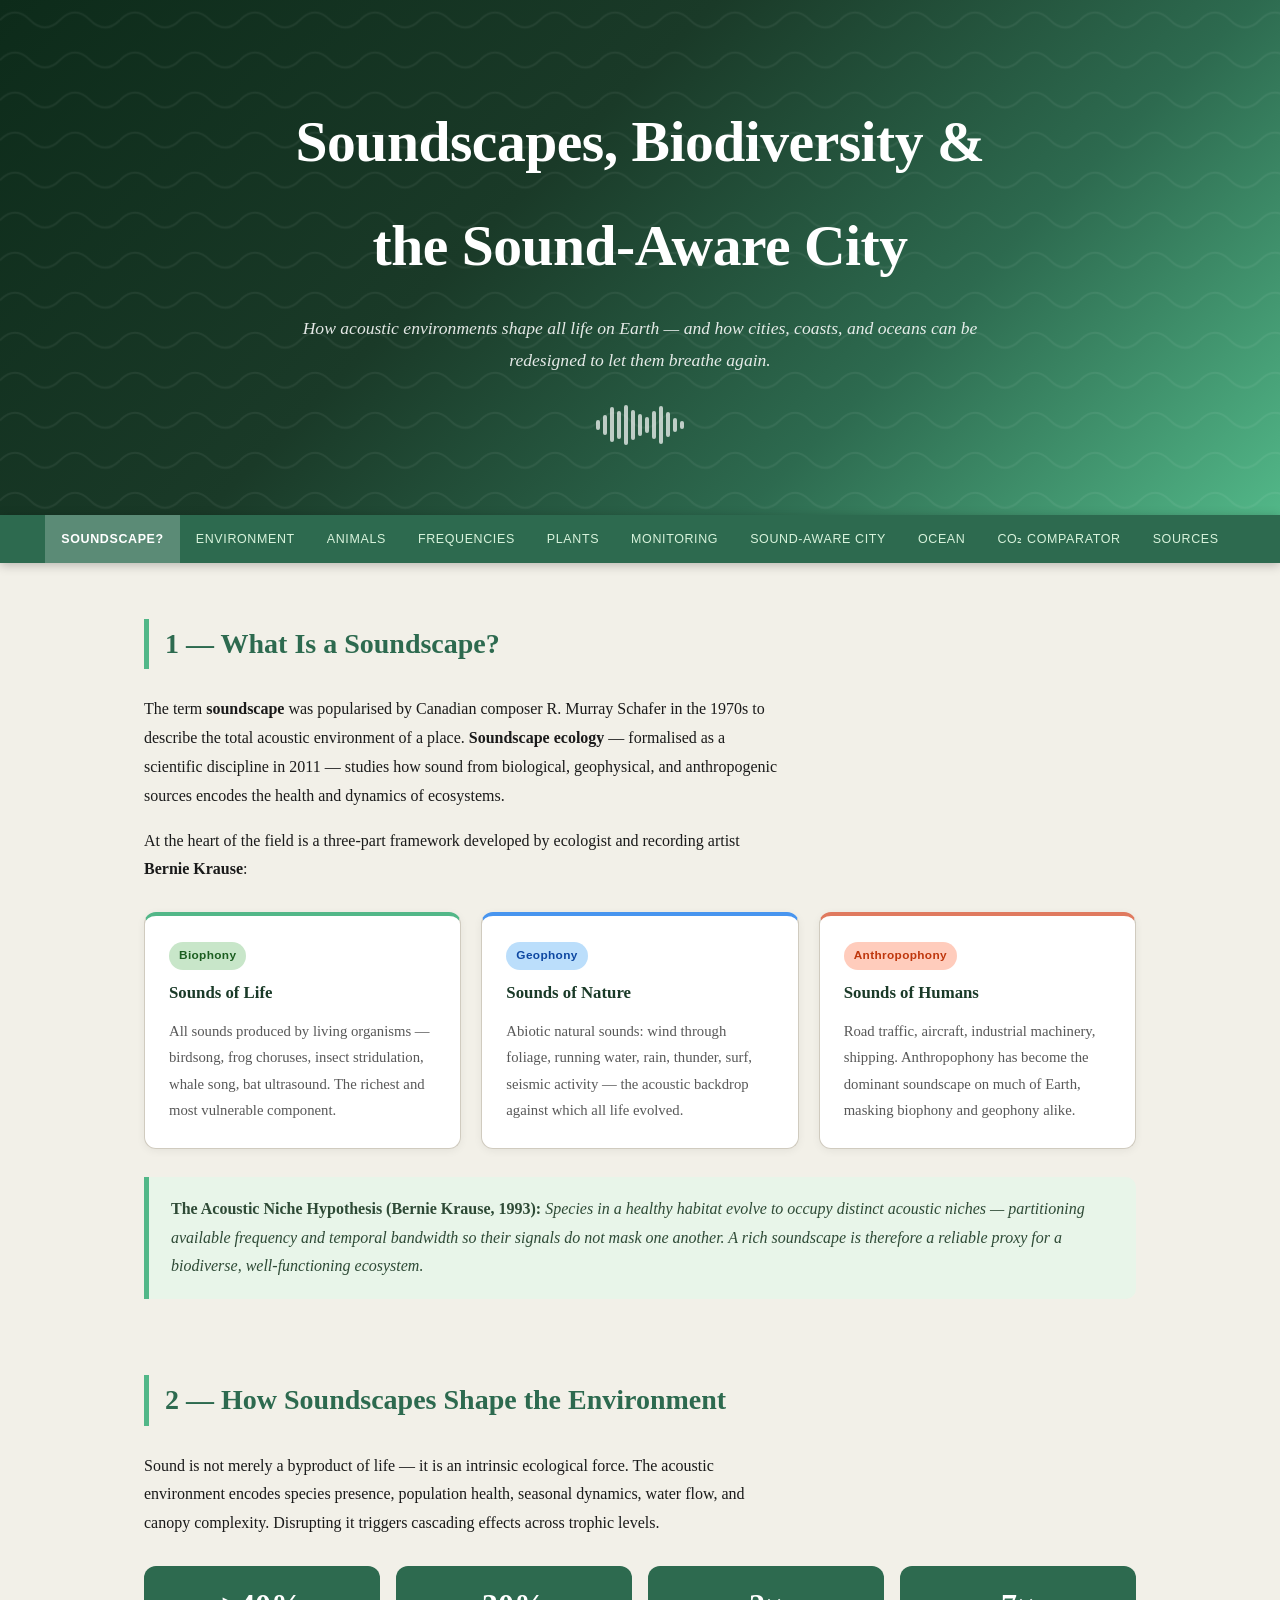
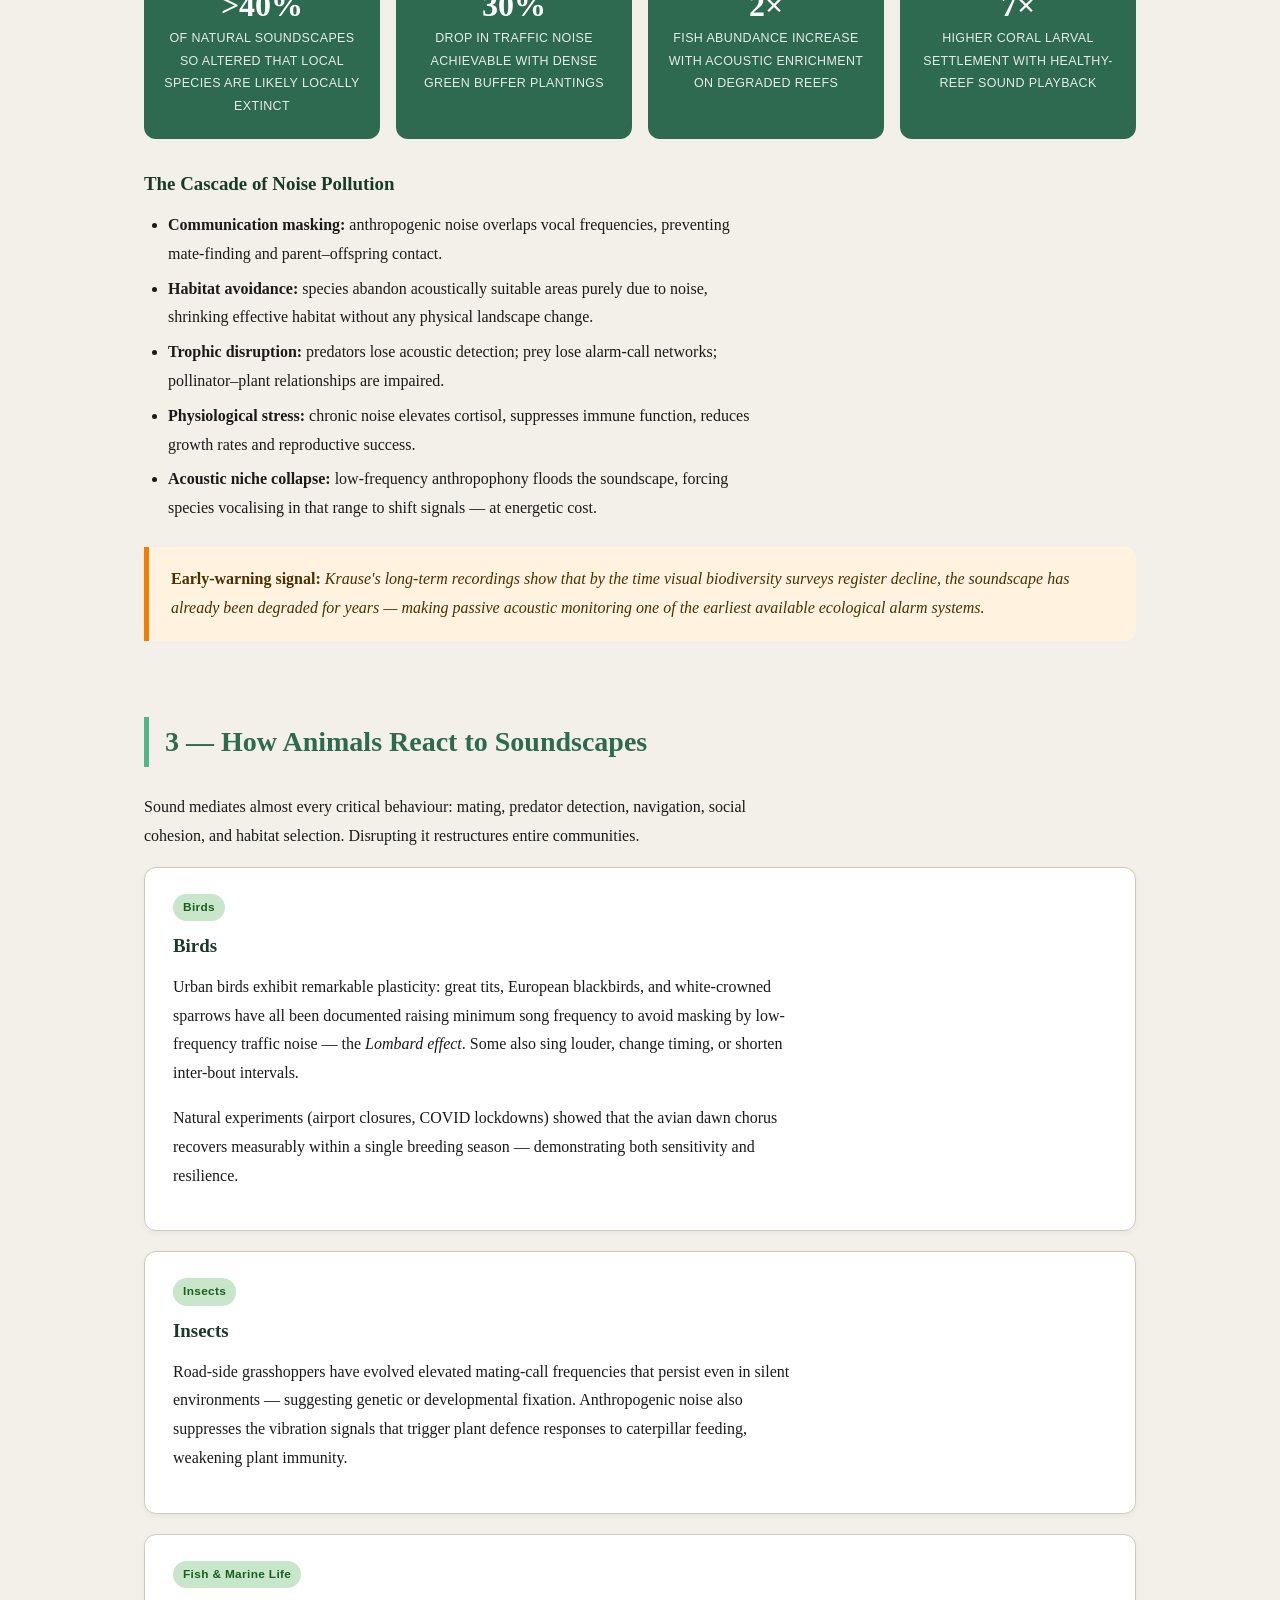
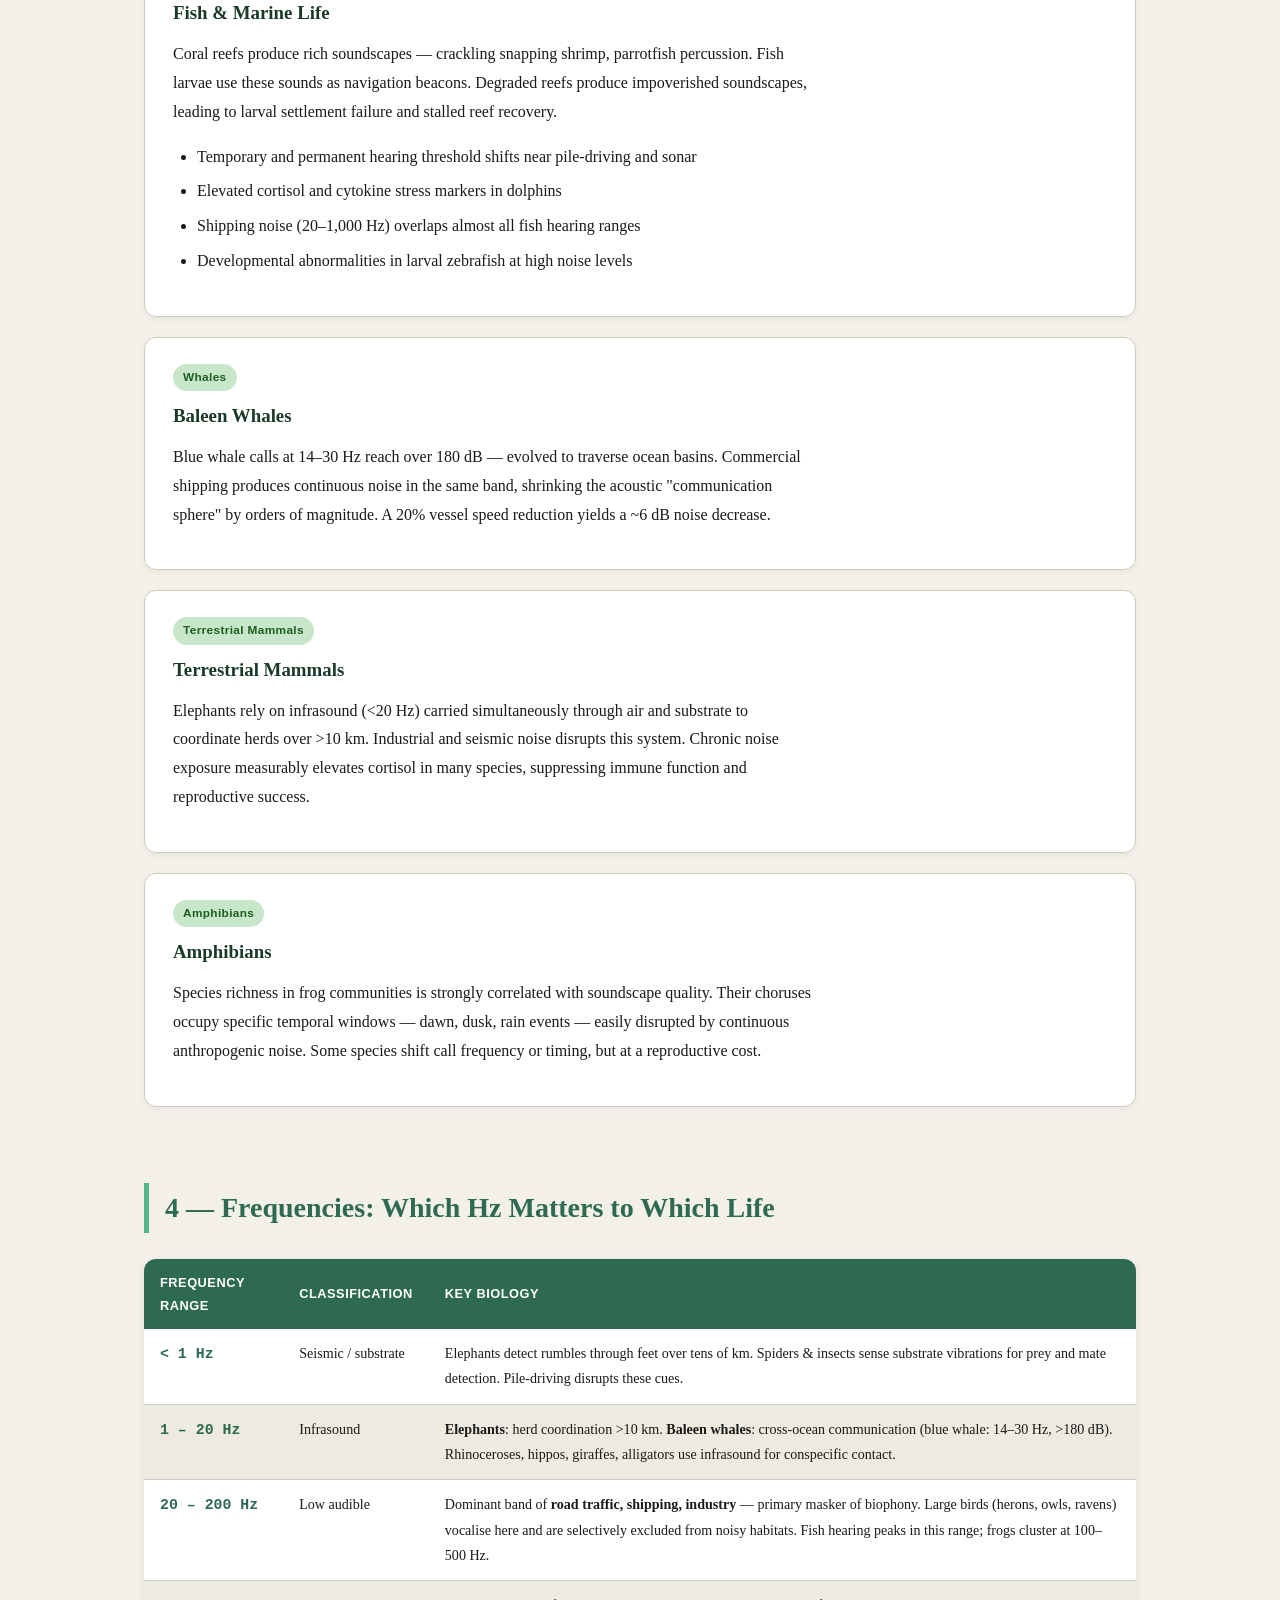
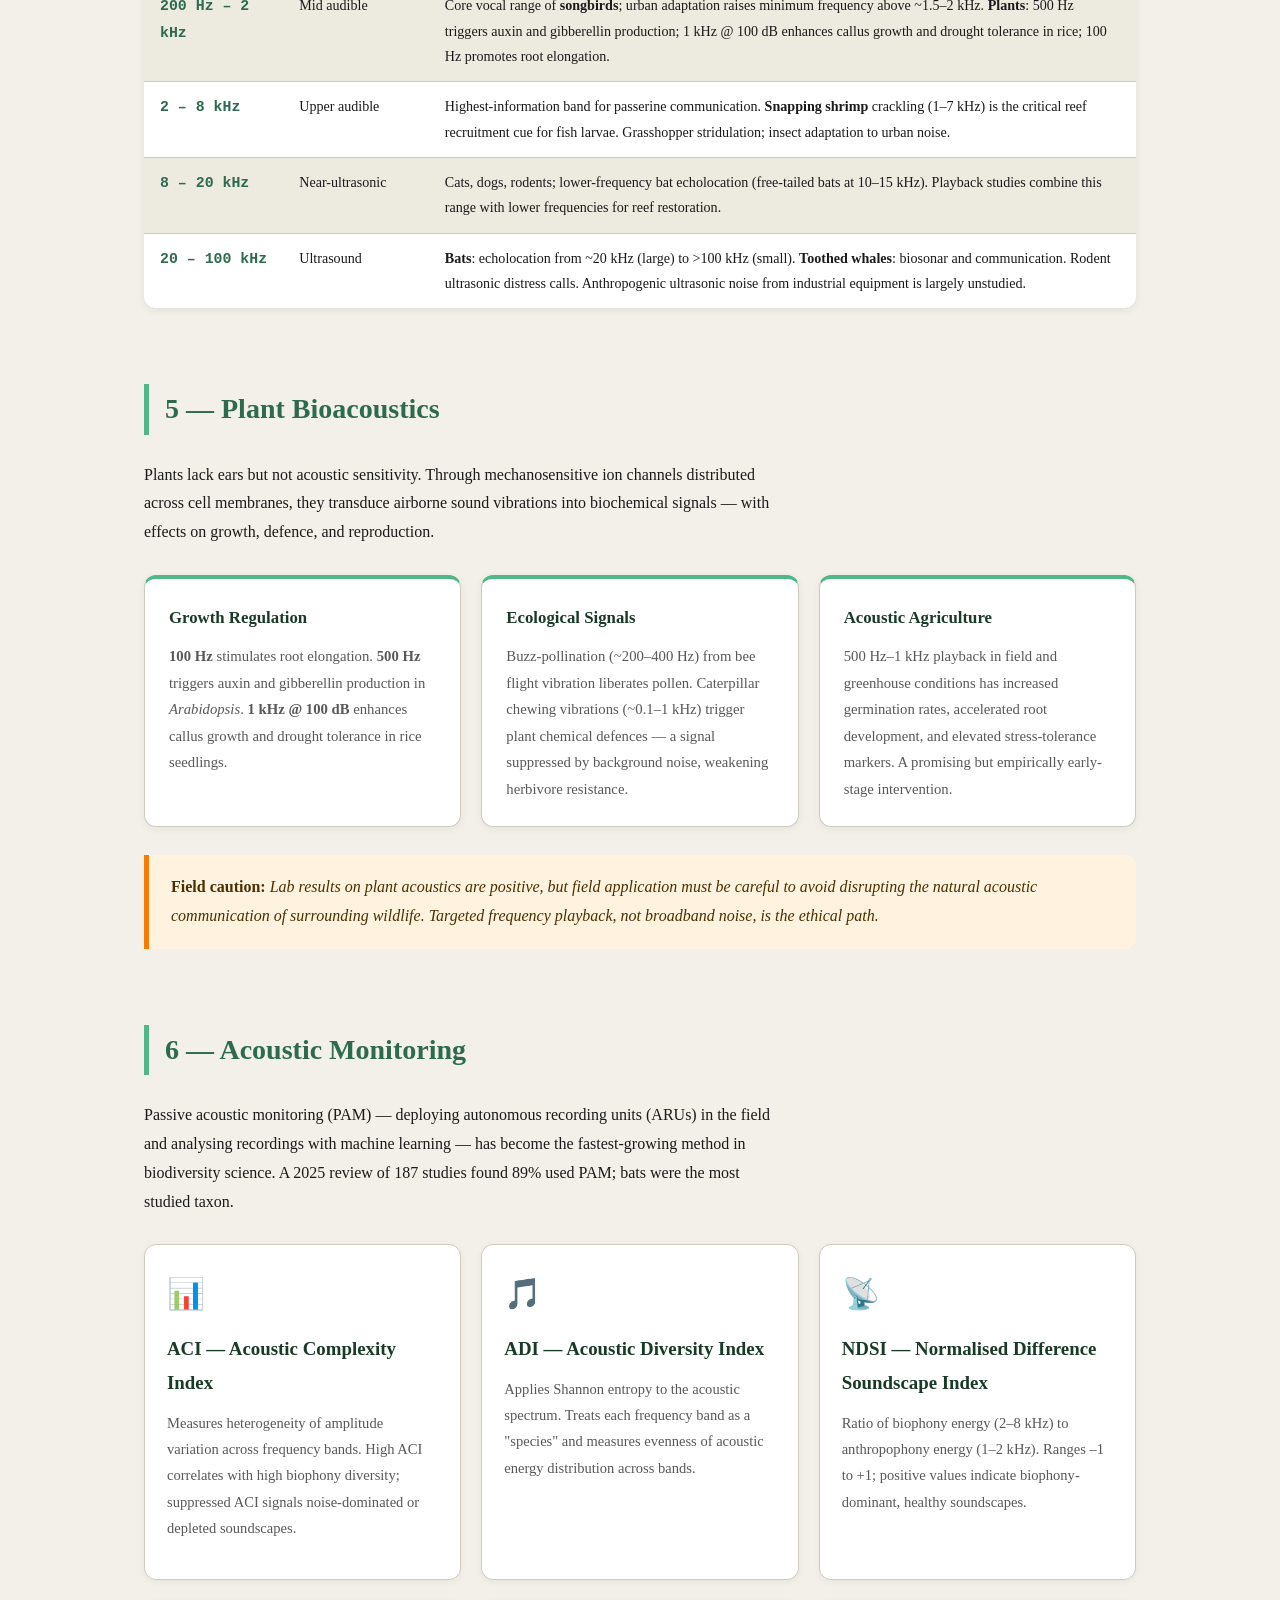
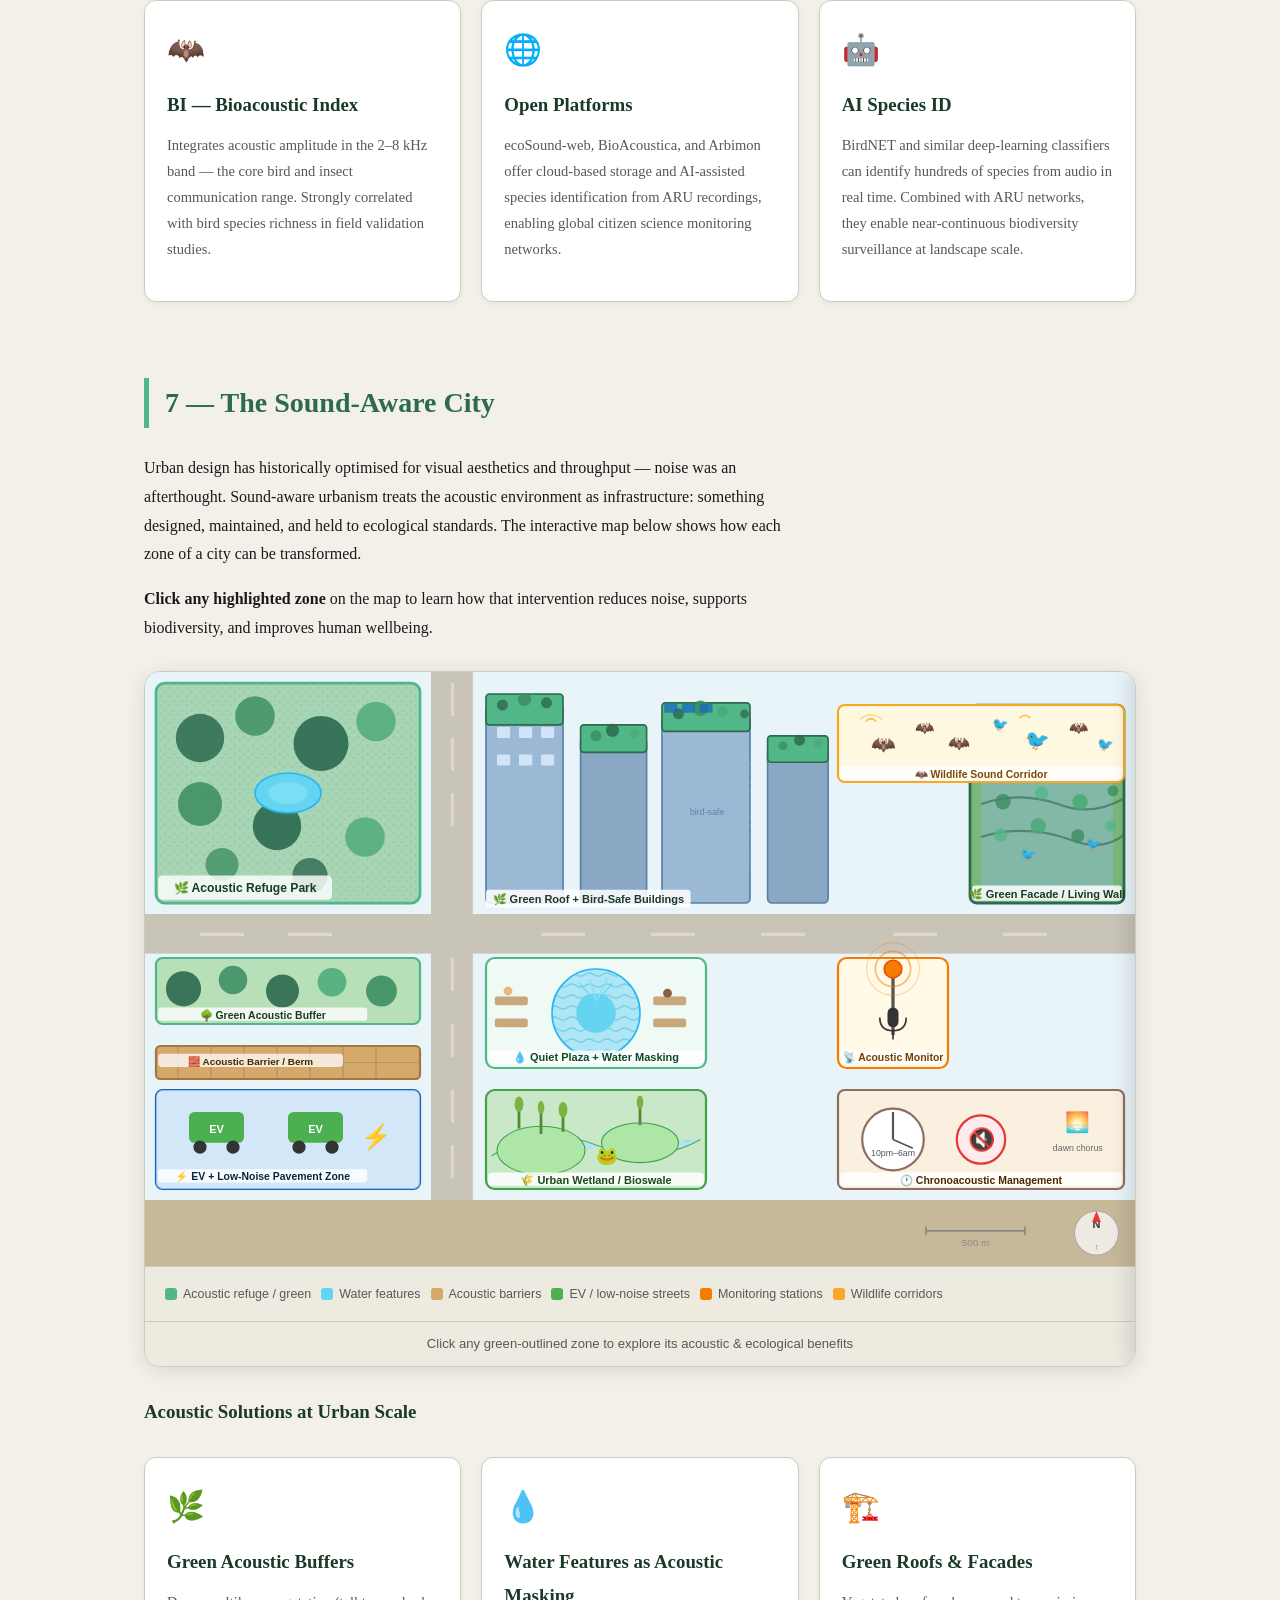
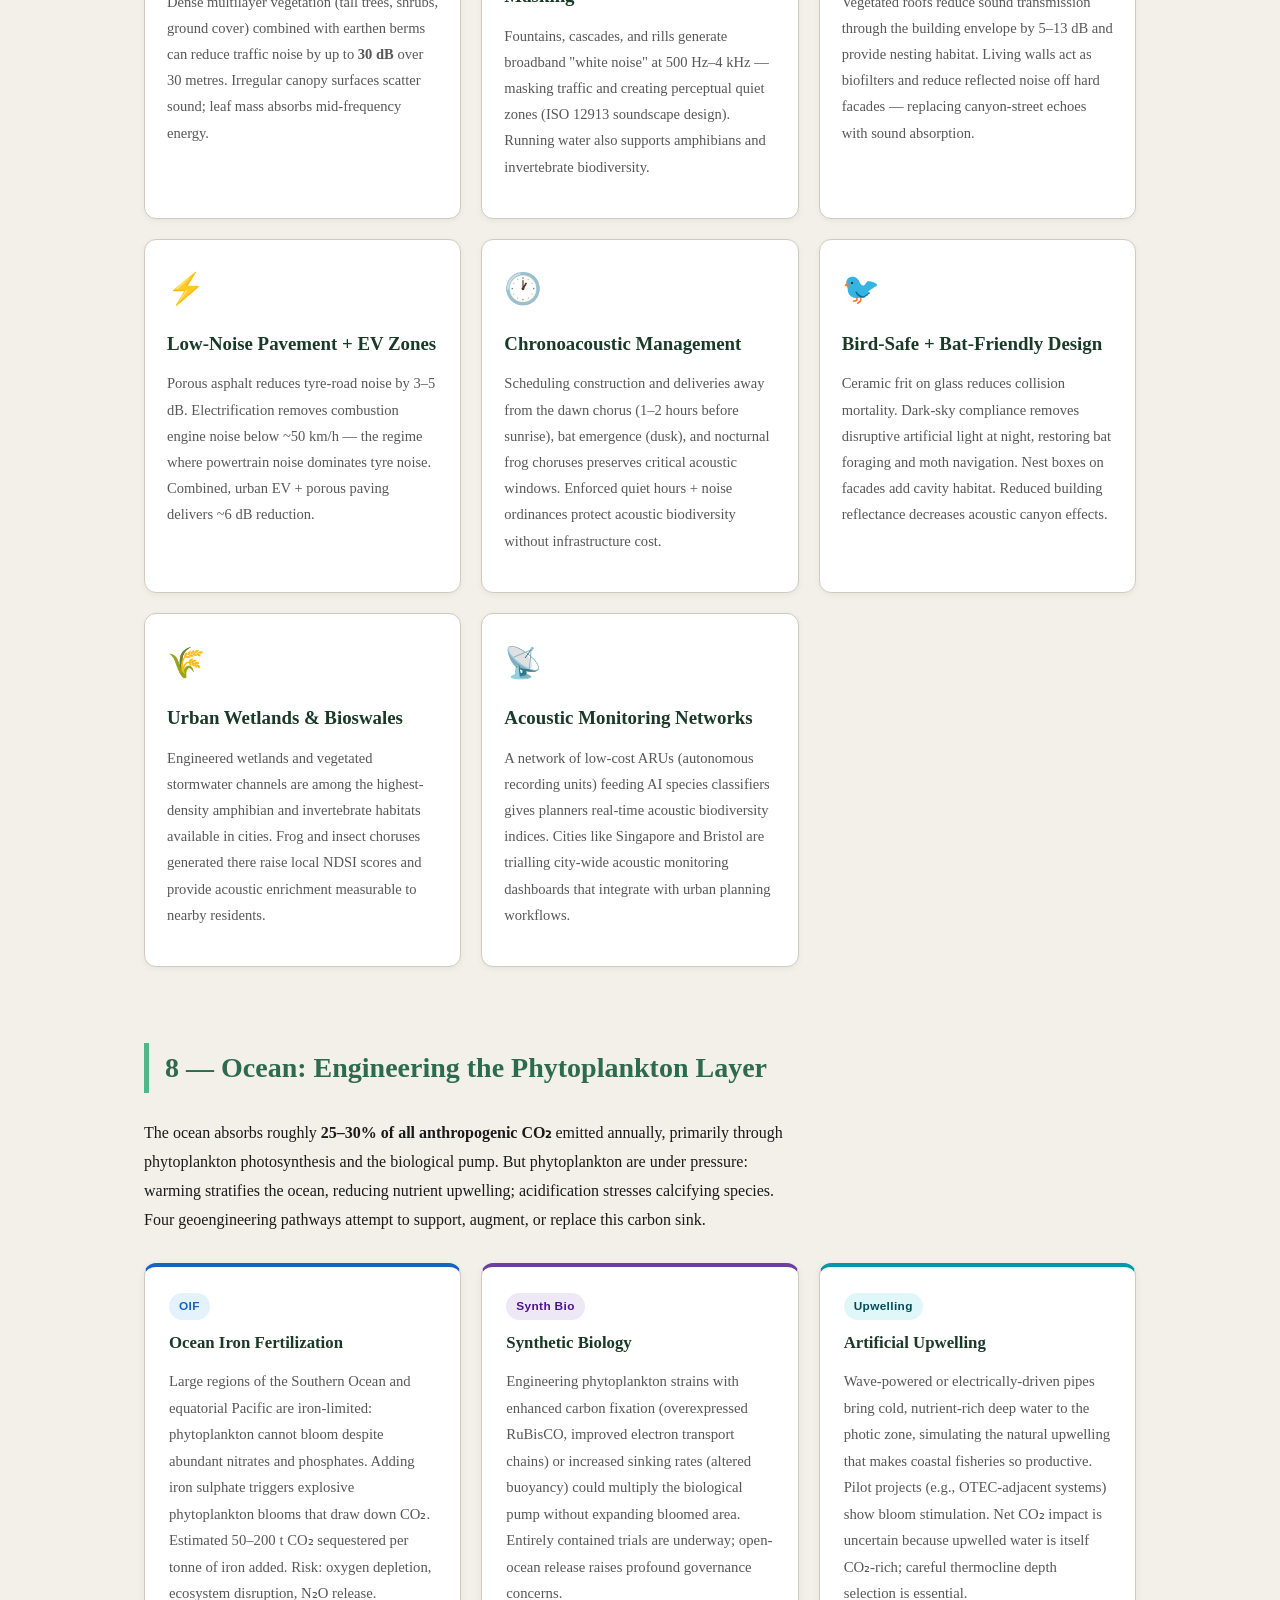
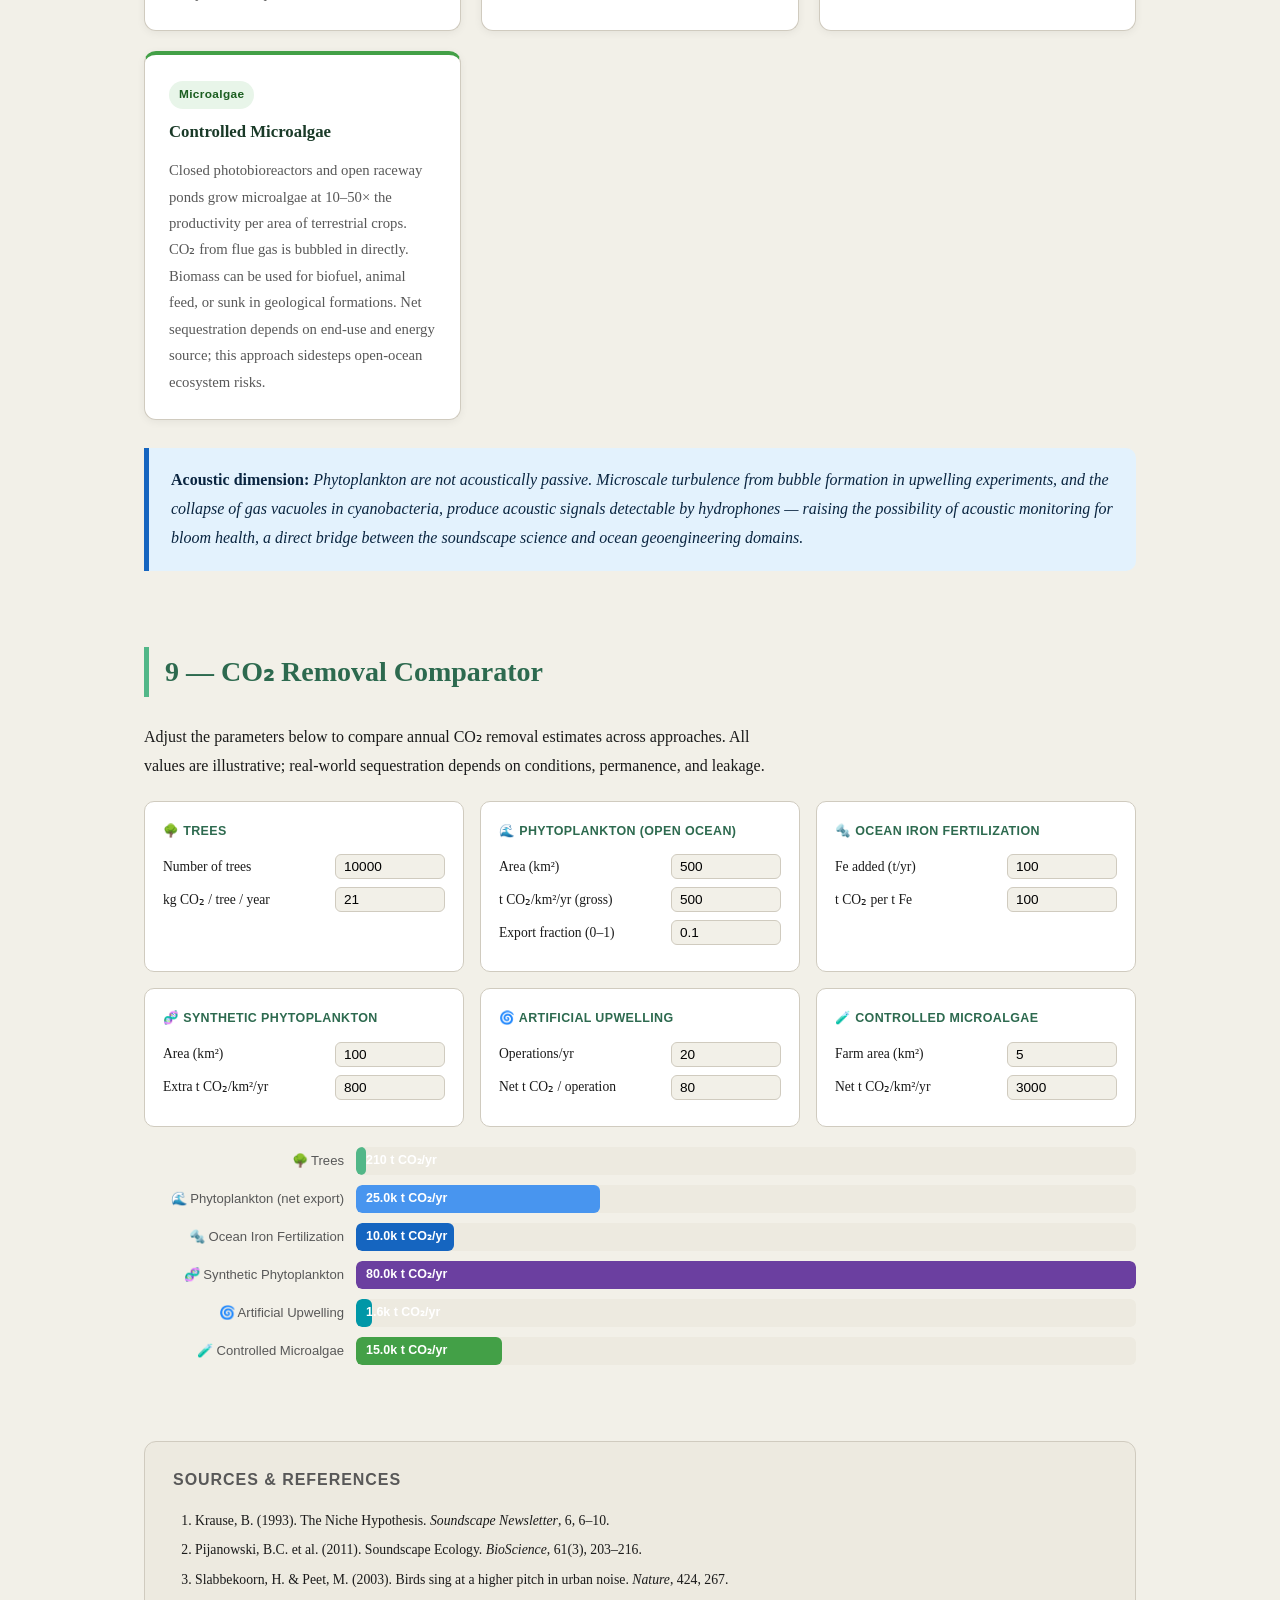
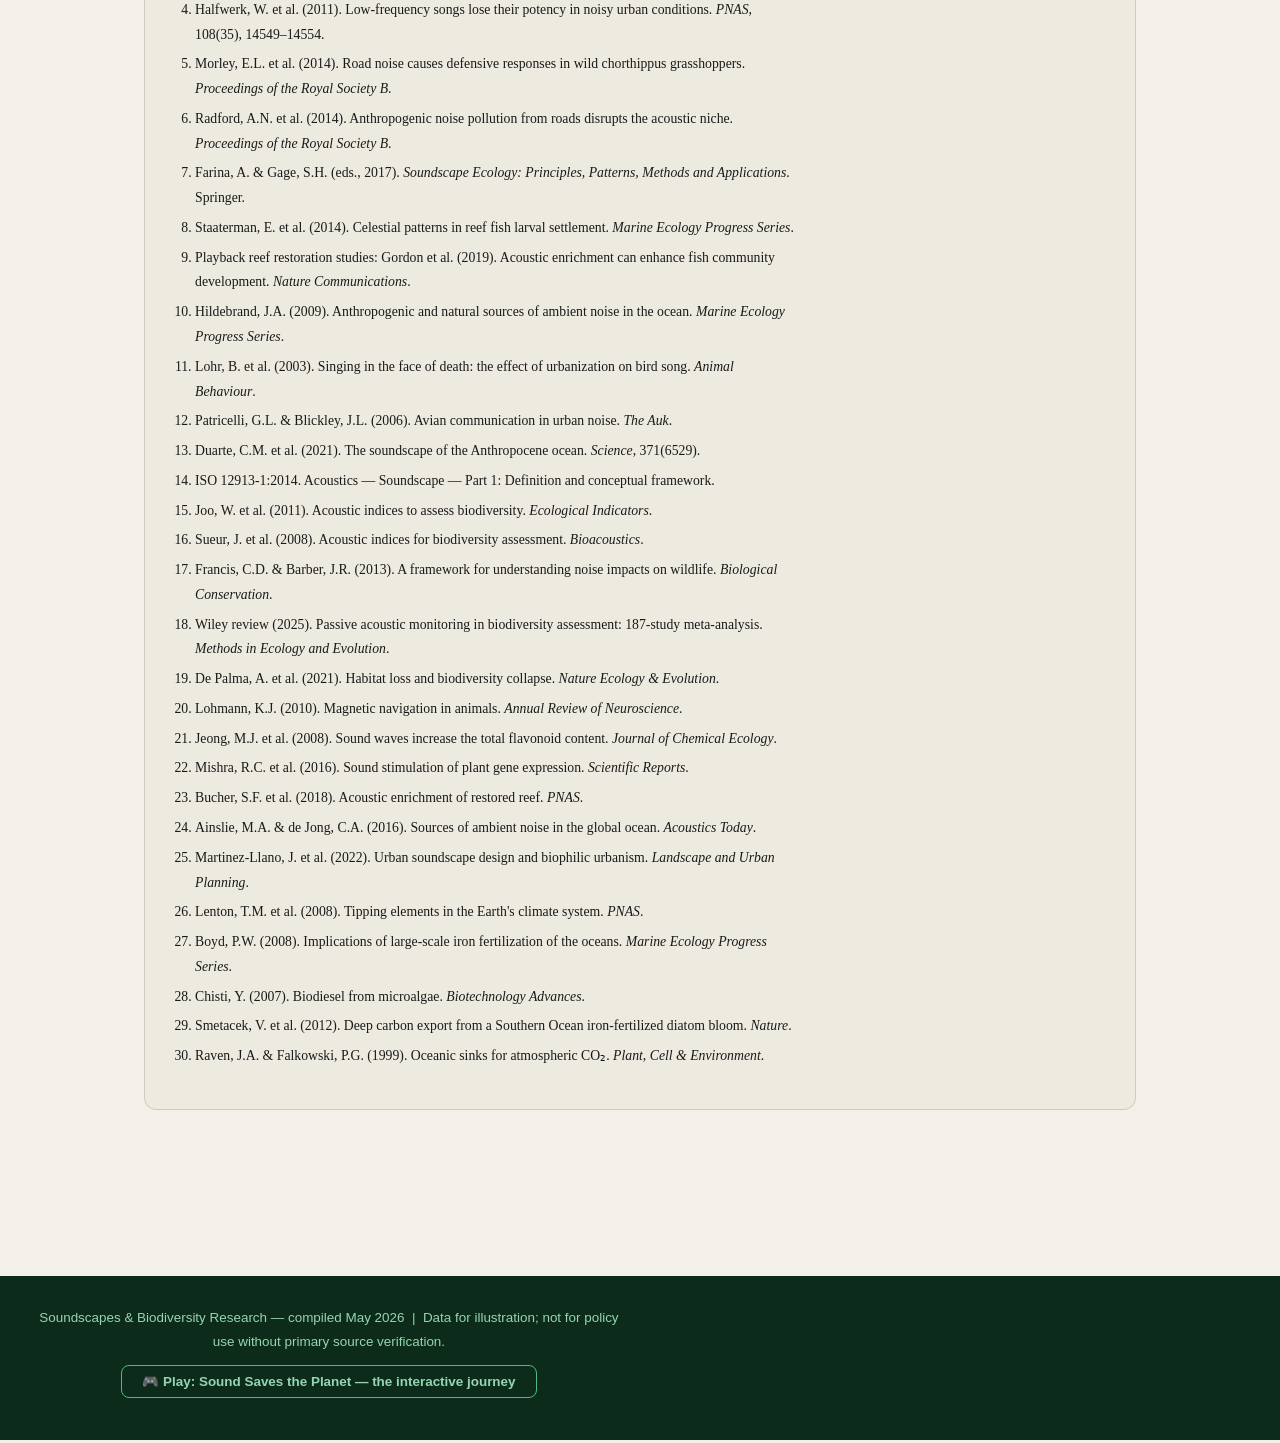
==== index.html @ 75511fcb "Add files via upload" ====
<!DOCTYPE html>
<html lang="en">
<head>
<meta charset="UTF-8"/>
<meta name="viewport" content="width=device-width, initial-scale=1.0"/>
<title>Soundscapes, Biodiversity &amp; the Sound-Aware City</title>
<style>
:root {
  --bg: #f2f0e8;
  --surface: #ffffff;
  --surface2: #edeae0;
  --accent: #2d6a4f;
  --accent2: #52b788;
  --accent3: #95d5b2;
  --text: #1a1a1a;
  --muted: #585858;
  --border: #d0cbbf;
  --ocean: #1565c0;
  --teal: #0097a7;
  --purple: #6b3fa0;
  --warn: #e07a5f;
}
*{box-sizing:border-box;margin:0;padding:0}
html{scroll-behavior:smooth}
body{font-family:'Georgia',serif;background:var(--bg);color:var(--text);line-height:1.8;overflow-x:hidden}

/* ── HERO ── */
.hero{
  background:linear-gradient(135deg,#0d2b1a 0%,#1a3a28 40%,#2d6a4f 70%,#52b788 100%);
  color:#fff;padding:90px 40px 70px;text-align:center;position:relative;overflow:hidden;
}
.hero::before{
  content:'';position:absolute;inset:0;
  background:url("data:image/svg+xml,%3Csvg xmlns='http://www.w3.org/2000/svg' width='100%25' height='100%25'%3E%3Cdefs%3E%3Cpattern id='w' x='0' y='0' width='120' height='40' patternUnits='userSpaceOnUse'%3E%3Cpath d='M0 20 Q15 5 30 20 Q45 35 60 20 Q75 5 90 20 Q105 35 120 20' fill='none' stroke='rgba(255,255,255,0.06)' stroke-width='2'/%3E%3C/pattern%3E%3C/defs%3E%3Crect width='100%25' height='100%25' fill='url(%23w)'/%3E%3C/svg%3E");
}
.hero h1{font-size:clamp(2rem,5vw,3.6rem);font-weight:700;letter-spacing:-0.5px;position:relative;margin-bottom:16px}
.hero p.sub{font-size:1.1rem;opacity:.88;max-width:700px;margin:0 auto;position:relative;font-style:italic}
.wave-bar{display:flex;align-items:center;justify-content:center;gap:3px;margin-top:28px;height:40px;position:relative}
.wave-bar span{display:inline-block;width:4px;border-radius:4px;background:rgba(255,255,255,0.7);animation:wave 1.4s ease-in-out infinite}
.wave-bar span:nth-child(1){animation-delay:0s;height:10px}
.wave-bar span:nth-child(2){animation-delay:.1s;height:20px}
.wave-bar span:nth-child(3){animation-delay:.2s;height:35px}
.wave-bar span:nth-child(4){animation-delay:.3s;height:28px}
.wave-bar span:nth-child(5){animation-delay:.4s;height:40px}
.wave-bar span:nth-child(6){animation-delay:.5s;height:30px}
.wave-bar span:nth-child(7){animation-delay:.6s;height:22px}
.wave-bar span:nth-child(8){animation-delay:.7s;height:16px}
.wave-bar span:nth-child(9){animation-delay:.8s;height:28px}
.wave-bar span:nth-child(10){animation-delay:.9s;height:38px}
.wave-bar span:nth-child(11){animation-delay:1s;height:25px}
.wave-bar span:nth-child(12){animation-delay:1.1s;height:14px}
.wave-bar span:nth-child(13){animation-delay:1.2s;height:8px}
@keyframes wave{0%,100%{transform:scaleY(1)}50%{transform:scaleY(1.8)}}

/* ── NAV ── */
nav{
  background:var(--accent);position:sticky;top:0;z-index:200;
  display:flex;flex-wrap:wrap;justify-content:center;
  box-shadow:0 2px 10px rgba(0,0,0,0.25);
}
nav a{
  color:#d8f3dc;text-decoration:none;padding:13px 16px;
  font-size:0.78rem;font-family:'Arial',sans-serif;
  letter-spacing:.05em;text-transform:uppercase;
  transition:background .2s,color .2s;
}
nav a:hover{background:rgba(255,255,255,0.18);color:#fff}
nav a.active{background:rgba(255,255,255,0.22);color:#fff;font-weight:700}

/* ── LAYOUT ── */
main{max-width:1040px;margin:0 auto;padding:56px 24px 90px}
section{margin-bottom:76px}
section>h2{
  font-size:1.75rem;color:var(--accent);
  border-left:5px solid var(--accent2);padding-left:16px;margin-bottom:26px;
}
h3{font-size:1.18rem;color:#1a3a28;margin:28px 0 10px}
p{max-width:80ch;margin-bottom:16px}
ul,ol{padding-left:24px;max-width:78ch;margin-bottom:16px}
li{margin-bottom:6px}

/* ── CARDS ── */
.card-grid{display:grid;grid-template-columns:repeat(auto-fit,minmax(270px,1fr));gap:20px;margin:28px 0}
.card{background:var(--surface);border:1px solid var(--border);border-radius:12px;padding:24px;box-shadow:0 2px 8px rgba(0,0,0,0.06)}
.card h3{margin-top:0;font-size:1.05rem}
.card p{font-size:.92rem;color:var(--muted);max-width:100%;margin:0}
.card.bio{border-top:4px solid #52b788}
.card.geo{border-top:4px solid #4895ef}
.card.anthro{border-top:4px solid #e07a5f}
.card.ocean{border-top:4px solid var(--ocean)}
.card.teal{border-top:4px solid var(--teal)}
.card.purple{border-top:4px solid var(--purple)}
.card.green{border-top:4px solid #43a047}
.card.risk{border-top:4px solid #e53935}

/* ── TAGS ── */
.tag{display:inline-block;padding:3px 10px;border-radius:20px;font-size:.74rem;font-family:'Arial',sans-serif;font-weight:700;letter-spacing:.03em;margin-right:6px;margin-bottom:8px}
.tag.bio{background:#c8e6c9;color:#1b5e20}
.tag.geo{background:#bbdefb;color:#0d47a1}
.tag.anthro{background:#ffccbc;color:#bf360c}
.tag.freq{background:#e1bee7;color:#4a148c}
.tag.ocean{background:#e3f2fd;color:#1565c0}
.tag.purple{background:#ede7f6;color:#4a148c}

/* ── STAT STRIP ── */
.stat-strip{display:flex;flex-wrap:wrap;gap:16px;margin:28px 0}
.stat{flex:1;min-width:160px;background:var(--accent);color:#fff;border-radius:12px;padding:22px 18px;text-align:center}
.stat .num{font-size:2rem;font-weight:700;display:block;line-height:1.1}
.stat .lbl{font-size:.78rem;opacity:.88;font-family:'Arial',sans-serif;letter-spacing:.03em;text-transform:uppercase;margin-top:4px;display:block}

/* ── CALLOUT ── */
.callout{background:#e8f5e9;border-left:5px solid var(--accent2);border-radius:0 10px 10px 0;padding:18px 22px;margin:24px 0;font-style:italic;color:#2e4a36}
.callout strong{font-style:normal}
.callout.warn{background:#fff3e0;border-left-color:#f57c00;color:#4a2f00}
.callout.blue{background:#e3f2fd;border-left-color:#1565c0;color:#0a2540}

/* ── FREQ TABLE ── */
.freq-table{width:100%;border-collapse:collapse;margin:24px 0;font-size:.88rem;background:var(--surface);border-radius:12px;overflow:hidden;box-shadow:0 2px 8px rgba(0,0,0,0.07)}
.freq-table th{background:var(--accent);color:#fff;padding:12px 16px;text-align:left;font-family:'Arial',sans-serif;font-size:.8rem;letter-spacing:.04em;text-transform:uppercase}
.freq-table td{padding:12px 16px;border-bottom:1px solid var(--border);vertical-align:top}
.freq-table tr:last-child td{border-bottom:none}
.freq-table tr:nth-child(even) td{background:var(--surface2)}
.freq-table .hz{font-weight:700;color:var(--accent);font-family:monospace;font-size:.93rem}

/* ── SPECIES BLOCKS ── */
.species-block{background:var(--surface);border:1px solid var(--border);border-radius:12px;padding:24px 28px;margin-bottom:20px;box-shadow:0 2px 6px rgba(0,0,0,0.05)}
.species-block h3{margin-top:0}

/* ── SOLUTION GRID ── */
.solution-grid{display:grid;grid-template-columns:repeat(auto-fit,minmax(280px,1fr));gap:20px;margin:28px 0}
.solution-box{background:var(--surface);border:1px solid var(--border);border-radius:12px;padding:22px;box-shadow:0 2px 6px rgba(0,0,0,0.05)}
.solution-box .icon{font-size:1.9rem;margin-bottom:10px;display:block}
.solution-box h3{margin-top:0}
.solution-box p{font-size:.91rem;color:var(--muted);max-width:100%}

/* ── CITY MAP ── */
#city-map-wrapper{position:relative;background:var(--surface);border:1px solid var(--border);border-radius:16px;overflow:hidden;box-shadow:0 4px 20px rgba(0,0,0,0.1);margin:28px 0}
#city-svg{display:block;width:100%;height:auto;cursor:default}
#city-svg .zone{cursor:pointer;transition:opacity .2s}
#city-svg .zone:hover{opacity:.82}
#city-svg .zone:focus{outline:3px solid #fff;outline-offset:2px}
.city-panel{
  position:absolute;right:0;top:0;bottom:0;width:340px;
  background:#fff;border-left:3px solid var(--accent2);
  padding:28px 22px;overflow-y:auto;transform:translateX(100%);
  transition:transform .35s cubic-bezier(.4,0,.2,1);
  box-shadow:-6px 0 20px rgba(0,0,0,0.12);z-index:10;
}
.city-panel.open{transform:translateX(0)}
.city-panel h3{font-size:1.15rem;color:var(--accent);margin-bottom:10px}
.city-panel .panel-tag{display:inline-block;padding:3px 10px;border-radius:20px;font-size:.72rem;font-family:'Arial',sans-serif;font-weight:700;text-transform:uppercase;letter-spacing:.04em;margin-bottom:14px}
.city-panel p{font-size:.9rem;line-height:1.7;color:var(--text);max-width:100%;margin-bottom:10px}
.city-panel ul{padding-left:18px;font-size:.88rem;color:var(--muted)}
.city-panel ul li{margin-bottom:5px}
.city-panel .panel-stat{background:var(--bg);border-radius:8px;padding:10px 14px;margin:12px 0;font-size:.85rem;color:var(--accent);font-weight:700;border-left:4px solid var(--accent2)}
.city-panel-close{position:absolute;top:14px;right:14px;background:none;border:none;font-size:1.4rem;cursor:pointer;color:var(--muted);line-height:1}
.city-panel-close:hover{color:var(--text)}
.city-legend{display:flex;flex-wrap:wrap;gap:10px;padding:16px 20px;background:var(--surface2);border-top:1px solid var(--border)}
.city-legend-item{display:flex;align-items:center;gap:6px;font-size:.78rem;font-family:'Arial',sans-serif;color:var(--muted)}
.city-legend-dot{width:12px;height:12px;border-radius:3px;flex-shrink:0}
.city-hint{text-align:center;padding:10px;font-size:.82rem;font-family:'Arial',sans-serif;color:var(--muted);background:var(--surface2);border-top:1px solid var(--border)}

/* ── CO2 COMPARATOR ── */
.co2-controls{display:grid;grid-template-columns:repeat(auto-fit,minmax(240px,1fr));gap:16px;margin:20px 0}
.co2-block{background:var(--surface);border:1px solid var(--border);border-radius:10px;padding:18px}
.co2-block h4{font-size:.95rem;color:var(--accent);margin-bottom:12px;font-family:'Arial',sans-serif;letter-spacing:.03em;text-transform:uppercase;font-size:.78rem}
.co2-block label{display:flex;justify-content:space-between;align-items:center;font-size:.85rem;margin-bottom:8px;gap:10px;flex-wrap:wrap}
.co2-block input[type=number]{width:110px;padding:4px 8px;border:1px solid var(--border);border-radius:6px;font-size:.85rem;background:var(--bg)}
#co2-chart-wrap{margin:20px 0}
.co2-bar-row{display:flex;align-items:center;gap:12px;margin-bottom:10px}
.co2-bar-label{width:200px;font-size:.82rem;font-family:'Arial',sans-serif;text-align:right;color:var(--muted);flex-shrink:0}
.co2-bar-track{flex:1;background:var(--surface2);border-radius:6px;height:28px;position:relative;overflow:hidden}
.co2-bar-fill{height:100%;border-radius:6px;transition:width .5s ease;display:flex;align-items:center;padding-left:10px;font-size:.78rem;font-family:'Arial',sans-serif;color:#fff;font-weight:700;white-space:nowrap}

/* ── SOURCES ── */
.sources{background:var(--surface2);border:1px solid var(--border);border-radius:12px;padding:24px 28px;margin-top:60px}
.sources h2{font-size:1rem;color:var(--muted);border:none;padding:0;margin-bottom:14px;font-family:'Arial',sans-serif;text-transform:uppercase;letter-spacing:.06em}
.sources ol{padding-left:22px}
.sources li{margin-bottom:5px;font-size:.86rem}
.sources a{color:var(--accent);text-decoration:none}
.sources a:hover{text-decoration:underline}

/* ── FOOTER ── */
footer{background:#0d2b1a;color:#95d5b2;text-align:center;padding:30px;font-size:.84rem;font-family:'Arial',sans-serif}
footer a{color:var(--accent3);text-decoration:none}

@media(max-width:700px){
  .hero{padding:50px 20px 40px}
  main{padding:30px 16px 60px}
  nav a{padding:10px 10px;font-size:.72rem}
  .city-panel{width:100%;top:auto;bottom:0;height:60%;transform:translateY(100%);border-left:none;border-top:3px solid var(--accent2)}
  .city-panel.open{transform:translateY(0)}
}
</style>
</head>
<body>

<!-- HERO -->
<header class="hero">
  <h1>Soundscapes, Biodiversity &amp;<br>the Sound-Aware City</h1>
  <p class="sub">How acoustic environments shape all life on Earth — and how cities, coasts, and oceans can be redesigned to let them breathe again.</p>
  <div class="wave-bar" aria-hidden="true">
    <span></span><span></span><span></span><span></span><span></span>
    <span></span><span></span><span></span><span></span><span></span>
    <span></span><span></span><span></span>
  </div>
</header>

<!-- NAV -->
<nav id="main-nav">
  <a href="#what">Soundscape?</a>
  <a href="#environment">Environment</a>
  <a href="#animals">Animals</a>
  <a href="#frequencies">Frequencies</a>
  <a href="#plants">Plants</a>
  <a href="#monitoring">Monitoring</a>
  <a href="#city">Sound-Aware City</a>
  <a href="#ocean">Ocean</a>
  <a href="#co2">CO₂ Comparator</a>
  <a href="#sources">Sources</a>
</nav>

<main>

<!-- ══════════════════════════════════════════ -->
<!-- 1. WHAT IS A SOUNDSCAPE -->
<!-- ══════════════════════════════════════════ -->
<section id="what">
  <h2>1 — What Is a Soundscape?</h2>
  <p>The term <strong>soundscape</strong> was popularised by Canadian composer R. Murray Schafer in the 1970s to describe the total acoustic environment of a place. <strong>Soundscape ecology</strong> — formalised as a scientific discipline in 2011 — studies how sound from biological, geophysical, and anthropogenic sources encodes the health and dynamics of ecosystems.</p>
  <p>At the heart of the field is a three-part framework developed by ecologist and recording artist <strong>Bernie Krause</strong>:</p>
  <div class="card-grid">
    <div class="card bio">
      <span class="tag bio">Biophony</span>
      <h3>Sounds of Life</h3>
      <p>All sounds produced by living organisms — birdsong, frog choruses, insect stridulation, whale song, bat ultrasound. The richest and most vulnerable component.</p>
    </div>
    <div class="card geo">
      <span class="tag geo">Geophony</span>
      <h3>Sounds of Nature</h3>
      <p>Abiotic natural sounds: wind through foliage, running water, rain, thunder, surf, seismic activity — the acoustic backdrop against which all life evolved.</p>
    </div>
    <div class="card anthro">
      <span class="tag anthro">Anthropophony</span>
      <h3>Sounds of Humans</h3>
      <p>Road traffic, aircraft, industrial machinery, shipping. Anthropophony has become the dominant soundscape on much of Earth, masking biophony and geophony alike.</p>
    </div>
  </div>
  <div class="callout">
    <strong>The Acoustic Niche Hypothesis (Bernie Krause, 1993):</strong> Species in a healthy habitat evolve to occupy distinct acoustic niches — partitioning available frequency and temporal bandwidth so their signals do not mask one another. A rich soundscape is therefore a reliable proxy for a biodiverse, well-functioning ecosystem.
  </div>
</section>

<!-- ══════════════════════════════════════════ -->
<!-- 2. ENVIRONMENT -->
<!-- ══════════════════════════════════════════ -->
<section id="environment">
  <h2>2 — How Soundscapes Shape the Environment</h2>
  <p>Sound is not merely a byproduct of life — it is an intrinsic ecological force. The acoustic environment encodes species presence, population health, seasonal dynamics, water flow, and canopy complexity. Disrupting it triggers cascading effects across trophic levels.</p>
  <div class="stat-strip">
    <div class="stat"><span class="num">&gt;40%</span><span class="lbl">of natural soundscapes so altered that local species are likely locally extinct</span></div>
    <div class="stat"><span class="num">30%</span><span class="lbl">drop in traffic noise achievable with dense green buffer plantings</span></div>
    <div class="stat"><span class="num">2×</span><span class="lbl">fish abundance increase with acoustic enrichment on degraded reefs</span></div>
    <div class="stat"><span class="num">7×</span><span class="lbl">higher coral larval settlement with healthy-reef sound playback</span></div>
  </div>
  <h3>The Cascade of Noise Pollution</h3>
  <ul>
    <li><strong>Communication masking:</strong> anthropogenic noise overlaps vocal frequencies, preventing mate-finding and parent–offspring contact.</li>
    <li><strong>Habitat avoidance:</strong> species abandon acoustically suitable areas purely due to noise, shrinking effective habitat without any physical landscape change.</li>
    <li><strong>Trophic disruption:</strong> predators lose acoustic detection; prey lose alarm-call networks; pollinator–plant relationships are impaired.</li>
    <li><strong>Physiological stress:</strong> chronic noise elevates cortisol, suppresses immune function, reduces growth rates and reproductive success.</li>
    <li><strong>Acoustic niche collapse:</strong> low-frequency anthropophony floods the soundscape, forcing species vocalising in that range to shift signals — at energetic cost.</li>
  </ul>
  <div class="callout warn">
    <strong>Early-warning signal:</strong> Krause's long-term recordings show that by the time visual biodiversity surveys register decline, the soundscape has already been degraded for years — making passive acoustic monitoring one of the earliest available ecological alarm systems.
  </div>
</section>

<!-- ══════════════════════════════════════════ -->
<!-- 3. ANIMALS -->
<!-- ══════════════════════════════════════════ -->
<section id="animals">
  <h2>3 — How Animals React to Soundscapes</h2>
  <p>Sound mediates almost every critical behaviour: mating, predator detection, navigation, social cohesion, and habitat selection. Disrupting it restructures entire communities.</p>

  <div class="species-block">
    <span class="tag bio">Birds</span>
    <h3>Birds</h3>
    <p>Urban birds exhibit remarkable plasticity: great tits, European blackbirds, and white-crowned sparrows have all been documented raising minimum song frequency to avoid masking by low-frequency traffic noise — the <em>Lombard effect</em>. Some also sing louder, change timing, or shorten inter-bout intervals.</p>
    <p>Natural experiments (airport closures, COVID lockdowns) showed that the avian dawn chorus recovers measurably within a single breeding season — demonstrating both sensitivity and resilience.</p>
  </div>

  <div class="species-block">
    <span class="tag bio">Insects</span>
    <h3>Insects</h3>
    <p>Road-side grasshoppers have evolved elevated mating-call frequencies that persist even in silent environments — suggesting genetic or developmental fixation. Anthropogenic noise also suppresses the vibration signals that trigger plant defence responses to caterpillar feeding, weakening plant immunity.</p>
  </div>

  <div class="species-block">
    <span class="tag bio">Fish &amp; Marine Life</span>
    <h3>Fish &amp; Marine Life</h3>
    <p>Coral reefs produce rich soundscapes — crackling snapping shrimp, parrotfish percussion. Fish larvae use these sounds as navigation beacons. Degraded reefs produce impoverished soundscapes, leading to larval settlement failure and stalled reef recovery.</p>
    <ul>
      <li>Temporary and permanent hearing threshold shifts near pile-driving and sonar</li>
      <li>Elevated cortisol and cytokine stress markers in dolphins</li>
      <li>Shipping noise (20–1,000 Hz) overlaps almost all fish hearing ranges</li>
      <li>Developmental abnormalities in larval zebrafish at high noise levels</li>
    </ul>
  </div>

  <div class="species-block">
    <span class="tag bio">Whales</span>
    <h3>Baleen Whales</h3>
    <p>Blue whale calls at 14–30 Hz reach over 180 dB — evolved to traverse ocean basins. Commercial shipping produces continuous noise in the same band, shrinking the acoustic "communication sphere" by orders of magnitude. A 20% vessel speed reduction yields a ~6 dB noise decrease.</p>
  </div>

  <div class="species-block">
    <span class="tag bio">Terrestrial Mammals</span>
    <h3>Terrestrial Mammals</h3>
    <p>Elephants rely on infrasound (&lt;20 Hz) carried simultaneously through air and substrate to coordinate herds over &gt;10 km. Industrial and seismic noise disrupts this system. Chronic noise exposure measurably elevates cortisol in many species, suppressing immune function and reproductive success.</p>
  </div>

  <div class="species-block">
    <span class="tag bio">Amphibians</span>
    <h3>Amphibians</h3>
    <p>Species richness in frog communities is strongly correlated with soundscape quality. Their choruses occupy specific temporal windows — dawn, dusk, rain events — easily disrupted by continuous anthropogenic noise. Some species shift call frequency or timing, but at a reproductive cost.</p>
  </div>
</section>

<!-- ══════════════════════════════════════════ -->
<!-- 4. FREQUENCIES -->
<!-- ══════════════════════════════════════════ -->
<section id="frequencies">
  <h2>4 — Frequencies: Which Hz Matters to Which Life</h2>
  <table class="freq-table">
    <thead><tr><th>Frequency Range</th><th>Classification</th><th>Key Biology</th></tr></thead>
    <tbody>
      <tr><td class="hz">&lt; 1 Hz</td><td>Seismic / substrate</td><td>Elephants detect rumbles through feet over tens of km. Spiders &amp; insects sense substrate vibrations for prey and mate detection. Pile-driving disrupts these cues.</td></tr>
      <tr><td class="hz">1 – 20 Hz</td><td>Infrasound</td><td><strong>Elephants</strong>: herd coordination &gt;10 km. <strong>Baleen whales</strong>: cross-ocean communication (blue whale: 14–30 Hz, &gt;180 dB). Rhinoceroses, hippos, giraffes, alligators use infrasound for conspecific contact.</td></tr>
      <tr><td class="hz">20 – 200 Hz</td><td>Low audible</td><td>Dominant band of <strong>road traffic, shipping, industry</strong> — primary masker of biophony. Large birds (herons, owls, ravens) vocalise here and are selectively excluded from noisy habitats. Fish hearing peaks in this range; frogs cluster at 100–500 Hz.</td></tr>
      <tr><td class="hz">200 Hz – 2 kHz</td><td>Mid audible</td><td>Core vocal range of <strong>songbirds</strong>; urban adaptation raises minimum frequency above ~1.5–2 kHz. <strong>Plants</strong>: 500 Hz triggers auxin and gibberellin production; 1 kHz @ 100 dB enhances callus growth and drought tolerance in rice; 100 Hz promotes root elongation.</td></tr>
      <tr><td class="hz">2 – 8 kHz</td><td>Upper audible</td><td>Highest-information band for passerine communication. <strong>Snapping shrimp</strong> crackling (1–7 kHz) is the critical reef recruitment cue for fish larvae. Grasshopper stridulation; insect adaptation to urban noise.</td></tr>
      <tr><td class="hz">8 – 20 kHz</td><td>Near-ultrasonic</td><td>Cats, dogs, rodents; lower-frequency bat echolocation (free-tailed bats at 10–15 kHz). Playback studies combine this range with lower frequencies for reef restoration.</td></tr>
      <tr><td class="hz">20 – 100 kHz</td><td>Ultrasound</td><td><strong>Bats</strong>: echolocation from ~20 kHz (large) to &gt;100 kHz (small). <strong>Toothed whales</strong>: biosonar and communication. Rodent ultrasonic distress calls. Anthropogenic ultrasonic noise from industrial equipment is largely unstudied.</td></tr>
    </tbody>
  </table>
</section>

<!-- ══════════════════════════════════════════ -->
<!-- 5. PLANTS -->
<!-- ══════════════════════════════════════════ -->
<section id="plants">
  <h2>5 — Plant Bioacoustics</h2>
  <p>Plants lack ears but not acoustic sensitivity. Through mechanosensitive ion channels distributed across cell membranes, they transduce airborne sound vibrations into biochemical signals — with effects on growth, defence, and reproduction.</p>
  <div class="card-grid">
    <div class="card bio">
      <h3>Growth Regulation</h3>
      <p><strong>100 Hz</strong> stimulates root elongation. <strong>500 Hz</strong> triggers auxin and gibberellin production in <em>Arabidopsis</em>. <strong>1 kHz @ 100 dB</strong> enhances callus growth and drought tolerance in rice seedlings.</p>
    </div>
    <div class="card bio">
      <h3>Ecological Signals</h3>
      <p>Buzz-pollination (~200–400 Hz) from bee flight vibration liberates pollen. Caterpillar chewing vibrations (~0.1–1 kHz) trigger plant chemical defences — a signal suppressed by background noise, weakening herbivore resistance.</p>
    </div>
    <div class="card bio">
      <h3>Acoustic Agriculture</h3>
      <p>500 Hz–1 kHz playback in field and greenhouse conditions has increased germination rates, accelerated root development, and elevated stress-tolerance markers. A promising but empirically early-stage intervention.</p>
    </div>
  </div>
  <div class="callout warn">
    <strong>Field caution:</strong> Lab results on plant acoustics are positive, but field application must be careful to avoid disrupting the natural acoustic communication of surrounding wildlife. Targeted frequency playback, not broadband noise, is the ethical path.
  </div>
</section>

<!-- ══════════════════════════════════════════ -->
<!-- 6. MONITORING -->
<!-- ══════════════════════════════════════════ -->
<section id="monitoring">
  <h2>6 — Acoustic Monitoring</h2>
  <p>Passive acoustic monitoring (PAM) — deploying autonomous recording units (ARUs) in the field and analysing recordings with machine learning — has become the fastest-growing method in biodiversity science. A 2025 review of 187 studies found 89% used PAM; bats were the most studied taxon.</p>
  <div class="solution-grid">
    <div class="solution-box">
      <span class="icon">📊</span>
      <h3>ACI — Acoustic Complexity Index</h3>
      <p>Measures heterogeneity of amplitude variation across frequency bands. High ACI correlates with high biophony diversity; suppressed ACI signals noise-dominated or depleted soundscapes.</p>
    </div>
    <div class="solution-box">
      <span class="icon">🎵</span>
      <h3>ADI — Acoustic Diversity Index</h3>
      <p>Applies Shannon entropy to the acoustic spectrum. Treats each frequency band as a "species" and measures evenness of acoustic energy distribution across bands.</p>
    </div>
    <div class="solution-box">
      <span class="icon">📡</span>
      <h3>NDSI — Normalised Difference Soundscape Index</h3>
      <p>Ratio of biophony energy (2–8 kHz) to anthropophony energy (1–2 kHz). Ranges –1 to +1; positive values indicate biophony-dominant, healthy soundscapes.</p>
    </div>
    <div class="solution-box">
      <span class="icon">🦇</span>
      <h3>BI — Bioacoustic Index</h3>
      <p>Integrates acoustic amplitude in the 2–8 kHz band — the core bird and insect communication range. Strongly correlated with bird species richness in field validation studies.</p>
    </div>
    <div class="solution-box">
      <span class="icon">🌐</span>
      <h3>Open Platforms</h3>
      <p>ecoSound-web, BioAcoustica, and Arbimon offer cloud-based storage and AI-assisted species identification from ARU recordings, enabling global citizen science monitoring networks.</p>
    </div>
    <div class="solution-box">
      <span class="icon">🤖</span>
      <h3>AI Species ID</h3>
      <p>BirdNET and similar deep-learning classifiers can identify hundreds of species from audio in real time. Combined with ARU networks, they enable near-continuous biodiversity surveillance at landscape scale.</p>
    </div>
  </div>
</section>

<!-- ══════════════════════════════════════════ -->
<!-- 7. SOUND-AWARE CITY MAP -->
<!-- ══════════════════════════════════════════ -->
<section id="city">
  <h2>7 — The Sound-Aware City</h2>
  <p>Urban design has historically optimised for visual aesthetics and throughput — noise was an afterthought. Sound-aware urbanism treats the acoustic environment as infrastructure: something designed, maintained, and held to ecological standards. The interactive map below shows how each zone of a city can be transformed.</p>
  <p><strong>Click any highlighted zone</strong> on the map to learn how that intervention reduces noise, supports biodiversity, and improves human wellbeing.</p>

  <div id="city-map-wrapper">
    <!-- SVG city map -->
    <svg id="city-svg" viewBox="0 0 900 540" xmlns="http://www.w3.org/2000/svg" role="img" aria-label="Interactive sound-aware city map">
      <defs>
        <pattern id="road-pat" x="0" y="0" width="4" height="4" patternUnits="userSpaceOnUse">
          <rect width="4" height="4" fill="#ccc"/>
          <line x1="0" y1="0" x2="4" y2="4" stroke="#bbb" stroke-width=".5"/>
        </pattern>
        <pattern id="grass-pat" x="0" y="0" width="8" height="8" patternUnits="userSpaceOnUse">
          <rect width="8" height="8" fill="#a8d5b5"/>
          <circle cx="2" cy="3" r="1" fill="#7cbd92" opacity=".5"/>
          <circle cx="6" cy="6" r="1" fill="#7cbd92" opacity=".5"/>
        </pattern>
        <pattern id="water-pat" x="0" y="0" width="16" height="10" patternUnits="userSpaceOnUse">
          <rect width="16" height="10" fill="#aee6f5"/>
          <path d="M0 5 Q4 2 8 5 Q12 8 16 5" fill="none" stroke="#6dcde8" stroke-width="1"/>
        </pattern>
      </defs>

      <!-- Sky/bg -->
      <rect width="900" height="540" fill="#e8f4f8"/>
      <!-- Ground -->
      <rect y="480" width="900" height="60" fill="#c8b89a"/>

      <!-- Main roads -->
      <rect x="260" y="0" width="38" height="480" fill="#c9c4b8"/><!-- vertical main -->
      <rect x="0" y="220" width="900" height="36" fill="#c9c4b8"/><!-- horizontal main -->

      <!-- Road markings -->
      <rect x="278" y="10" width="3" height="30" fill="#e8e0d0" opacity=".7"/>
      <rect x="278" y="60" width="3" height="30" fill="#e8e0d0" opacity=".7"/>
      <rect x="278" y="110" width="3" height="30" fill="#e8e0d0" opacity=".7"/>
      <rect x="278" y="260" width="3" height="30" fill="#e8e0d0" opacity=".7"/>
      <rect x="278" y="320" width="3" height="30" fill="#e8e0d0" opacity=".7"/>
      <rect x="278" y="380" width="3" height="30" fill="#e8e0d0" opacity=".7"/>
      <rect x="278" y="430" width="3" height="30" fill="#e8e0d0" opacity=".7"/>
      <rect x="50" y="237" width="40" height="3" fill="#e8e0d0" opacity=".7"/>
      <rect x="130" y="237" width="40" height="3" fill="#e8e0d0" opacity=".7"/>
      <rect x="360" y="237" width="40" height="3" fill="#e8e0d0" opacity=".7"/>
      <rect x="460" y="237" width="40" height="3" fill="#e8e0d0" opacity=".7"/>
      <rect x="560" y="237" width="40" height="3" fill="#e8e0d0" opacity=".7"/>
      <rect x="680" y="237" width="40" height="3" fill="#e8e0d0" opacity=".7"/>
      <rect x="780" y="237" width="40" height="3" fill="#e8e0d0" opacity=".7"/>

      <!-- ── ZONE 1: Urban Park / Acoustic Refuge (top-left) ── -->
      <g class="zone" tabindex="0" data-zone="park" aria-label="Urban park – acoustic refuge">
        <rect x="10" y="10" width="240" height="200" rx="8" fill="url(#grass-pat)" stroke="#52b788" stroke-width="2.5"/>
        <!-- Trees -->
        <circle cx="50" cy="60" r="22" fill="#2d6a4f" opacity=".85"/>
        <circle cx="100" cy="40" r="18" fill="#3a8c60" opacity=".8"/>
        <circle cx="160" cy="65" r="25" fill="#2d6a4f" opacity=".9"/>
        <circle cx="210" cy="45" r="18" fill="#4aaa75" opacity=".8"/>
        <circle cx="50" cy="120" r="20" fill="#3a8c60" opacity=".85"/>
        <circle cx="120" cy="140" r="22" fill="#2d6a4f" opacity=".9"/>
        <circle cx="200" cy="150" r="18" fill="#4aaa75" opacity=".8"/>
        <circle cx="70" cy="175" r="15" fill="#3a8c60" opacity=".75"/>
        <circle cx="150" cy="185" r="16" fill="#2d6a4f" opacity=".8"/>
        <!-- Water feature -->
        <ellipse cx="130" cy="110" rx="30" ry="18" fill="#64d4f0" stroke="#29b6f6" stroke-width="1.5"/>
        <ellipse cx="130" cy="110" rx="18" ry="10" fill="#87e3f7" opacity=".7"/>
        <!-- Zone label -->
        <rect x="12" y="185" width="158" height="22" rx="4" fill="rgba(255,255,255,0.82)"/>
        <text x="91" y="200" text-anchor="middle" font-family="Arial" font-size="11" font-weight="700" fill="#1a3a28">🌿 Acoustic Refuge Park</text>
      </g>

      <!-- ── ZONE 2: Green Corridor / Tree Boulevard (vertical, left) ── -->
      <g class="zone" tabindex="0" data-zone="corridor" aria-label="Green acoustic corridor">
        <rect x="10" y="260" width="240" height="60" rx="6" fill="#b7dfb8" stroke="#52b788" stroke-width="2"/>
        <!-- Trees along boulevard -->
        <circle cx="35" cy="288" r="16" fill="#2d6a4f" opacity=".9"/>
        <circle cx="80" cy="280" r="13" fill="#3a8c60" opacity=".85"/>
        <circle cx="125" cy="290" r="15" fill="#2d6a4f" opacity=".9"/>
        <circle cx="170" cy="282" r="13" fill="#4aaa75" opacity=".85"/>
        <circle cx="215" cy="290" r="14" fill="#3a8c60" opacity=".88"/>
        <rect x="12" y="305" width="190" height="12" rx="3" fill="rgba(255,255,255,0.8)"/>
        <text x="107" y="315" text-anchor="middle" font-family="Arial" font-size="9.5" font-weight="700" fill="#1a3a28">🌳 Green Acoustic Buffer</text>
      </g>

      <!-- ── ZONE 3: Acoustic Barrier Wall ── -->
      <g class="zone" tabindex="0" data-zone="barrier" aria-label="Acoustic barrier wall">
        <rect x="10" y="340" width="240" height="30" rx="4" fill="#d4a96a" stroke="#a07840" stroke-width="2"/>
        <!-- Wall pattern -->
        <line x1="30" y1="340" x2="30" y2="370" stroke="#9a7050" stroke-width="1" opacity=".5"/>
        <line x1="60" y1="340" x2="60" y2="370" stroke="#9a7050" stroke-width="1" opacity=".5"/>
        <line x1="90" y1="340" x2="90" y2="370" stroke="#9a7050" stroke-width="1" opacity=".5"/>
        <line x1="120" y1="340" x2="120" y2="370" stroke="#9a7050" stroke-width="1" opacity=".5"/>
        <line x1="150" y1="340" x2="150" y2="370" stroke="#9a7050" stroke-width="1" opacity=".5"/>
        <line x1="180" y1="340" x2="180" y2="370" stroke="#9a7050" stroke-width="1" opacity=".5"/>
        <line x1="210" y1="340" x2="210" y2="370" stroke="#9a7050" stroke-width="1" opacity=".5"/>
        <line x1="10" y1="355" x2="250" y2="355" stroke="#9a7050" stroke-width="1" opacity=".4"/>
        <rect x="12" y="347" width="168" height="12" rx="3" fill="rgba(255,255,255,0.75)"/>
        <text x="96" y="357" text-anchor="middle" font-family="Arial" font-size="9" font-weight="700" fill="#4a2800">🧱 Acoustic Barrier / Berm</text>
      </g>

      <!-- ── ZONE 4: Low-noise pavement / EV zone ── -->
      <g class="zone" tabindex="0" data-zone="evzone" aria-label="Low-noise pavement and EV zone">
        <rect x="10" y="380" width="240" height="90" rx="6" fill="#e0f0ff" stroke="#1565c0" stroke-width="2"/>
        <!-- Road texture -->
        <rect x="10" y="380" width="240" height="90" rx="6" fill="#cfe4f7" opacity=".7"/>
        <!-- EV icons -->
        <rect x="40" y="400" width="50" height="28" rx="5" fill="#4caf50"/>
        <circle cx="50" cy="432" r="6" fill="#333"/>
        <circle cx="80" cy="432" r="6" fill="#333"/>
        <text x="65" y="419" text-anchor="middle" font-family="Arial" font-size="10" fill="white" font-weight="700">EV</text>
        <rect x="130" y="400" width="50" height="28" rx="5" fill="#4caf50"/>
        <circle cx="140" cy="432" r="6" fill="#333"/>
        <circle cx="170" cy="432" r="6" fill="#333"/>
        <text x="155" y="419" text-anchor="middle" font-family="Arial" font-size="10" fill="white" font-weight="700">EV</text>
        <!-- Charging icon -->
        <text x="210" y="430" font-size="22" text-anchor="middle">⚡</text>
        <rect x="12" y="452" width="190" height="12" rx="3" fill="rgba(255,255,255,0.85)"/>
        <text x="107" y="462" text-anchor="middle" font-family="Arial" font-size="9.5" font-weight="700" fill="#0a2540">⚡ EV + Low-Noise Pavement Zone</text>
      </g>

      <!-- ── ZONE 5: Green Roof District (top-right) ── -->
      <g class="zone" tabindex="0" data-zone="greenroof" aria-label="Green roof building district">
        <!-- Buildings -->
        <rect x="310" y="30" width="70" height="180" rx="4" fill="#9bb8d4" stroke="#5580a8" stroke-width="1.5"/>
        <rect x="310" y="20" width="70" height="28" rx="3" fill="#52b788" stroke="#2d6a4f" stroke-width="1.5"/>
        <circle cx="325" cy="30" r="5" fill="#2d6a4f" opacity=".8"/>
        <circle cx="345" cy="25" r="6" fill="#3a8c60" opacity=".8"/>
        <circle cx="365" cy="28" r="5" fill="#2d6a4f" opacity=".8"/>

        <rect x="396" y="60" width="60" height="150" rx="4" fill="#8aa8c4" stroke="#5580a8" stroke-width="1.5"/>
        <rect x="396" y="48" width="60" height="25" rx="3" fill="#52b788" stroke="#2d6a4f" stroke-width="1.5"/>
        <circle cx="410" cy="58" r="5" fill="#3a8c60" opacity=".8"/>
        <circle cx="425" cy="53" r="6" fill="#2d6a4f" opacity=".85"/>
        <circle cx="445" cy="56" r="4" fill="#4aaa75" opacity=".8"/>

        <rect x="470" y="40" width="80" height="170" rx="4" fill="#9bb8d4" stroke="#5580a8" stroke-width="1.5"/>
        <rect x="470" y="28" width="80" height="26" rx="3" fill="#52b788" stroke="#2d6a4f" stroke-width="1.5"/>
        <circle cx="485" cy="38" r="5" fill="#2d6a4f" opacity=".8"/>
        <circle cx="505" cy="33" r="7" fill="#3a8c60" opacity=".85"/>
        <circle cx="525" cy="36" r="5" fill="#4aaa75" opacity=".8"/>
        <circle cx="545" cy="38" r="4" fill="#2d6a4f" opacity=".75"/>

        <rect x="566" y="70" width="55" height="140" rx="4" fill="#8aa8c4" stroke="#5580a8" stroke-width="1.5"/>
        <rect x="566" y="58" width="55" height="24" rx="3" fill="#52b788" stroke="#2d6a4f" stroke-width="1.5"/>
        <circle cx="580" cy="67" r="4" fill="#3a8c60" opacity=".8"/>
        <circle cx="595" cy="62" r="5" fill="#2d6a4f" opacity=".85"/>
        <circle cx="612" cy="65" r="4" fill="#4aaa75" opacity=".75"/>

        <!-- Solar panels hint on some -->
        <rect x="472" y="29" width="12" height="8" rx="1" fill="#1565c0" opacity=".7"/>
        <rect x="488" y="29" width="12" height="8" rx="1" fill="#1565c0" opacity=".7"/>
        <rect x="504" y="29" width="12" height="8" rx="1" fill="#1565c0" opacity=".7"/>

        <!-- Windows -->
        <rect x="320" y="50" width="12" height="10" rx="1" fill="#deeeff" opacity=".8"/>
        <rect x="340" y="50" width="12" height="10" rx="1" fill="#deeeff" opacity=".8"/>
        <rect x="360" y="50" width="12" height="10" rx="1" fill="#deeeff" opacity=".8"/>
        <rect x="320" y="75" width="12" height="10" rx="1" fill="#deeeff" opacity=".8"/>
        <rect x="340" y="75" width="12" height="10" rx="1" fill="#deeeff" opacity=".8"/>
        <rect x="360" y="75" width="12" height="10" rx="1" fill="#deeeff" opacity=".8"/>

        <!-- Bird-safe frit on one building -->
        <rect x="472" y="80" width="78" height="100" rx="0" fill="none" stroke="#a3c8e0" stroke-width=".5" stroke-dasharray="4 4" opacity=".6"/>
        <text x="511" y="130" text-anchor="middle" font-family="Arial" font-size="8" fill="#5580a8" opacity=".9">bird-safe</text>

        <!-- Zone label -->
        <rect x="310" y="198" width="186" height="16" rx="3" fill="rgba(255,255,255,0.85)"/>
        <text x="403" y="210" text-anchor="middle" font-family="Arial" font-size="10" font-weight="700" fill="#1a3a28">🌿 Green Roof + Bird-Safe Buildings</text>
      </g>

      <!-- ── ZONE 6: Quiet Plaza / Water Feature ── -->
      <g class="zone" tabindex="0" data-zone="plaza" aria-label="Quiet plaza with water features">
        <rect x="310" y="260" width="200" height="100" rx="8" fill="#f0faf4" stroke="#52b788" stroke-width="2"/>
        <!-- Fountain / circular water -->
        <circle cx="410" cy="310" r="40" fill="url(#water-pat)" stroke="#29b6f6" stroke-width="1.5"/>
        <circle cx="410" cy="310" r="18" fill="#64d4f0"/>
        <!-- Fountain jets (animated) -->
        <line x1="410" y1="300" x2="405" y2="280" stroke="#87e3f7" stroke-width="2" stroke-linecap="round" opacity=".8"/>
        <line x1="410" y1="300" x2="420" y2="279" stroke="#87e3f7" stroke-width="2" stroke-linecap="round" opacity=".8"/>
        <line x1="410" y1="300" x2="395" y2="283" stroke="#64d4f0" stroke-width="1.5" stroke-linecap="round" opacity=".7"/>
        <line x1="410" y1="300" x2="425" y2="283" stroke="#64d4f0" stroke-width="1.5" stroke-linecap="round" opacity=".7"/>
        <!-- Seating / benches -->
        <rect x="318" y="295" width="30" height="8" rx="2" fill="#c8a87a"/>
        <rect x="462" y="295" width="30" height="8" rx="2" fill="#c8a87a"/>
        <rect x="318" y="315" width="30" height="8" rx="2" fill="#c8a87a"/>
        <rect x="462" y="315" width="30" height="8" rx="2" fill="#c8a87a"/>
        <!-- People dots -->
        <circle cx="330" cy="290" r="4" fill="#e8b87a"/>
        <circle cx="475" cy="292" r="4" fill="#8a6040"/>
        <rect x="312" y="344" width="196" height="12" rx="3" fill="rgba(255,255,255,0.85)"/>
        <text x="410" y="354" text-anchor="middle" font-family="Arial" font-size="10" font-weight="700" fill="#0a4a28">💧 Quiet Plaza + Water Masking</text>
      </g>

      <!-- ── ZONE 7: Urban Wetland / Bioswale ── -->
      <g class="zone" tabindex="0" data-zone="wetland" aria-label="Urban wetland and bioswale">
        <rect x="310" y="380" width="200" height="90" rx="8" fill="#c8e8c8" stroke="#43a047" stroke-width="2"/>
        <path d="M315 440 Q360 410 410 430 Q460 450 505 425" fill="url(#water-pat)" stroke="#4caf50" stroke-width="1"/>
        <ellipse cx="360" cy="435" rx="40" ry="22" fill="#aee6a8" stroke="#43a047" stroke-width="1"/>
        <ellipse cx="450" cy="428" rx="35" ry="18" fill="#aee6a8" stroke="#43a047" stroke-width="1"/>
        <!-- Reeds -->
        <line x1="340" y1="415" x2="340" y2="395" stroke="#558b2f" stroke-width="2.5"/>
        <ellipse cx="340" cy="393" rx="4" ry="7" fill="#7cb342"/>
        <line x1="360" y1="420" x2="360" y2="398" stroke="#558b2f" stroke-width="2.5"/>
        <ellipse cx="360" cy="396" rx="3" ry="6" fill="#7cb342"/>
        <line x1="380" y1="418" x2="380" y2="400" stroke="#558b2f" stroke-width="2.5"/>
        <ellipse cx="380" cy="398" rx="4" ry="7" fill="#7cb342"/>
        <line x1="450" y1="412" x2="450" y2="393" stroke="#558b2f" stroke-width="2.5"/>
        <ellipse cx="450" cy="391" rx="3" ry="6" fill="#7cb342"/>
        <!-- Frog icon -->
        <text x="420" y="445" font-size="16" text-anchor="middle">🐸</text>
        <rect x="312" y="455" width="196" height="12" rx="3" fill="rgba(255,255,255,0.85)"/>
        <text x="410" y="465" text-anchor="middle" font-family="Arial" font-size="10" font-weight="700" fill="#1b4a1b">🌾 Urban Wetland / Bioswale</text>
      </g>

      <!-- ── ZONE 8: Acoustic Monitoring Station ── -->
      <g class="zone" tabindex="0" data-zone="monitor" aria-label="Acoustic monitoring station">
        <rect x="630" y="260" width="100" height="100" rx="8" fill="#fff9e6" stroke="#f57c00" stroke-width="2"/>
        <!-- Antenna/mast -->
        <line x1="680" y1="330" x2="680" y2="275" stroke="#555" stroke-width="3"/>
        <circle cx="680" cy="270" r="8" fill="#f57c00" stroke="#e65100" stroke-width="1.5"/>
        <!-- Pulse rings -->
        <circle cx="680" cy="270" r="16" fill="none" stroke="#f57c00" stroke-width="1.5" opacity=".5"/>
        <circle cx="680" cy="270" r="24" fill="none" stroke="#f57c00" stroke-width="1" opacity=".3"/>
        <!-- Small mic icon -->
        <rect x="675" y="305" width="10" height="18" rx="5" fill="#333"/>
        <path d="M668 314 Q668 326 680 326 Q692 326 692 314" fill="none" stroke="#333" stroke-width="1.5"/>
        <line x1="680" y1="326" x2="680" y2="334" stroke="#333" stroke-width="1.5"/>
        <rect x="632" y="344" width="96" height="12" rx="3" fill="rgba(255,255,255,0.85)"/>
        <text x="680" y="354" text-anchor="middle" font-family="Arial" font-size="9.5" font-weight="700" fill="#7a3f00">📡 Acoustic Monitor</text>
      </g>

      <!-- ── ZONE 9: Green Facade / Living Wall ── -->
      <g class="zone" tabindex="0" data-zone="greenwall" aria-label="Green facade and living wall">
        <rect x="750" y="30" width="140" height="180" rx="6" fill="#7ab87a" stroke="#2d6a4f" stroke-width="2.5"/>
        <!-- Building behind -->
        <rect x="760" y="40" width="120" height="162" rx="4" fill="#8bb8d4" opacity=".5"/>
        <!-- Vine pattern -->
        <path d="M760 60 Q790 50 820 65 Q850 80 880 60" fill="none" stroke="#2d6a4f" stroke-width="2" opacity=".7"/>
        <path d="M760 90 Q800 75 840 92 Q870 105 890 85" fill="none" stroke="#2d6a4f" stroke-width="2" opacity=".7"/>
        <path d="M760 120 Q795 108 830 120 Q860 132 890 115" fill="none" stroke="#2d6a4f" stroke-width="2" opacity=".6"/>
        <path d="M760 150 Q800 138 840 152 Q870 164 890 148" fill="none" stroke="#2d6a4f" stroke-width="2" opacity=".6"/>
        <!-- Leaf dots -->
        <circle cx="780" cy="55" r="7" fill="#4aaa75" opacity=".85"/>
        <circle cx="810" cy="60" r="6" fill="#52b788" opacity=".8"/>
        <circle cx="840" cy="68" r="7" fill="#3a8c60" opacity=".85"/>
        <circle cx="870" cy="55" r="5" fill="#4aaa75" opacity=".8"/>
        <circle cx="775" cy="88" r="6" fill="#52b788" opacity=".8"/>
        <circle cx="808" cy="80" r="7" fill="#3a8c60" opacity=".85"/>
        <circle cx="845" cy="88" r="6" fill="#4aaa75" opacity=".8"/>
        <circle cx="875" cy="78" r="5" fill="#52b788" opacity=".75"/>
        <circle cx="780" cy="118" r="7" fill="#3a8c60" opacity=".8"/>
        <circle cx="815" cy="110" r="6" fill="#52b788" opacity=".8"/>
        <circle cx="850" cy="118" r="7" fill="#4aaa75" opacity=".85"/>
        <circle cx="880" cy="108" r="5" fill="#3a8c60" opacity=".75"/>
        <circle cx="778" cy="148" r="6" fill="#52b788" opacity=".8"/>
        <circle cx="812" cy="140" r="7" fill="#4aaa75" opacity=".85"/>
        <circle cx="848" cy="149" r="6" fill="#3a8c60" opacity=".8"/>
        <circle cx="878" cy="140" r="5" fill="#52b788" opacity=".75"/>
        <!-- Birds on facade -->
        <text x="795" y="170" font-size="12">🐦</text>
        <text x="855" y="160" font-size="11">🐦</text>
        <rect x="752" y="194" width="136" height="14" rx="3" fill="rgba(255,255,255,0.85)"/>
        <text x="820" y="205" text-anchor="middle" font-family="Arial" font-size="10" font-weight="700" fill="#1a3a28">🌿 Green Facade / Living Wall</text>
      </g>

      <!-- ── ZONE 10: Quiet Street + Low-noise paving (right) ── -->
      <g class="zone" tabindex="0" data-zone="quietstreet" aria-label="Quiet street with chronoacoustic management">
        <rect x="630" y="380" width="260" height="90" rx="6" fill="#faf0e0" stroke="#8d6e63" stroke-width="2"/>
        <!-- Clock / schedule icon -->
        <circle cx="680" cy="425" r="28" fill="#fff" stroke="#8d6e63" stroke-width="2"/>
        <line x1="680" y1="400" x2="680" y2="425" stroke="#555" stroke-width="2"/>
        <line x1="680" y1="425" x2="698" y2="433" stroke="#555" stroke-width="1.5"/>
        <!-- Quiet hours label -->
        <text x="680" y="440" text-anchor="middle" font-family="Arial" font-size="8" fill="#555">10pm–6am</text>
        <!-- No horn icon -->
        <circle cx="760" cy="425" r="22" fill="#ffebee" stroke="#e53935" stroke-width="2"/>
        <text x="760" y="432" text-anchor="middle" font-size="20">🔇</text>
        <!-- Dawn chorus icon -->
        <text x="848" y="415" text-anchor="middle" font-size="18">🌅</text>
        <text x="848" y="435" text-anchor="middle" font-family="Arial" font-size="8" fill="#666">dawn chorus</text>
        <rect x="632" y="455" width="256" height="12" rx="3" fill="rgba(255,255,255,0.85)"/>
        <text x="760" y="465" text-anchor="middle" font-family="Arial" font-size="9.5" font-weight="700" fill="#4a2800">🕐 Chronoacoustic Management</text>
      </g>

      <!-- ── ZONE 11: Bird + Bat Corridor (horizontal strip near top) ── -->
      <g class="zone" tabindex="0" data-zone="wildlife-corridor" aria-label="Wildlife sound corridor">
        <rect x="630" y="30" width="260" height="70" rx="6" fill="#fff8e1" stroke="#f9a825" stroke-width="2"/>
        <!-- Bat icons -->
        <text x="660" y="72" font-size="18">🦇</text>
        <text x="700" y="55" font-size="14">🦇</text>
        <text x="730" y="70" font-size="16">🦇</text>
        <text x="770" y="52" font-size="12">🐦</text>
        <text x="800" y="68" font-size="18">🐦</text>
        <text x="840" y="55" font-size="14">🦇</text>
        <text x="865" y="70" font-size="12">🐦</text>
        <!-- Sound waves -->
        <path d="M655 45 Q660 40 665 45" fill="none" stroke="#f9a825" stroke-width="1.5" opacity=".7"/>
        <path d="M650 43 Q660 35 670 43" fill="none" stroke="#f9a825" stroke-width="1" opacity=".5"/>
        <path d="M795 42 Q800 37 805 42" fill="none" stroke="#f9a825" stroke-width="1.5" opacity=".7"/>
        <rect x="632" y="86" width="256" height="12" rx="3" fill="rgba(255,255,255,0.85)"/>
        <text x="760" y="96" text-anchor="middle" font-family="Arial" font-size="9.5" font-weight="700" fill="#7a4a00">🦇 Wildlife Sound Corridor</text>
      </g>

      <!-- Compass / north indicator -->
      <circle cx="865" cy="510" r="20" fill="rgba(255,255,255,0.7)" stroke="#aaa" stroke-width="1"/>
      <text x="865" y="505" text-anchor="middle" font-family="Arial" font-size="10" font-weight="700" fill="#333">N</text>
      <line x1="865" y1="494" x2="865" y2="500" stroke="#333" stroke-width="2"/>
      <polygon points="865,490 861,500 869,500" fill="#e53935"/>
      <text x="865" y="525" text-anchor="middle" font-family="Arial" font-size="8" fill="#888">↑</text>

      <!-- Scale bar -->
      <line x1="710" y1="508" x2="800" y2="508" stroke="#888" stroke-width="1.5"/>
      <line x1="710" y1="504" x2="710" y2="512" stroke="#888" stroke-width="1.5"/>
      <line x1="800" y1="504" x2="800" y2="512" stroke="#888" stroke-width="1.5"/>
      <text x="755" y="522" text-anchor="middle" font-family="Arial" font-size="9" fill="#888">500 m</text>
    </svg>

    <!-- Info panel -->
    <div class="city-panel" id="city-panel" role="complementary" aria-label="Zone information">
      <button class="city-panel-close" id="city-panel-close" aria-label="Close panel">×</button>
      <span class="panel-tag" id="panel-tag"></span>
      <h3 id="panel-title"></h3>
      <div id="panel-body"></div>
    </div>

    <!-- Legend -->
    <div class="city-legend">
      <div class="city-legend-item"><div class="city-legend-dot" style="background:#52b788"></div>Acoustic refuge / green</div>
      <div class="city-legend-item"><div class="city-legend-dot" style="background:#64d4f0"></div>Water features</div>
      <div class="city-legend-item"><div class="city-legend-dot" style="background:#d4a96a"></div>Acoustic barriers</div>
      <div class="city-legend-item"><div class="city-legend-dot" style="background:#4caf50"></div>EV / low-noise streets</div>
      <div class="city-legend-item"><div class="city-legend-dot" style="background:#f57c00"></div>Monitoring stations</div>
      <div class="city-legend-item"><div class="city-legend-dot" style="background:#f9a825"></div>Wildlife corridors</div>
    </div>
    <div class="city-hint">Click any green-outlined zone to explore its acoustic &amp; ecological benefits</div>
  </div>

  <!-- Solutions text below map -->
  <h3>Acoustic Solutions at Urban Scale</h3>
  <div class="solution-grid">
    <div class="solution-box">
      <span class="icon">🌿</span>
      <h3>Green Acoustic Buffers</h3>
      <p>Dense multilayer vegetation (tall trees, shrubs, ground cover) combined with earthen berms can reduce traffic noise by up to <strong>30 dB</strong> over 30 metres. Irregular canopy surfaces scatter sound; leaf mass absorbs mid-frequency energy.</p>
    </div>
    <div class="solution-box">
      <span class="icon">💧</span>
      <h3>Water Features as Acoustic Masking</h3>
      <p>Fountains, cascades, and rills generate broadband "white noise" at 500 Hz–4 kHz — masking traffic and creating perceptual quiet zones (ISO 12913 soundscape design). Running water also supports amphibians and invertebrate biodiversity.</p>
    </div>
    <div class="solution-box">
      <span class="icon">🏗️</span>
      <h3>Green Roofs &amp; Facades</h3>
      <p>Vegetated roofs reduce sound transmission through the building envelope by 5–13 dB and provide nesting habitat. Living walls act as biofilters and reduce reflected noise off hard facades — replacing canyon-street echoes with sound absorption.</p>
    </div>
    <div class="solution-box">
      <span class="icon">⚡</span>
      <h3>Low-Noise Pavement + EV Zones</h3>
      <p>Porous asphalt reduces tyre-road noise by 3–5 dB. Electrification removes combustion engine noise below ~50 km/h — the regime where powertrain noise dominates tyre noise. Combined, urban EV + porous paving delivers ~6 dB reduction.</p>
    </div>
    <div class="solution-box">
      <span class="icon">🕐</span>
      <h3>Chronoacoustic Management</h3>
      <p>Scheduling construction and deliveries away from the dawn chorus (1–2 hours before sunrise), bat emergence (dusk), and nocturnal frog choruses preserves critical acoustic windows. Enforced quiet hours + noise ordinances protect acoustic biodiversity without infrastructure cost.</p>
    </div>
    <div class="solution-box">
      <span class="icon">🐦</span>
      <h3>Bird-Safe + Bat-Friendly Design</h3>
      <p>Ceramic frit on glass reduces collision mortality. Dark-sky compliance removes disruptive artificial light at night, restoring bat foraging and moth navigation. Nest boxes on facades add cavity habitat. Reduced building reflectance decreases acoustic canyon effects.</p>
    </div>
    <div class="solution-box">
      <span class="icon">🌾</span>
      <h3>Urban Wetlands &amp; Bioswales</h3>
      <p>Engineered wetlands and vegetated stormwater channels are among the highest-density amphibian and invertebrate habitats available in cities. Frog and insect choruses generated there raise local NDSI scores and provide acoustic enrichment measurable to nearby residents.</p>
    </div>
    <div class="solution-box">
      <span class="icon">📡</span>
      <h3>Acoustic Monitoring Networks</h3>
      <p>A network of low-cost ARUs (autonomous recording units) feeding AI species classifiers gives planners real-time acoustic biodiversity indices. Cities like Singapore and Bristol are trialling city-wide acoustic monitoring dashboards that integrate with urban planning workflows.</p>
    </div>
  </div>
</section>

<!-- ══════════════════════════════════════════ -->
<!-- 8. OCEAN ENGINEERING -->
<!-- ══════════════════════════════════════════ -->
<section id="ocean">
  <h2>8 — Ocean: Engineering the Phytoplankton Layer</h2>
  <p>The ocean absorbs roughly <strong>25–30% of all anthropogenic CO₂</strong> emitted annually, primarily through phytoplankton photosynthesis and the biological pump. But phytoplankton are under pressure: warming stratifies the ocean, reducing nutrient upwelling; acidification stresses calcifying species. Four geoengineering pathways attempt to support, augment, or replace this carbon sink.</p>

  <div class="card-grid">
    <div class="card ocean">
      <span class="tag ocean">OIF</span>
      <h3>Ocean Iron Fertilization</h3>
      <p>Large regions of the Southern Ocean and equatorial Pacific are iron-limited: phytoplankton cannot bloom despite abundant nitrates and phosphates. Adding iron sulphate triggers explosive phytoplankton blooms that draw down CO₂. Estimated 50–200 t CO₂ sequestered per tonne of iron added. Risk: oxygen depletion, ecosystem disruption, N₂O release.</p>
    </div>
    <div class="card purple">
      <span class="tag purple">Synth Bio</span>
      <h3>Synthetic Biology</h3>
      <p>Engineering phytoplankton strains with enhanced carbon fixation (overexpressed RuBisCO, improved electron transport chains) or increased sinking rates (altered buoyancy) could multiply the biological pump without expanding bloomed area. Entirely contained trials are underway; open-ocean release raises profound governance concerns.</p>
    </div>
    <div class="card teal">
      <span class="tag" style="background:#e0f7fa;color:#004d57">Upwelling</span>
      <h3>Artificial Upwelling</h3>
      <p>Wave-powered or electrically-driven pipes bring cold, nutrient-rich deep water to the photic zone, simulating the natural upwelling that makes coastal fisheries so productive. Pilot projects (e.g., OTEC-adjacent systems) show bloom stimulation. Net CO₂ impact is uncertain because upwelled water is itself CO₂-rich; careful thermocline depth selection is essential.</p>
    </div>
    <div class="card green">
      <span class="tag" style="background:#e8f5e9;color:#1b5e20">Microalgae</span>
      <h3>Controlled Microalgae</h3>
      <p>Closed photobioreactors and open raceway ponds grow microalgae at 10–50× the productivity per area of terrestrial crops. CO₂ from flue gas is bubbled in directly. Biomass can be used for biofuel, animal feed, or sunk in geological formations. Net sequestration depends on end-use and energy source; this approach sidesteps open-ocean ecosystem risks.</p>
    </div>
  </div>

  <div class="callout blue">
    <strong>Acoustic dimension:</strong> Phytoplankton are not acoustically passive. Microscale turbulence from bubble formation in upwelling experiments, and the collapse of gas vacuoles in cyanobacteria, produce acoustic signals detectable by hydrophones — raising the possibility of acoustic monitoring for bloom health, a direct bridge between the soundscape science and ocean geoengineering domains.
  </div>
</section>

<!-- ══════════════════════════════════════════ -->
<!-- 9. CO2 COMPARATOR -->
<!-- ══════════════════════════════════════════ -->
<section id="co2">
  <h2>9 — CO₂ Removal Comparator</h2>
  <p>Adjust the parameters below to compare annual CO₂ removal estimates across approaches. All values are illustrative; real-world sequestration depends on conditions, permanence, and leakage.</p>

  <div class="co2-controls">
    <div class="co2-block">
      <h4>🌳 Trees</h4>
      <label>Number of trees <input type="number" id="c-trees-n" value="10000" min="0" step="500"/></label>
      <label>kg CO₂ / tree / year <input type="number" id="c-trees-kg" value="21" min="0" step="1"/></label>
    </div>
    <div class="co2-block">
      <h4>🌊 Phytoplankton (open ocean)</h4>
      <label>Area (km²) <input type="number" id="c-phyto-area" value="500" min="0" step="50"/></label>
      <label>t CO₂/km²/yr (gross) <input type="number" id="c-phyto-t" value="500" min="0" step="10"/></label>
      <label>Export fraction (0–1) <input type="number" id="c-phyto-exp" value="0.1" step="0.01" min="0" max="1"/></label>
    </div>
    <div class="co2-block">
      <h4>🔩 Ocean Iron Fertilization</h4>
      <label>Fe added (t/yr) <input type="number" id="c-oif-fe" value="100" min="0" step="10"/></label>
      <label>t CO₂ per t Fe <input type="number" id="c-oif-r" value="100" min="0" step="5"/></label>
    </div>
    <div class="co2-block">
      <h4>🧬 Synthetic Phytoplankton</h4>
      <label>Area (km²) <input type="number" id="c-synth-area" value="100" min="0" step="10"/></label>
      <label>Extra t CO₂/km²/yr <input type="number" id="c-synth-x" value="800" min="0" step="50"/></label>
    </div>
    <div class="co2-block">
      <h4>🌀 Artificial Upwelling</h4>
      <label>Operations/yr <input type="number" id="c-upw-ops" value="20" min="0" step="1"/></label>
      <label>Net t CO₂ / operation <input type="number" id="c-upw-t" value="80" min="-10000" step="10"/></label>
    </div>
    <div class="co2-block">
      <h4>🧪 Controlled Microalgae</h4>
      <label>Farm area (km²) <input type="number" id="c-micro-area" value="5" min="0" step=".5"/></label>
      <label>Net t CO₂/km²/yr <input type="number" id="c-micro-t" value="3000" min="0" step="100"/></label>
    </div>
  </div>

  <div id="co2-chart-wrap"></div>
</section>

<!-- ══════════════════════════════════════════ -->
<!-- SOURCES -->
<!-- ══════════════════════════════════════════ -->
<section id="sources" class="sources">
  <h2>Sources &amp; References</h2>
  <ol>
    <li>Krause, B. (1993). The Niche Hypothesis. <em>Soundscape Newsletter</em>, 6, 6–10.</li>
    <li>Pijanowski, B.C. et al. (2011). Soundscape Ecology. <em>BioScience</em>, 61(3), 203–216.</li>
    <li>Slabbekoorn, H. &amp; Peet, M. (2003). Birds sing at a higher pitch in urban noise. <em>Nature</em>, 424, 267.</li>
    <li>Halfwerk, W. et al. (2011). Low-frequency songs lose their potency in noisy urban conditions. <em>PNAS</em>, 108(35), 14549–14554.</li>
    <li>Morley, E.L. et al. (2014). Road noise causes defensive responses in wild chorthippus grasshoppers. <em>Proceedings of the Royal Society B</em>.</li>
    <li>Radford, A.N. et al. (2014). Anthropogenic noise pollution from roads disrupts the acoustic niche. <em>Proceedings of the Royal Society B</em>.</li>
    <li>Farina, A. &amp; Gage, S.H. (eds., 2017). <em>Soundscape Ecology: Principles, Patterns, Methods and Applications</em>. Springer.</li>
    <li>Staaterman, E. et al. (2014). Celestial patterns in reef fish larval settlement. <em>Marine Ecology Progress Series</em>.</li>
    <li>Playback reef restoration studies: Gordon et al. (2019). Acoustic enrichment can enhance fish community development. <em>Nature Communications</em>.</li>
    <li>Hildebrand, J.A. (2009). Anthropogenic and natural sources of ambient noise in the ocean. <em>Marine Ecology Progress Series</em>.</li>
    <li>Lohr, B. et al. (2003). Singing in the face of death: the effect of urbanization on bird song. <em>Animal Behaviour</em>.</li>
    <li>Patricelli, G.L. &amp; Blickley, J.L. (2006). Avian communication in urban noise. <em>The Auk</em>.</li>
    <li>Duarte, C.M. et al. (2021). The soundscape of the Anthropocene ocean. <em>Science</em>, 371(6529).</li>
    <li>ISO 12913-1:2014. Acoustics — Soundscape — Part 1: Definition and conceptual framework.</li>
    <li>Joo, W. et al. (2011). Acoustic indices to assess biodiversity. <em>Ecological Indicators</em>.</li>
    <li>Sueur, J. et al. (2008). Acoustic indices for biodiversity assessment. <em>Bioacoustics</em>.</li>
    <li>Francis, C.D. &amp; Barber, J.R. (2013). A framework for understanding noise impacts on wildlife. <em>Biological Conservation</em>.</li>
    <li>Wiley review (2025). Passive acoustic monitoring in biodiversity assessment: 187-study meta-analysis. <em>Methods in Ecology and Evolution</em>.</li>
    <li>De Palma, A. et al. (2021). Habitat loss and biodiversity collapse. <em>Nature Ecology &amp; Evolution</em>.</li>
    <li>Lohmann, K.J. (2010). Magnetic navigation in animals. <em>Annual Review of Neuroscience</em>.</li>
    <li>Jeong, M.J. et al. (2008). Sound waves increase the total flavonoid content. <em>Journal of Chemical Ecology</em>.</li>
    <li>Mishra, R.C. et al. (2016). Sound stimulation of plant gene expression. <em>Scientific Reports</em>.</li>
    <li>Bucher, S.F. et al. (2018). Acoustic enrichment of restored reef. <em>PNAS</em>.</li>
    <li>Ainslie, M.A. &amp; de Jong, C.A. (2016). Sources of ambient noise in the global ocean. <em>Acoustics Today</em>.</li>
    <li>Martinez-Llano, J. et al. (2022). Urban soundscape design and biophilic urbanism. <em>Landscape and Urban Planning</em>.</li>
    <li>Lenton, T.M. et al. (2008). Tipping elements in the Earth's climate system. <em>PNAS</em>.</li>
    <li>Boyd, P.W. (2008). Implications of large-scale iron fertilization of the oceans. <em>Marine Ecology Progress Series</em>.</li>
    <li>Chisti, Y. (2007). Biodiesel from microalgae. <em>Biotechnology Advances</em>.</li>
    <li>Smetacek, V. et al. (2012). Deep carbon export from a Southern Ocean iron-fertilized diatom bloom. <em>Nature</em>.</li>
    <li>Raven, J.A. &amp; Falkowski, P.G. (1999). Oceanic sinks for atmospheric CO₂. <em>Plant, Cell &amp; Environment</em>.</li>
  </ol>
</section>

</main>

<footer>
  <p>Soundscapes &amp; Biodiversity Research — compiled May 2026 &nbsp;|&nbsp; Data for illustration; not for policy use without primary source verification.</p>
  <p style="margin-top:14px"><a href="game.html" style="color:#95d5b2;font-weight:700;text-decoration:none;border:1.5px solid #52b788;padding:8px 20px;border-radius:8px">🎮 Play: Sound Saves the Planet — the interactive journey</a></p>
</footer>

<script>
// ── CITY MAP INTERACTION ──────────────────────────────────────────
const zoneData = {
  park: {
    tag: "Acoustic Refuge",
    tagColor: "#c8e6c9",
    tagText: "#1b5e20",
    title: "Urban Park — Acoustic Refuge",
    body: `
      <p>An <strong>acoustic refuge</strong> is a defined area where background noise levels remain low enough for native species to communicate, forage, and breed effectively. Even a few hectares of vegetated parkland sustain measurably higher acoustic niche diversity than surrounding streets.</p>
      <div class="panel-stat">NDSI improvement: +0.4–0.7 vs adjacent streets</div>
      <p>The central water feature provides broadband masking of residual traffic noise in the 500 Hz–4 kHz band while supporting amphibians, water insects, and drinking opportunities for birds.</p>
      <ul>
        <li>Dense tree canopy absorbs and scatters mid-frequency noise</li>
        <li>Irregular surfaces (bark, leaf litter) diffuse reflections</li>
        <li>Water feature raises perceived acoustic quality (ISO 12913)</li>
        <li>Nesting habitat for cavity-nesting birds and bats</li>
        <li>Frog chorus active at dawn and dusk raises local biodiversity indices</li>
      </ul>
      <div class="panel-stat">Target: 45 dB(A) LAeq daytime maximum within park boundary</div>
    `
  },
  corridor: {
    tag: "Green Buffer",
    tagColor: "#a5d6a7",
    tagText: "#1b5e20",
    title: "Green Acoustic Corridor",
    body: `
      <p>Tree-lined boulevards and multilayer vegetation strips serve a dual function: they link habitat fragments to allow wildlife movement, and they act as <strong>acoustic attenuators</strong> between noise sources and sensitive receptors.</p>
      <div class="panel-stat">Noise reduction: up to 30 dB over 30 m with dense planting + berm</div>
      <p>The most effective design combines:</p>
      <ul>
        <li><strong>Tall broadleaved trees</strong> — scattering and absorption at 500 Hz–4 kHz</li>
        <li><strong>Dense understorey shrubs</strong> — absorption at 200–1,000 Hz</li>
        <li><strong>Ground cover / ivy</strong> — eliminates ground-level sound reflection</li>
        <li><strong>Earthen berm</strong> (if space allows) — rigid barrier for low-frequency noise</li>
      </ul>
      <p>Corridors also provide connectivity for bird and bat movement between park patches, enabling acoustic community recovery in isolated green spaces.</p>
    `
  },
  barrier: {
    tag: "Acoustic Barrier",
    tagColor: "#ffe0b2",
    tagText: "#4a2800",
    title: "Acoustic Barrier / Earthen Berm",
    body: `
      <p>Hard barriers (masonry, timber, composite panels) provide <strong>insertion loss</strong> of 10–20 dB for receivers in their shadow zone. Combined with a vegetated earthen berm, they reach 20–30 dB with improved aesthetics and biodiversity co-benefits.</p>
      <div class="panel-stat">Insertion loss: 10–20 dB hard wall; 20–30 dB berm + vegetation combo</div>
      <ul>
        <li>Effective primarily for the first few rows of properties behind the barrier</li>
        <li>Diffraction at the top limits performance — barrier height and proximity to source are key</li>
        <li>Vegetated tops and faces support invertebrates, lizards, birds</li>
        <li>Sound-reflective panel faces can redirect noise upward rather than toward residences</li>
        <li>Transparent acrylic panels on some heights allow light and visual connection</li>
      </ul>
      <p>Biodiverse barriers — planted with native species rather than generic concrete — score measurably higher on resident wellbeing surveys and support significantly richer invertebrate communities.</p>
    `
  },
  evzone: {
    tag: "EV + Quiet Paving",
    tagColor: "#bbdefb",
    tagText: "#0d47a1",
    title: "EV Zone + Low-Noise Pavement",
    body: `
      <p>At speeds below ~50 km/h, tyre–road interaction noise dominates over powertrain noise for combustion vehicles. At lower urban speeds (20–30 km/h), powertrain noise from ICE vehicles is a major source. <strong>Electrification eliminates this entirely.</strong></p>
      <div class="panel-stat">EV vs ICE at 30 km/h: ~6–8 dB(A) reduction in powertrain noise</div>
      <div class="panel-stat">Porous asphalt vs dense asphalt: 3–5 dB(A) tyre noise reduction</div>
      <ul>
        <li>Porous asphalt absorbs tyre-pumping noise; maintenance of pores critical over time</li>
        <li>Combined EV + porous paving: ~8–10 dB total reduction at receiver</li>
        <li>20 km/h speed limits reduce noise by ~3 dB vs 50 km/h</li>
        <li>Traffic calming (chicanes, raised crossings) reduces through-traffic volume</li>
        <li>EV charging stations enable overnight quiet charging cycles</li>
      </ul>
      <p>At population scale, widespread electrification in dense urban areas is projected to reduce average urban ambient noise levels by 3–4 dB(A) — roughly a 50% perceived loudness decrease.</p>
    `
  },
  greenroof: {
    tag: "Green Roofs",
    tagColor: "#c8e6c9",
    tagText: "#1b5e20",
    title: "Green Roof + Bird-Safe Glazing",
    body: `
      <p>Vegetated roofs transform the largest impervious surface in a city into biodiversity habitat while reducing sound transmission through the building envelope and absorbing solar energy that drives convective noise.</p>
      <div class="panel-stat">Sound transmission loss through green roof vs conventional: +5–13 dB</div>
      <ul>
        <li><strong>Substrate depth</strong> matters: 150mm substrate provides measurably more attenuation than 50mm</li>
        <li>Sedum mats support pollinators; deeper growing media support grasses, wildflowers, nesting birds</li>
        <li>Swift and house martin nesting boxes integrated into the parapet</li>
        <li>Green roofs cool urban heat islands, reducing HVAC noise downstream</li>
      </ul>
      <p><strong>Bird-safe glazing</strong>: ceramic frit patterns at 5 cm spacing on the upper 50% of windows reduce bird strikes by ~50–90%. Over 1 billion birds are killed annually by window collisions in North America alone. Fritted glass maintains >70% visible light transmission.</p>
      <p>Solar panels on rooftops further reduce energy demand; quieter buildings also contribute to a quieter acoustic environment overall.</p>
    `
  },
  plaza: {
    tag: "Water + Sound Design",
    tagColor: "#b3e5fc",
    tagText: "#01579b",
    title: "Quiet Plaza with Water Masking",
    body: `
      <p>Public plazas are typically the loudest spaces in cities — hard surfaces reflect and amplify all directions of noise. Redesigning them around <strong>water features and vegetated edges</strong> achieves "perceptual quiet" without reducing absolute SPL.</p>
      <div class="panel-stat">Perceived noise annoyance reduction: 30–50% with fountain masking at same L<sub>Aeq</sub></div>
      <p>ISO 12913 soundscape design distinguishes perceived soundscape quality from measured noise levels: a fountain at 60 dB(A) near traffic at 65 dB(A) registers as "quiet" psychoacoustically because the character of the masking sound is restorative.</p>
      <ul>
        <li>Cascades and rills produce ~500 Hz–8 kHz broadband masking noise</li>
        <li>Turbulent water produces more effective masking than laminar flow</li>
        <li>Soft seating, canopy, and topographic variation create acoustic "rooms" within the plaza</li>
        <li>Water bodies support aquatic invertebrates, waterfowl, and amphibians in urban centres</li>
        <li>Dipping pools and bird baths measurably increase bird species richness within 50 m</li>
      </ul>
      <p>Several European cities (Copenhagen, Zürich, Barcelona) are implementing ISO 12913 soundscape assessments as statutory requirements in major public space redesigns.</p>
    `
  },
  wetland: {
    tag: "Urban Wetland",
    tagColor: "#c8e6c9",
    tagText: "#1b5e20",
    title: "Urban Wetland / Bioswale",
    body: `
      <p>Engineered wetlands and vegetated stormwater channels (bioswales) are among the highest-density urban biodiversity habitats available per square metre of footprint. Their acoustic signature — frog choruses, insect stridulation, reed-bed rustling — measurably raises NDSI scores in surrounding areas.</p>
      <div class="panel-stat">Frog species richness: 3–6× higher in urban wetlands vs adjacent hard surfaces</div>
      <ul>
        <li>Common frog and toad choruses operate at 100–500 Hz — exactly the range dominated by traffic noise, but with seasonal and diurnal patterning that creates acoustic relief</li>
        <li>Dragonfly, damselfly, and water beetle populations require open water with vegetation margins</li>
        <li>Reed beds absorb mid-frequency noise (200–2,000 Hz) and create wind-generated geophony</li>
        <li>Bioswales slow stormwater, filter pollutants, and generate the sound of trickling water as a masking and restorative signal</li>
        <li>Bat foraging activity above water is 2–4× higher than over hard urban surfaces</li>
      </ul>
      <p>Where space is limited, "pocket wetlands" of 20–50 m² have been shown to support breeding amphibians and generate measurable acoustic biodiversity indices within 100 m.</p>
    `
  },
  monitor: {
    tag: "Monitoring",
    tagColor: "#ffe0b2",
    tagText: "#7a3f00",
    title: "Acoustic Monitoring Station",
    body: `
      <p>A network of passive acoustic monitoring (PAM) stations gives urban planners a <strong>real-time biodiversity dashboard</strong>. Each unit — an autonomous recording unit (ARU) equipped with a calibrated microphone — captures audio around the clock and uploads to AI classifiers.</p>
      <div class="panel-stat">AI species ID accuracy: >85% for common urban birds (BirdNET benchmark, 2024)</div>
      <ul>
        <li><strong>NDSI</strong> (biophony:anthropophony ratio) updated every 30 minutes — near-real-time indication of acoustic health</li>
        <li><strong>ACI</strong> and <strong>ADI</strong> trend lines flag disturbance events (construction, festivals) and recovery periods</li>
        <li>Species-level alerts when indicator species (skylarks, pipistrelle bats, common toads) are detected</li>
        <li>Low-cost units (~€150 each) enable dense networks; solar-powered variants exist</li>
        <li>Data integrated with urban planning GIS for impact assessment of proposed development</li>
      </ul>
      <p>Cities with monitoring networks can demonstrate legally defensible acoustic biodiversity baselines — critical for planning inquiries and environmental impact assessments under new EU Nature Restoration Law obligations.</p>
    `
  },
  greenwall: {
    tag: "Living Walls",
    tagColor: "#c8e6c9",
    tagText: "#1b5e20",
    title: "Green Facade / Living Wall",
    body: `
      <p>Vertical greenery on building facades transforms noise-reflective hard surfaces into sound-absorbing, habitat-providing living infrastructure. A mature climbing-plant facade or modular living wall reduces sound reflection by 3–8 dB compared to bare masonry.</p>
      <div class="panel-stat">Sound absorption coefficient α ≈ 0.4–0.6 for dense ivy vs 0.02 for bare concrete</div>
      <ul>
        <li>Ivy, Virginia creeper, and climbing hydrangea are highly effective acoustic absorbers</li>
        <li>Modular "felt pocket" living walls support a much wider range of plant species and invertebrates</li>
        <li>Nesting opportunities for house sparrows, wrens, and blackbirds in dense facades</li>
        <li>Insect diversity: living walls in central London have been documented hosting 50+ invertebrate species</li>
        <li>Reduces urban canyon echo at 200–2,000 Hz — the band critical for bird communication</li>
        <li>Thermal insulation reduces HVAC demand — and HVAC noise generation</li>
      </ul>
      <p>Bird-safe frit on lower glazing is shown in this building — ceramic dot patterns at 5 cm spacing preventing fatal collision while maintaining transparency and a connection between interior and the living wall outside.</p>
    `
  },
  "wildlife-corridor": {
    tag: "Wildlife Corridor",
    tagColor: "#fff9c4",
    tagText: "#7a4a00",
    title: "Bat & Bird Wildlife Sound Corridor",
    body: `
      <p>Acoustic connectivity is as important as physical connectivity for wildlife movement through cities. A wildlife sound corridor is a strip of habitat maintained at low ambient noise levels (&lt;45 dB(A)) to allow bats, birds, and insects to navigate by their own acoustic signals.</p>
      <div class="panel-stat">Bat activity: 3–5× higher in low-noise corridors vs adjacent streets (>55 dB(A))</div>
      <ul>
        <li><strong>Pipistrelle bats</strong> use 40–70 kHz echolocation; traffic noise below 20 kHz does not directly mask calls, but it disrupts their foraging insects and light pollution disrupts navigation</li>
        <li><strong>Common swifts</strong> scream in flight at 6–8 kHz — calls that deteriorate in signal-to-noise ratio in noisy streets</li>
        <li>Dark-sky designation along corridors restores nocturnal insect populations that bats depend on</li>
        <li>Street light retrofitting to red-spectrum LEDs reduces moth attraction and disorientation</li>
        <li>Vegetation cover above head height creates the "tunnel" structure bats prefer for commuting</li>
      </ul>
      <p>Several UK and Dutch cities are formally designating "bat commuting routes" in local development plans, requiring any new development to maintain or enhance the acoustic quality of these corridors.</p>
    `
  },
  quietstreet: {
    tag: "Chronoacoustic",
    tagColor: "#ffe0b2",
    tagText: "#4a2800",
    title: "Chronoacoustic Management",
    body: `
      <p>Chronoacoustic management recognises that <em>when</em> noise occurs is as ecologically important as <em>how loud</em> it is. Critical acoustic windows — the dawn chorus, dusk bat emergence, nocturnal frog breeding — must be protected just as spawning periods protect fish from fishing pressure.</p>
      <div class="panel-stat">Dawn chorus: 1–2 hours before sunrise. Even a 10 dB increase in this window can reduce clutch size by 12–18%</div>
      <ul>
        <li><strong>Construction curfews</strong>: no work between 8pm–8am and no work before 9am on weekends — standard in many EU cities but rarely enforced</li>
        <li><strong>Delivery quieting</strong>: supermarket and logistics deliveries scheduled away from 5–9am in residential areas protect the dawn chorus</li>
        <li><strong>Event noise monitoring</strong>: outdoor concerts and events held under acoustic monitoring conditions, with automatic alerts when limits are exceeded</li>
        <li><strong>Seasonal quiet zones</strong>: temporary noise restrictions near wetlands during amphibian breeding season (March–May in temperate climates)</li>
        <li><strong>Night quiet ordinances</strong>: 10pm–6am strict limits in residential areas allow nocturnal bat and insect acoustic activity to persist</li>
      </ul>
      <p>Chronoacoustic management requires almost no infrastructure investment — primarily policy, enforcement, and public communication. Its cost-effectiveness in terms of biodiversity return per unit of effort is extremely high.</p>
    `
  }
};

const panel = document.getElementById('city-panel');
const panelTitle = document.getElementById('panel-title');
const panelTag = document.getElementById('panel-tag');
const panelBody = document.getElementById('panel-body');
const panelClose = document.getElementById('city-panel-close');

function openZone(zoneId) {
  const data = zoneData[zoneId];
  if (!data) return;
  panelTag.textContent = data.tag;
  panelTag.style.background = data.tagColor;
  panelTag.style.color = data.tagText;
  panelTitle.textContent = data.title;
  panelBody.innerHTML = data.body;
  panel.classList.add('open');
}

document.querySelectorAll('#city-svg .zone').forEach(zone => {
  zone.addEventListener('click', () => openZone(zone.dataset.zone));
  zone.addEventListener('keydown', e => { if (e.key === 'Enter' || e.key === ' ') { e.preventDefault(); openZone(zone.dataset.zone); }});
});

panelClose.addEventListener('click', () => panel.classList.remove('open'));

// ── CO2 COMPARATOR ──────────────────────────────────────────
const BAR_COLORS = {
  trees: '#52b788',
  phyto: '#4895ef',
  oif: '#1565c0',
  synth: '#6b3fa0',
  upw: '#0097a7',
  micro: '#43a047'
};

function calcCO2() {
  const trees = (+document.getElementById('c-trees-n').value) * (+document.getElementById('c-trees-kg').value) / 1000;
  const phyto = (+document.getElementById('c-phyto-area').value) * (+document.getElementById('c-phyto-t').value) * (+document.getElementById('c-phyto-exp').value);
  const oif = (+document.getElementById('c-oif-fe').value) * (+document.getElementById('c-oif-r').value);
  const synth = (+document.getElementById('c-synth-area').value) * (+document.getElementById('c-synth-x').value);
  const upw = (+document.getElementById('c-upw-ops').value) * (+document.getElementById('c-upw-t').value);
  const micro = (+document.getElementById('c-micro-area').value) * (+document.getElementById('c-micro-t').value);

  const entries = [
    { key:'trees', label:'🌳 Trees', value: trees },
    { key:'phyto', label:'🌊 Phytoplankton (net export)', value: phyto },
    { key:'oif', label:'🔩 Ocean Iron Fertilization', value: oif },
    { key:'synth', label:'🧬 Synthetic Phytoplankton', value: synth },
    { key:'upw', label:'🌀 Artificial Upwelling', value: upw },
    { key:'micro', label:'🧪 Controlled Microalgae', value: micro }
  ];

  const maxVal = Math.max(...entries.map(e => Math.abs(e.value)), 1);
  const wrap = document.getElementById('co2-chart-wrap');
  wrap.innerHTML = entries.map(e => {
    const pct = Math.min(100, (Math.abs(e.value) / maxVal) * 100);
    const neg = e.value < 0;
    const fmt = Math.abs(e.value) >= 1000
      ? (Math.abs(e.value)/1000).toFixed(1) + 'k t CO₂/yr'
      : Math.abs(e.value).toFixed(0) + ' t CO₂/yr';
    const label = neg ? fmt + ' (net release)' : fmt;
    return `<div class="co2-bar-row">
      <div class="co2-bar-label">${e.label}</div>
      <div class="co2-bar-track">
        <div class="co2-bar-fill" style="width:${pct}%;background:${neg?'#e53935':BAR_COLORS[e.key]}">${label}</div>
      </div>
    </div>`;
  }).join('');
}

document.querySelectorAll('.co2-controls input').forEach(inp => inp.addEventListener('input', calcCO2));
calcCO2();

// ── NAV ACTIVE STATE ──────────────────────────────────────────
const sections = document.querySelectorAll('section[id]');
const navLinks = document.querySelectorAll('nav a');
const obs = new IntersectionObserver(entries => {
  entries.forEach(e => {
    if (e.isIntersecting) {
      navLinks.forEach(a => a.classList.remove('active'));
      const link = document.querySelector(`nav a[href="#${e.target.id}"]`);
      if (link) link.classList.add('active');
    }
  });
}, { threshold: 0.3 });
sections.forEach(s => obs.observe(s));
</script>
</body>
</html>
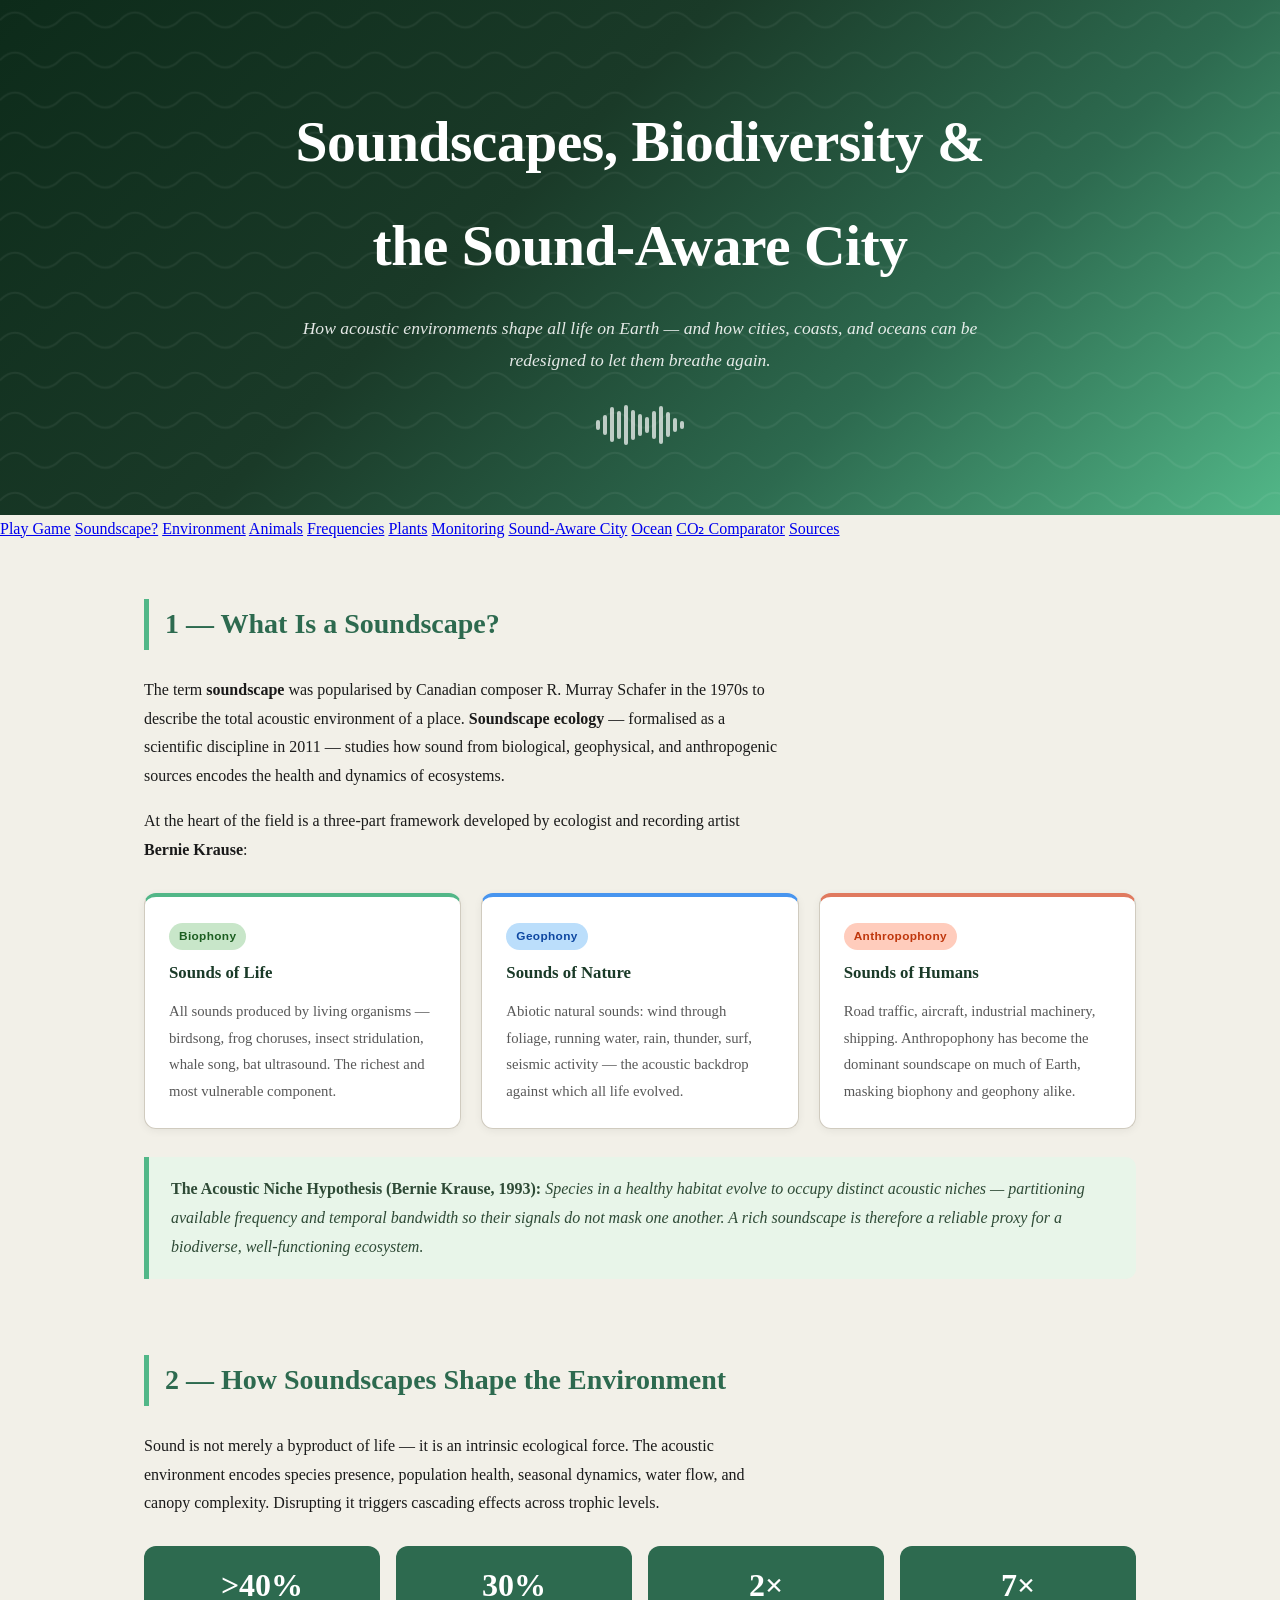
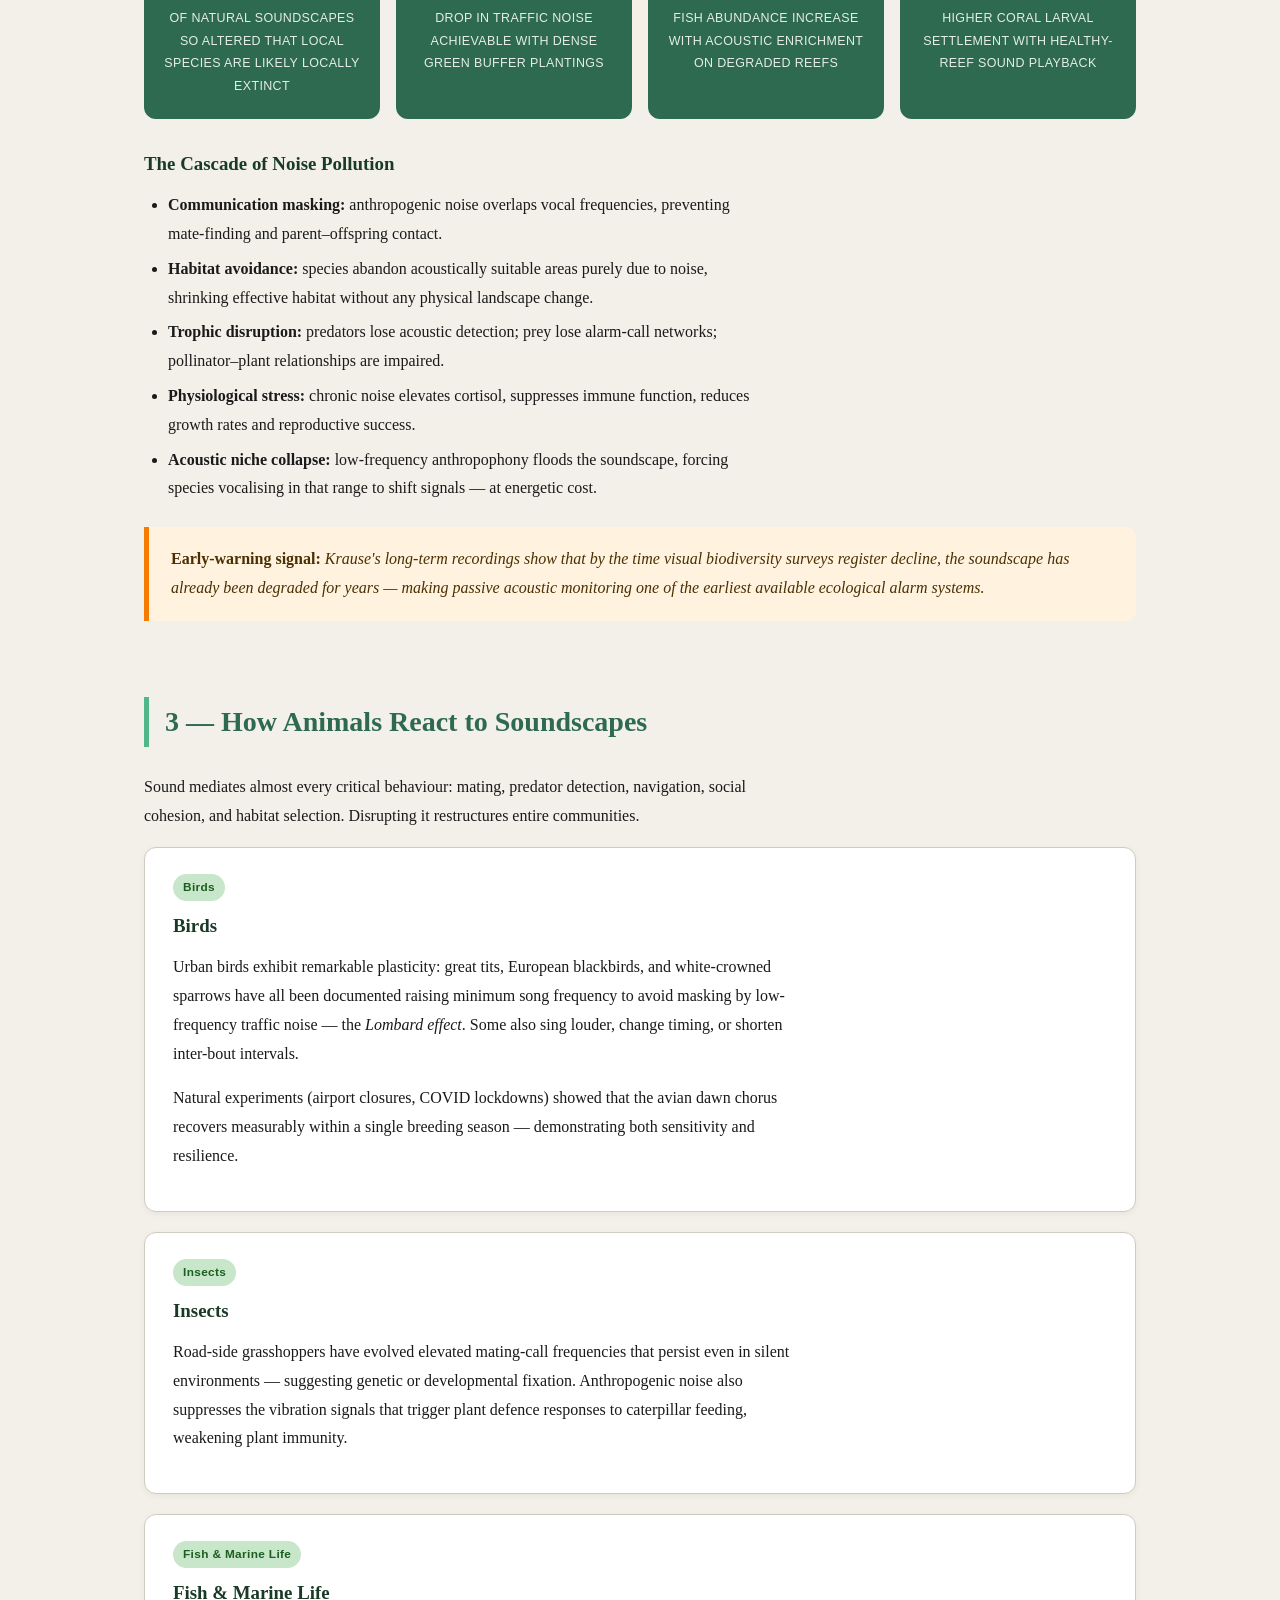
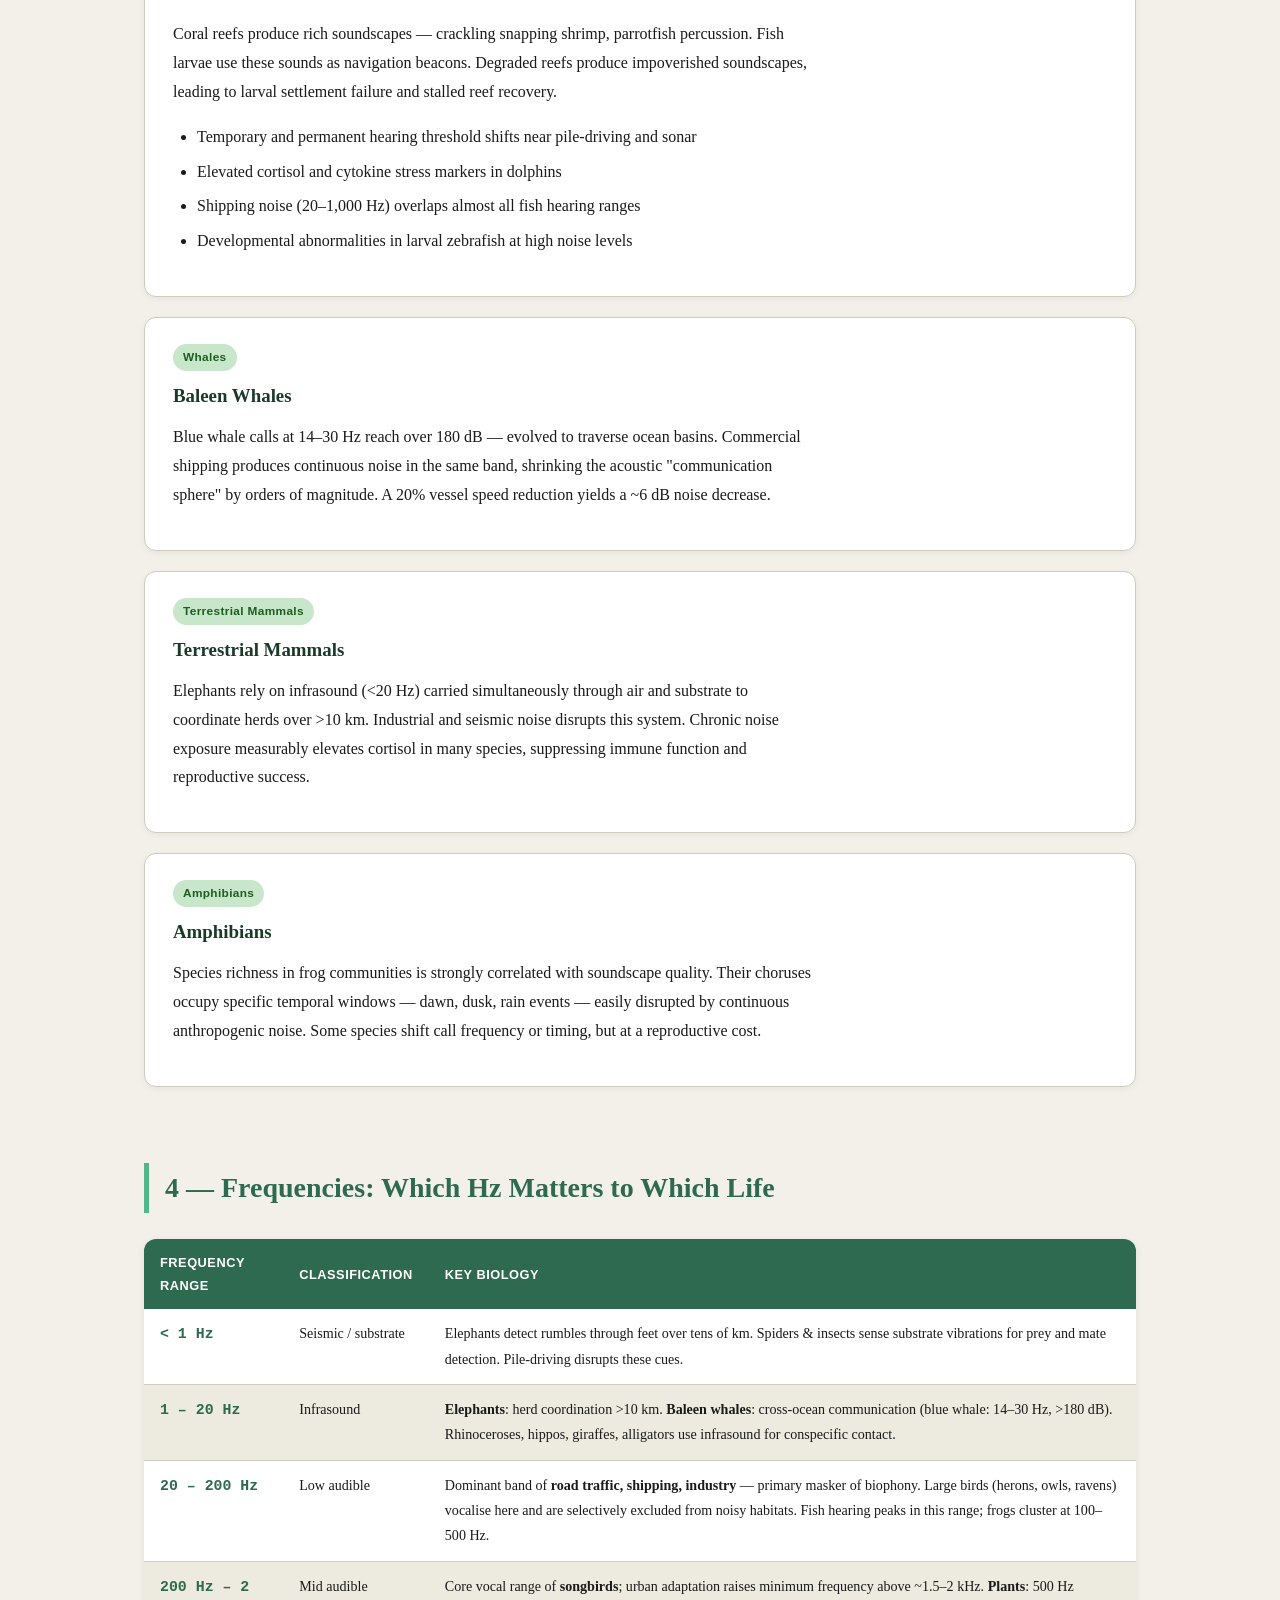
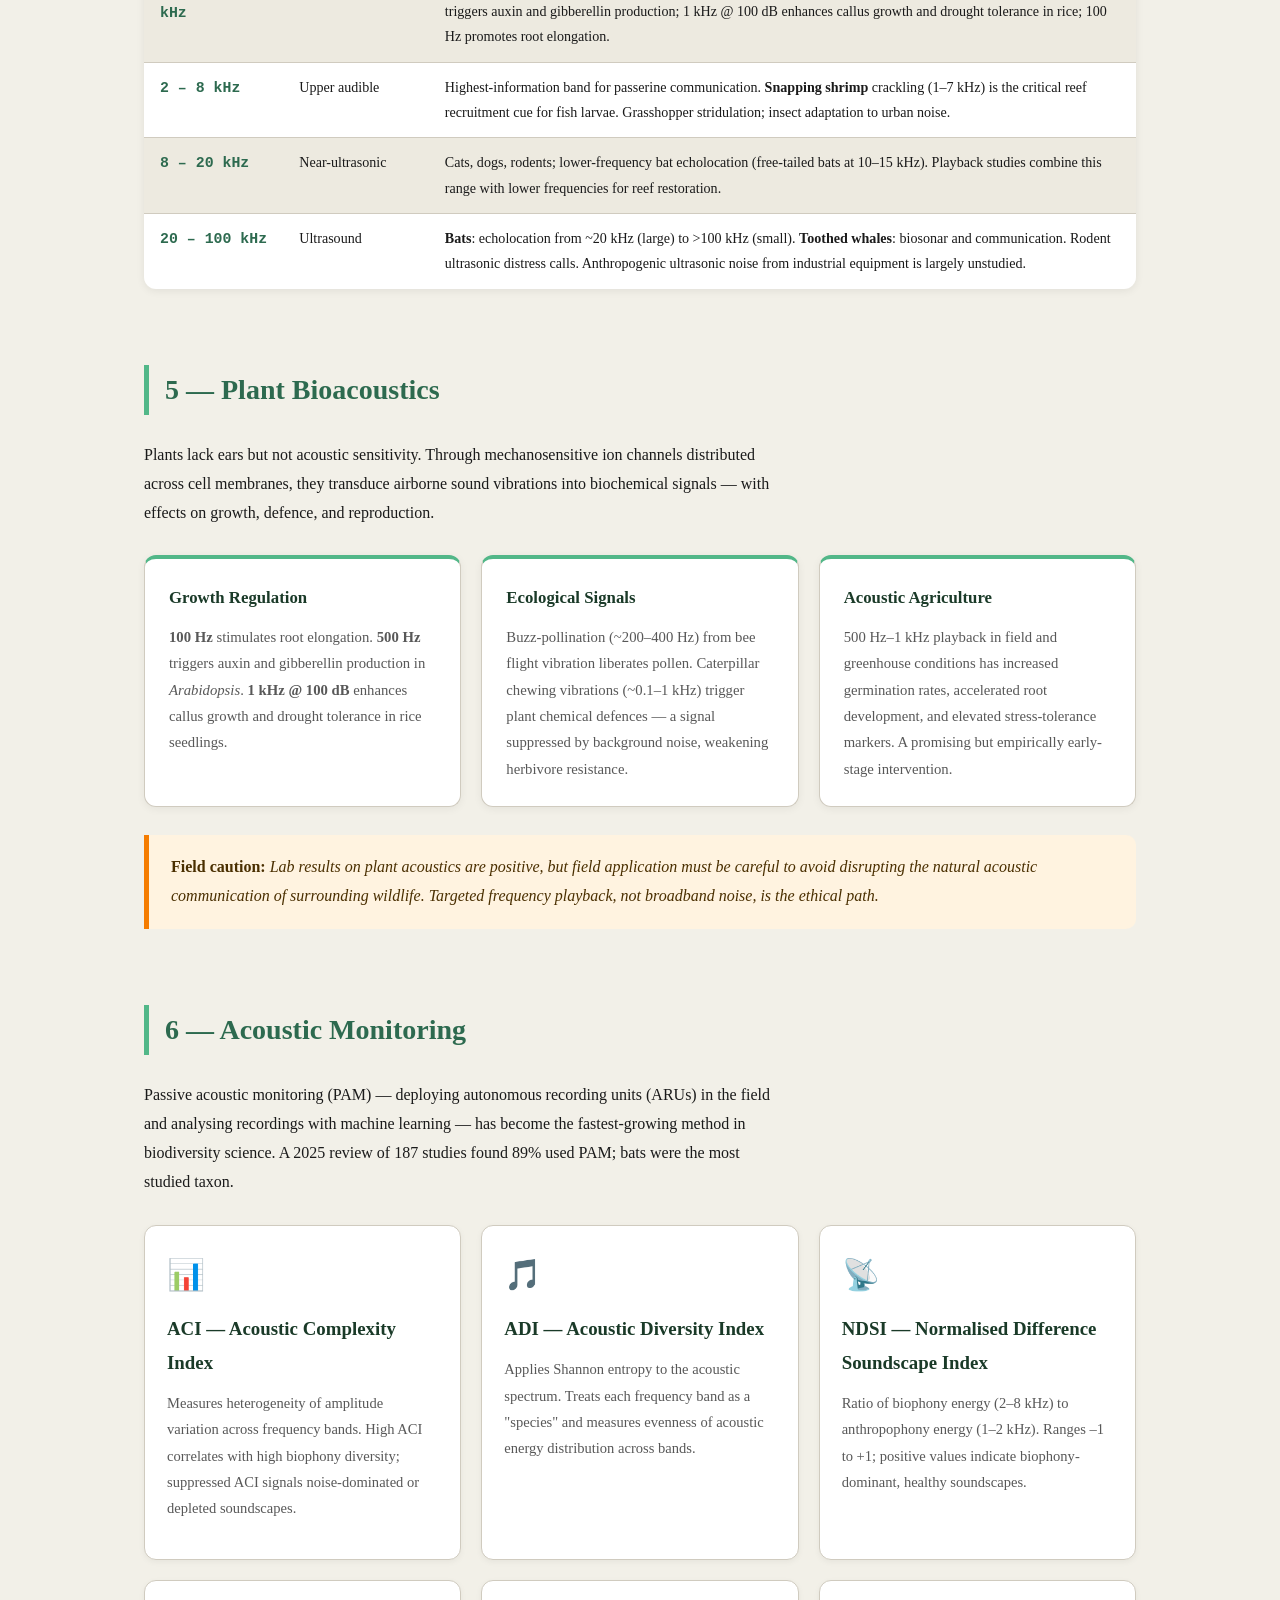
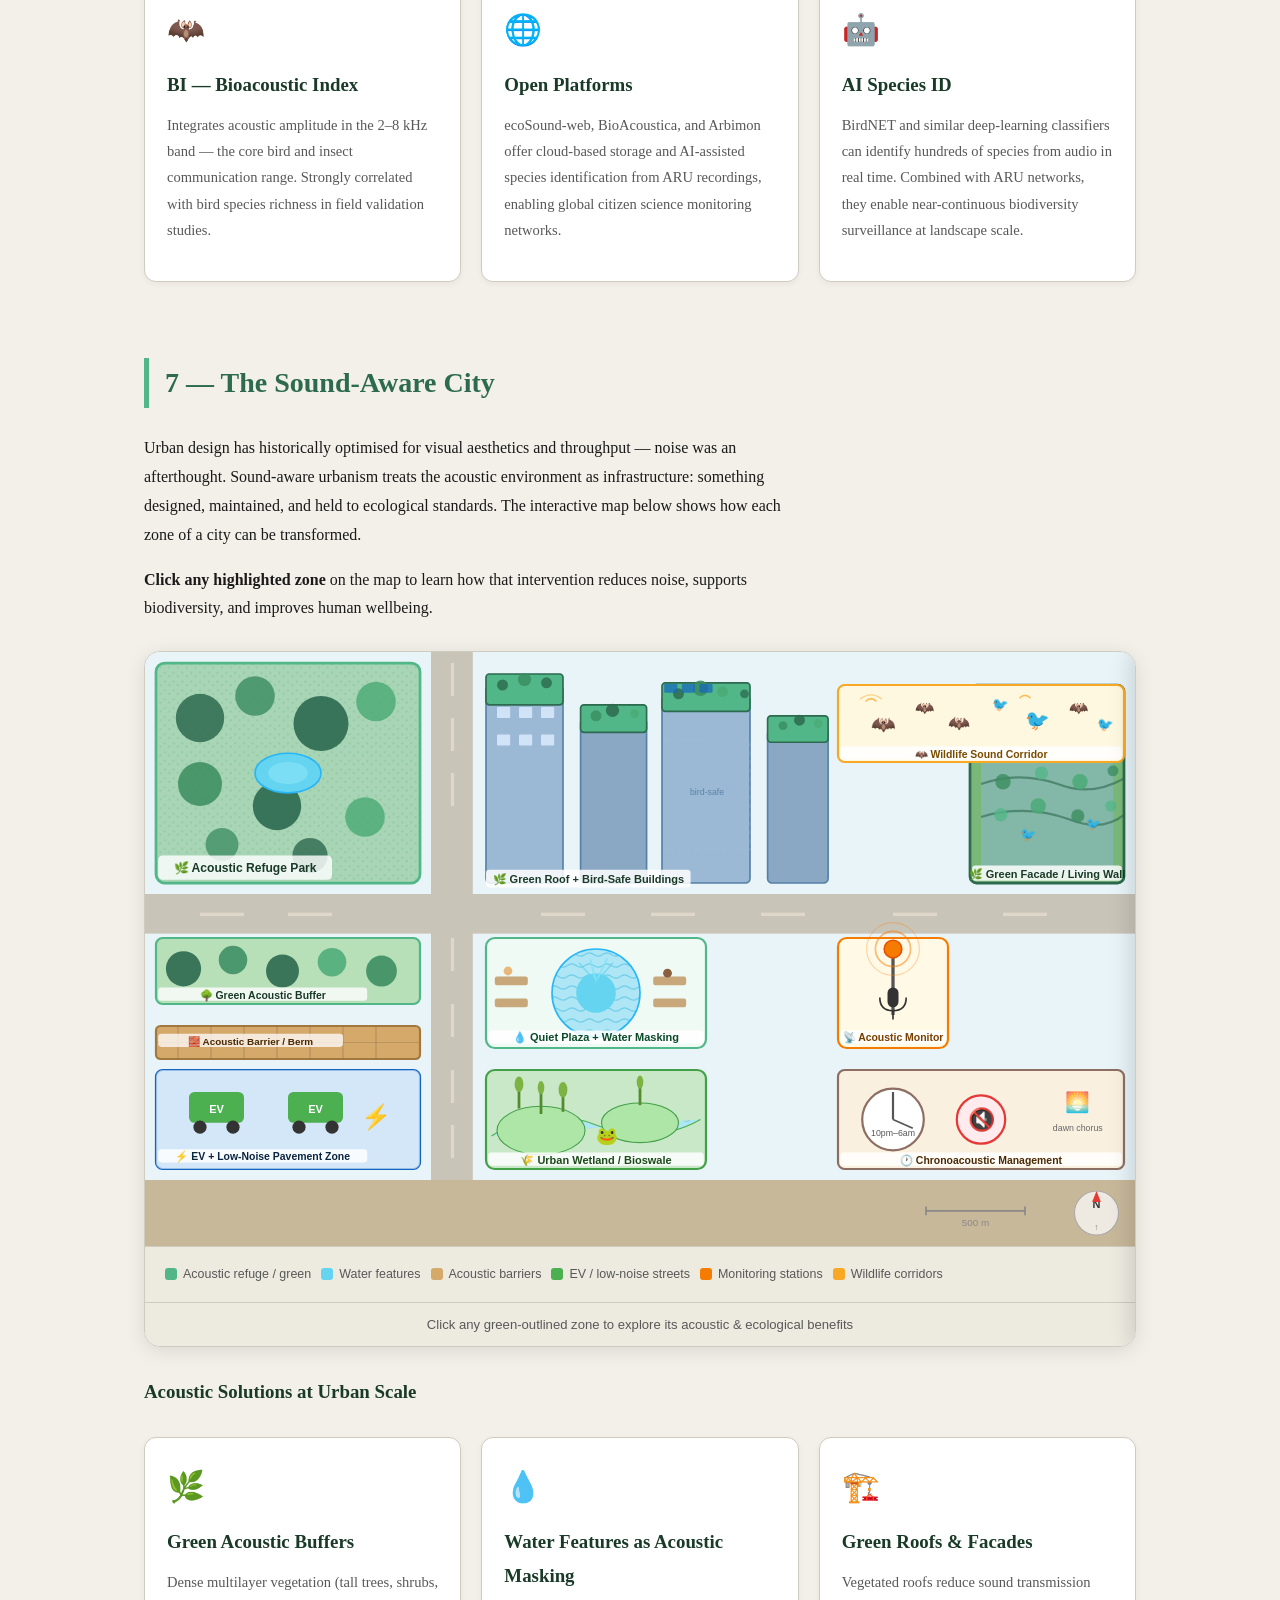
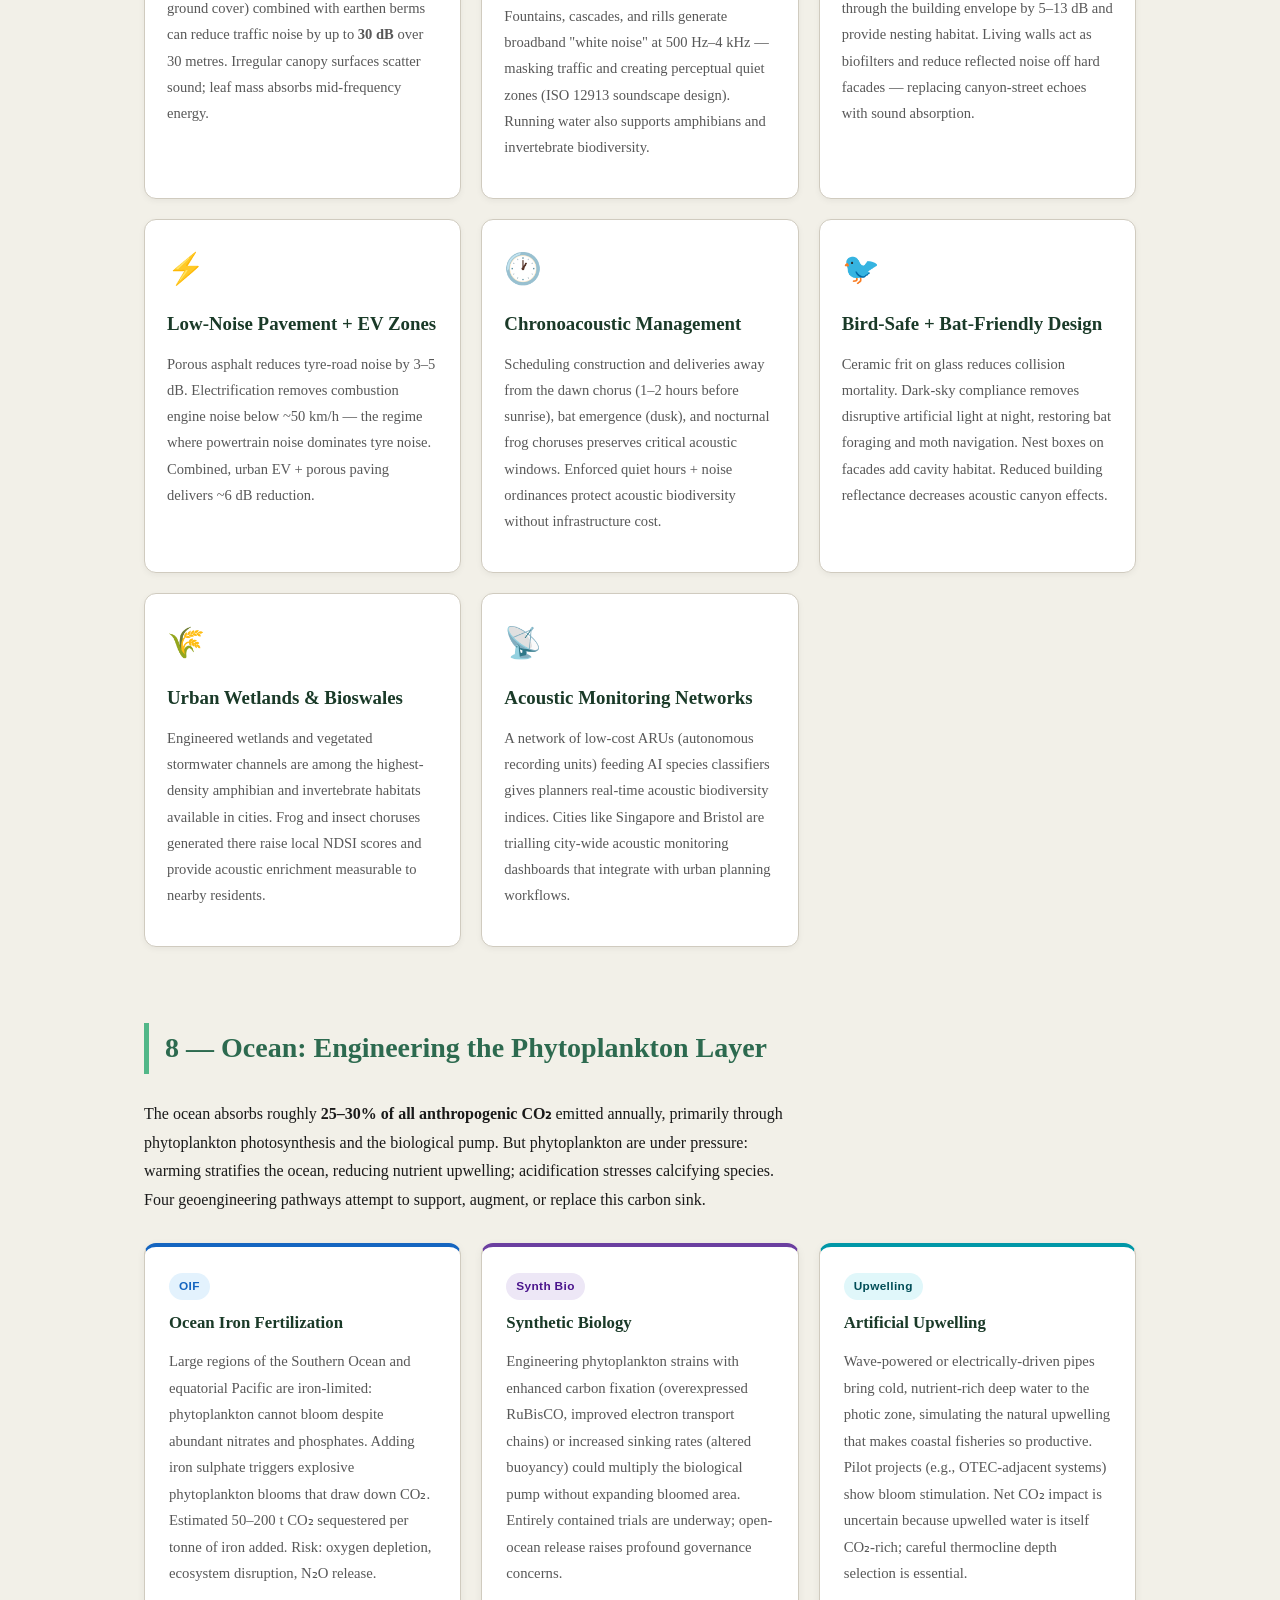
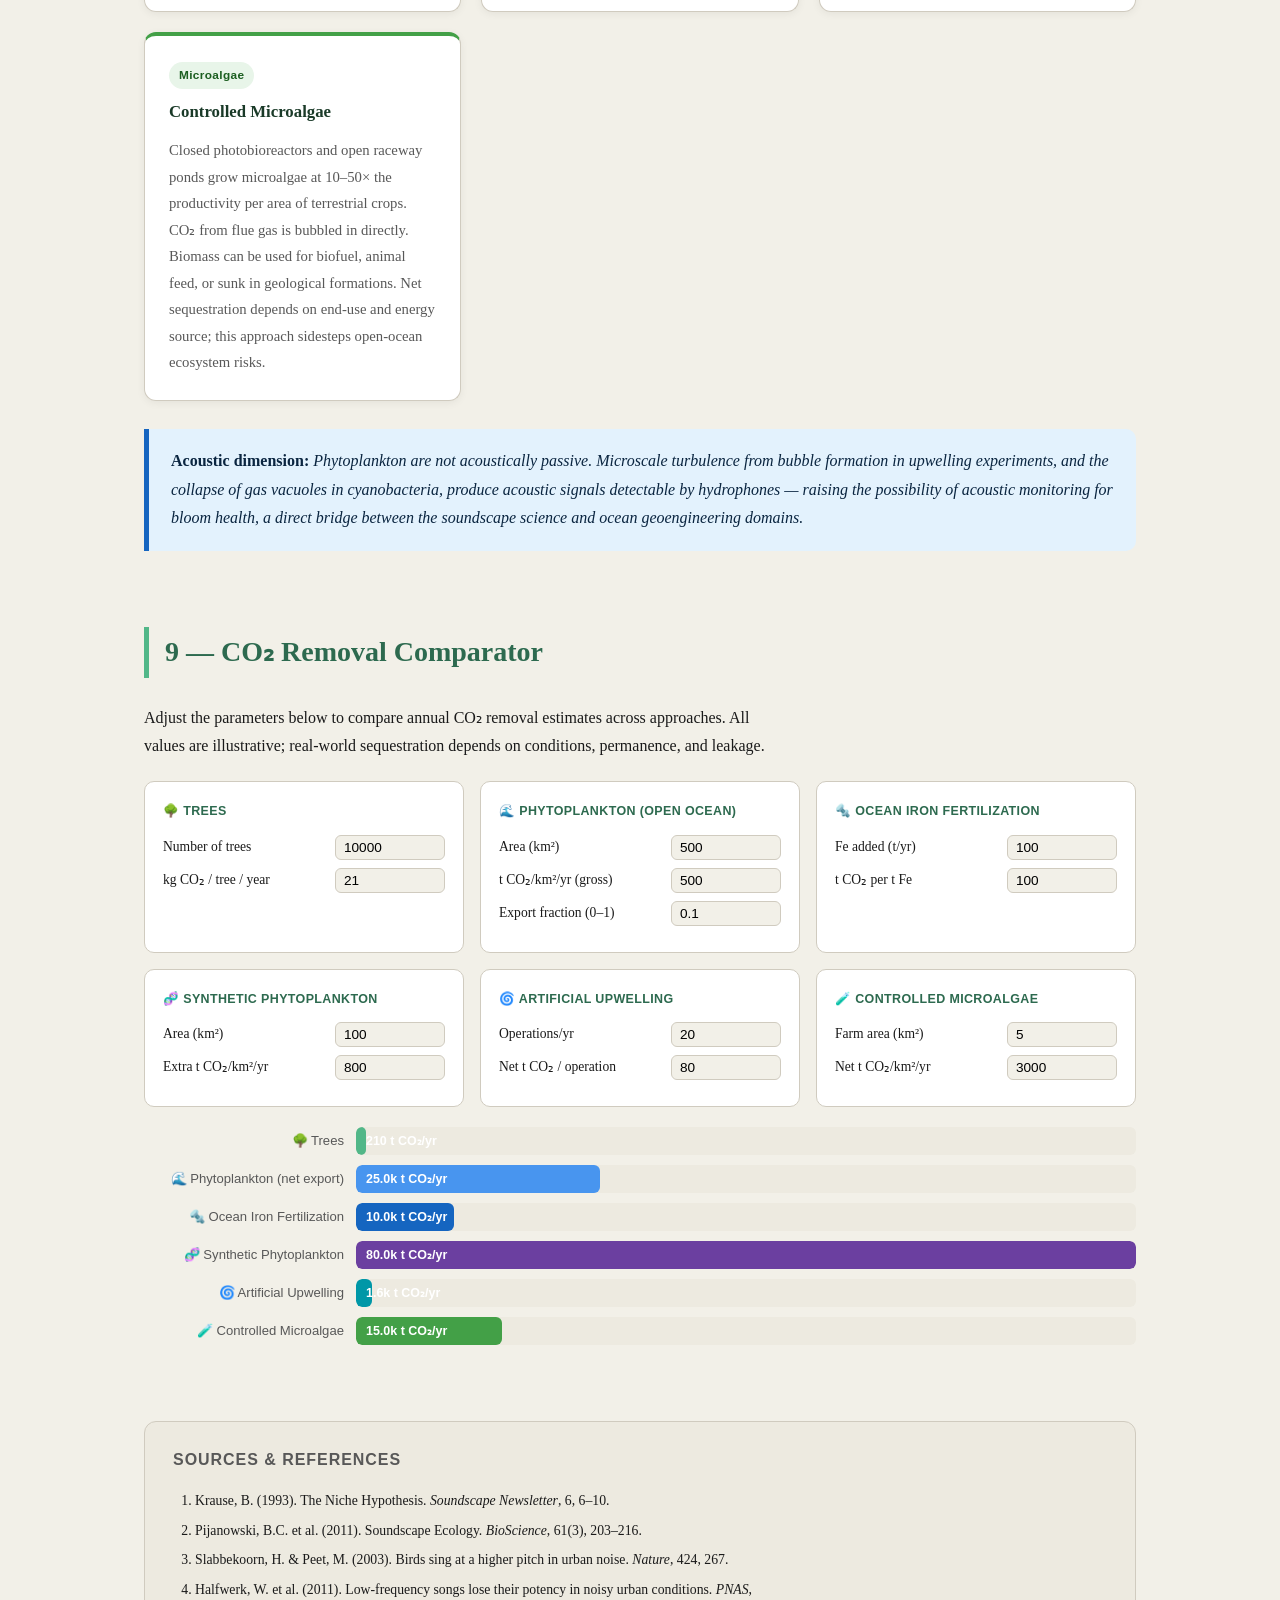
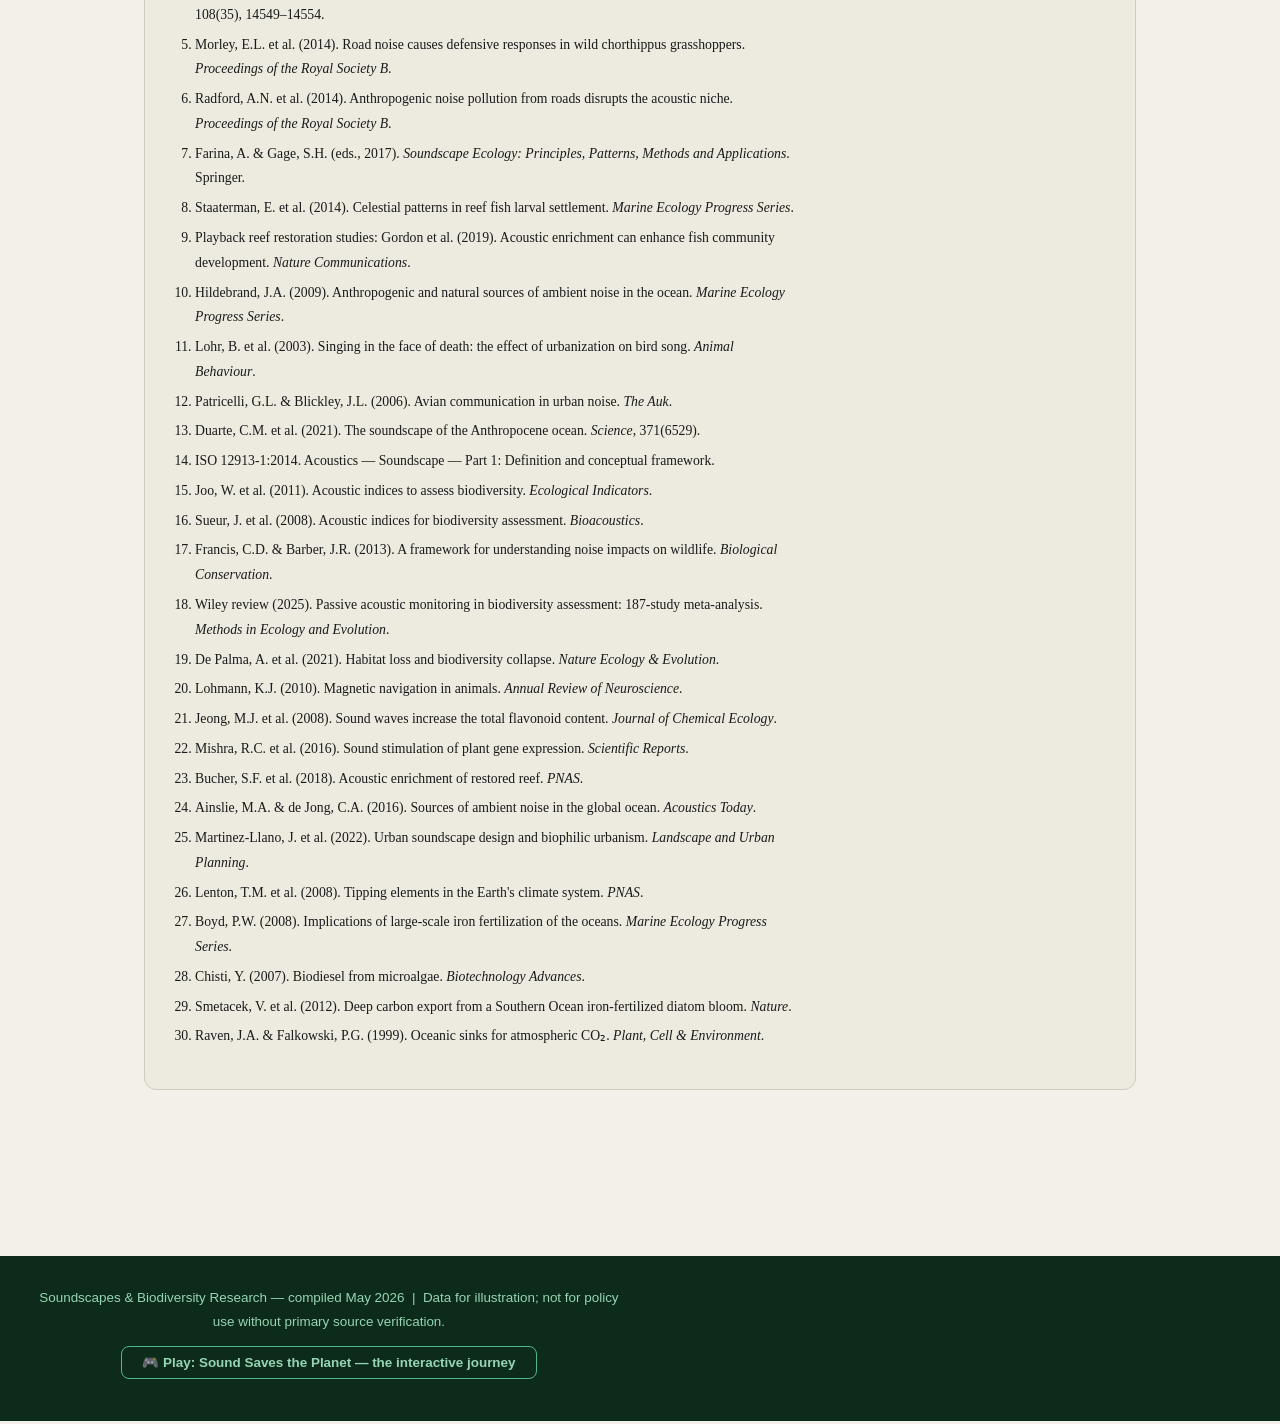
==== commit 2e44f57e: "Add link to Play Game in main navigation" ====
--- a/index.html
+++ b/index.html
@@ -207,7 +207,7 @@
 </header>
 
 <!-- NAV -->
-<nav id="main-nav">
+<a href="game.html">Play Game</a>
   <a href="#what">Soundscape?</a>
   <a href="#environment">Environment</a>
   <a href="#animals">Animals</a>
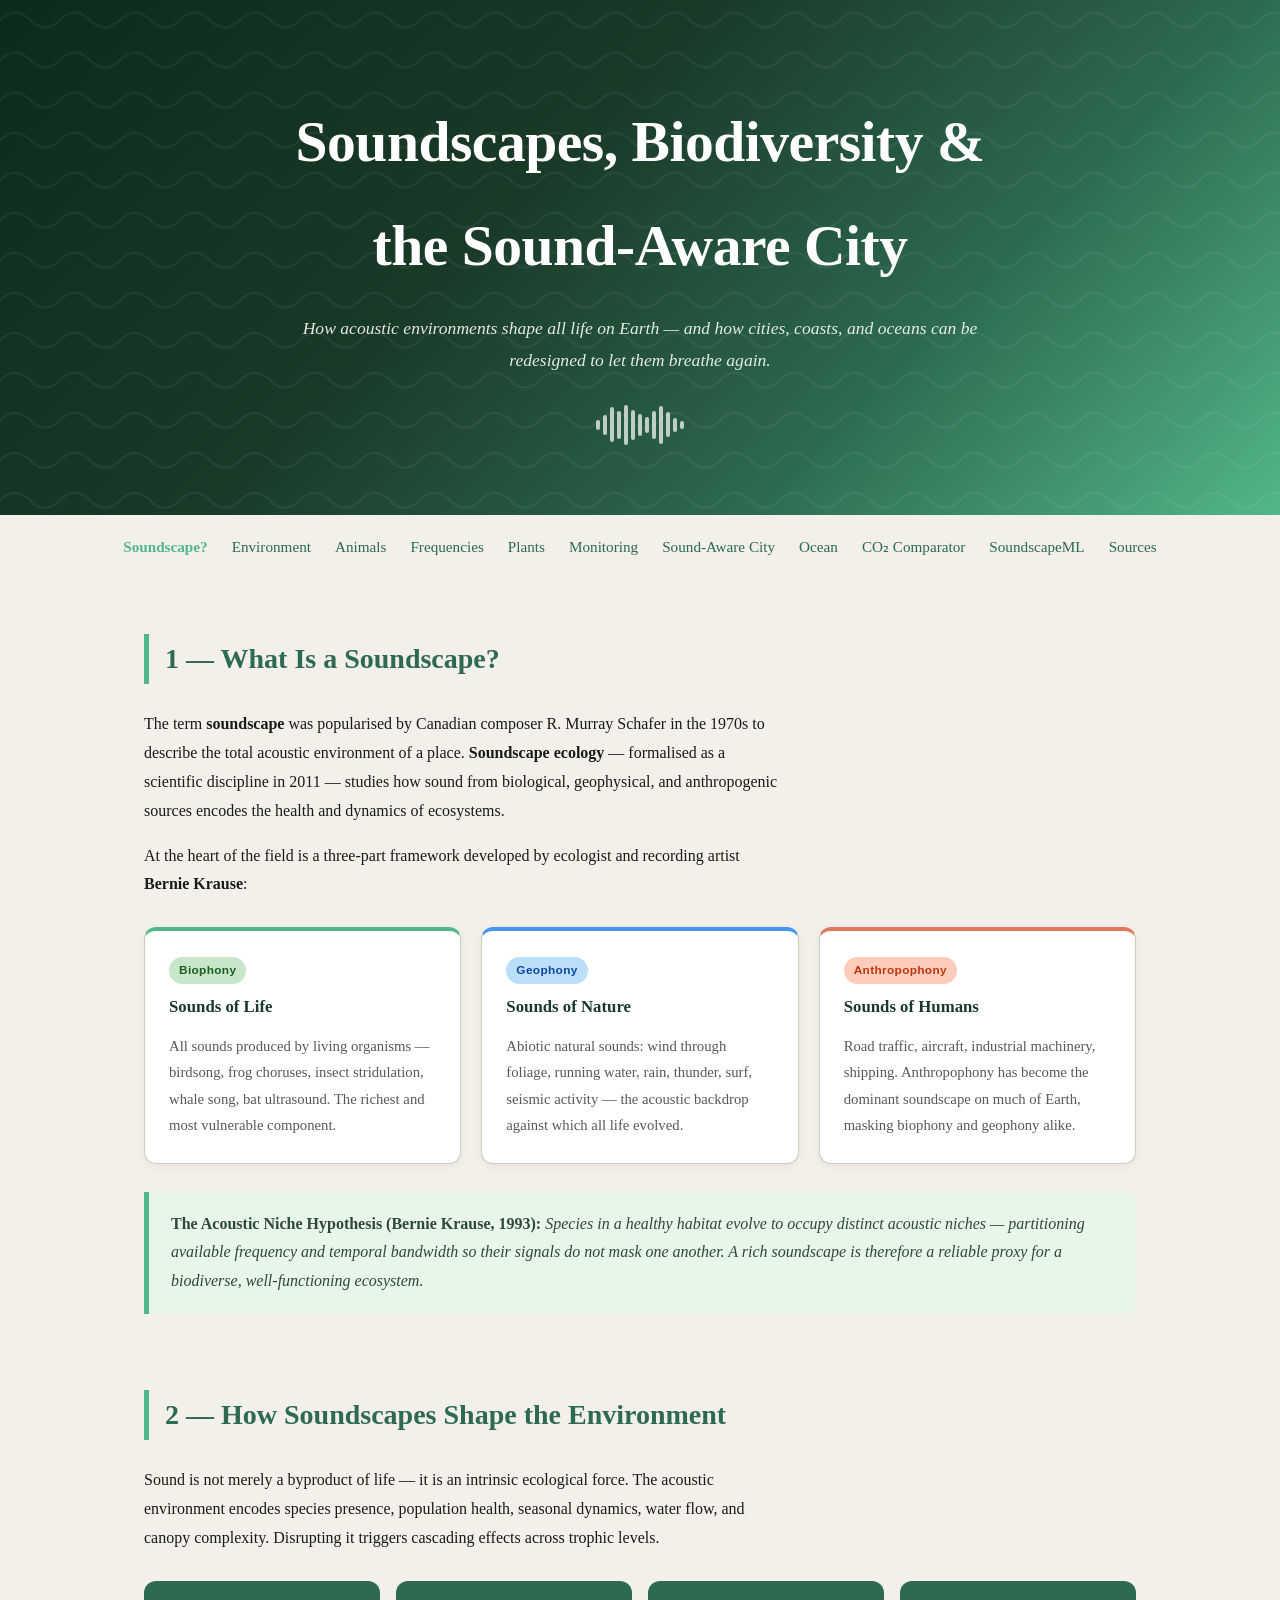
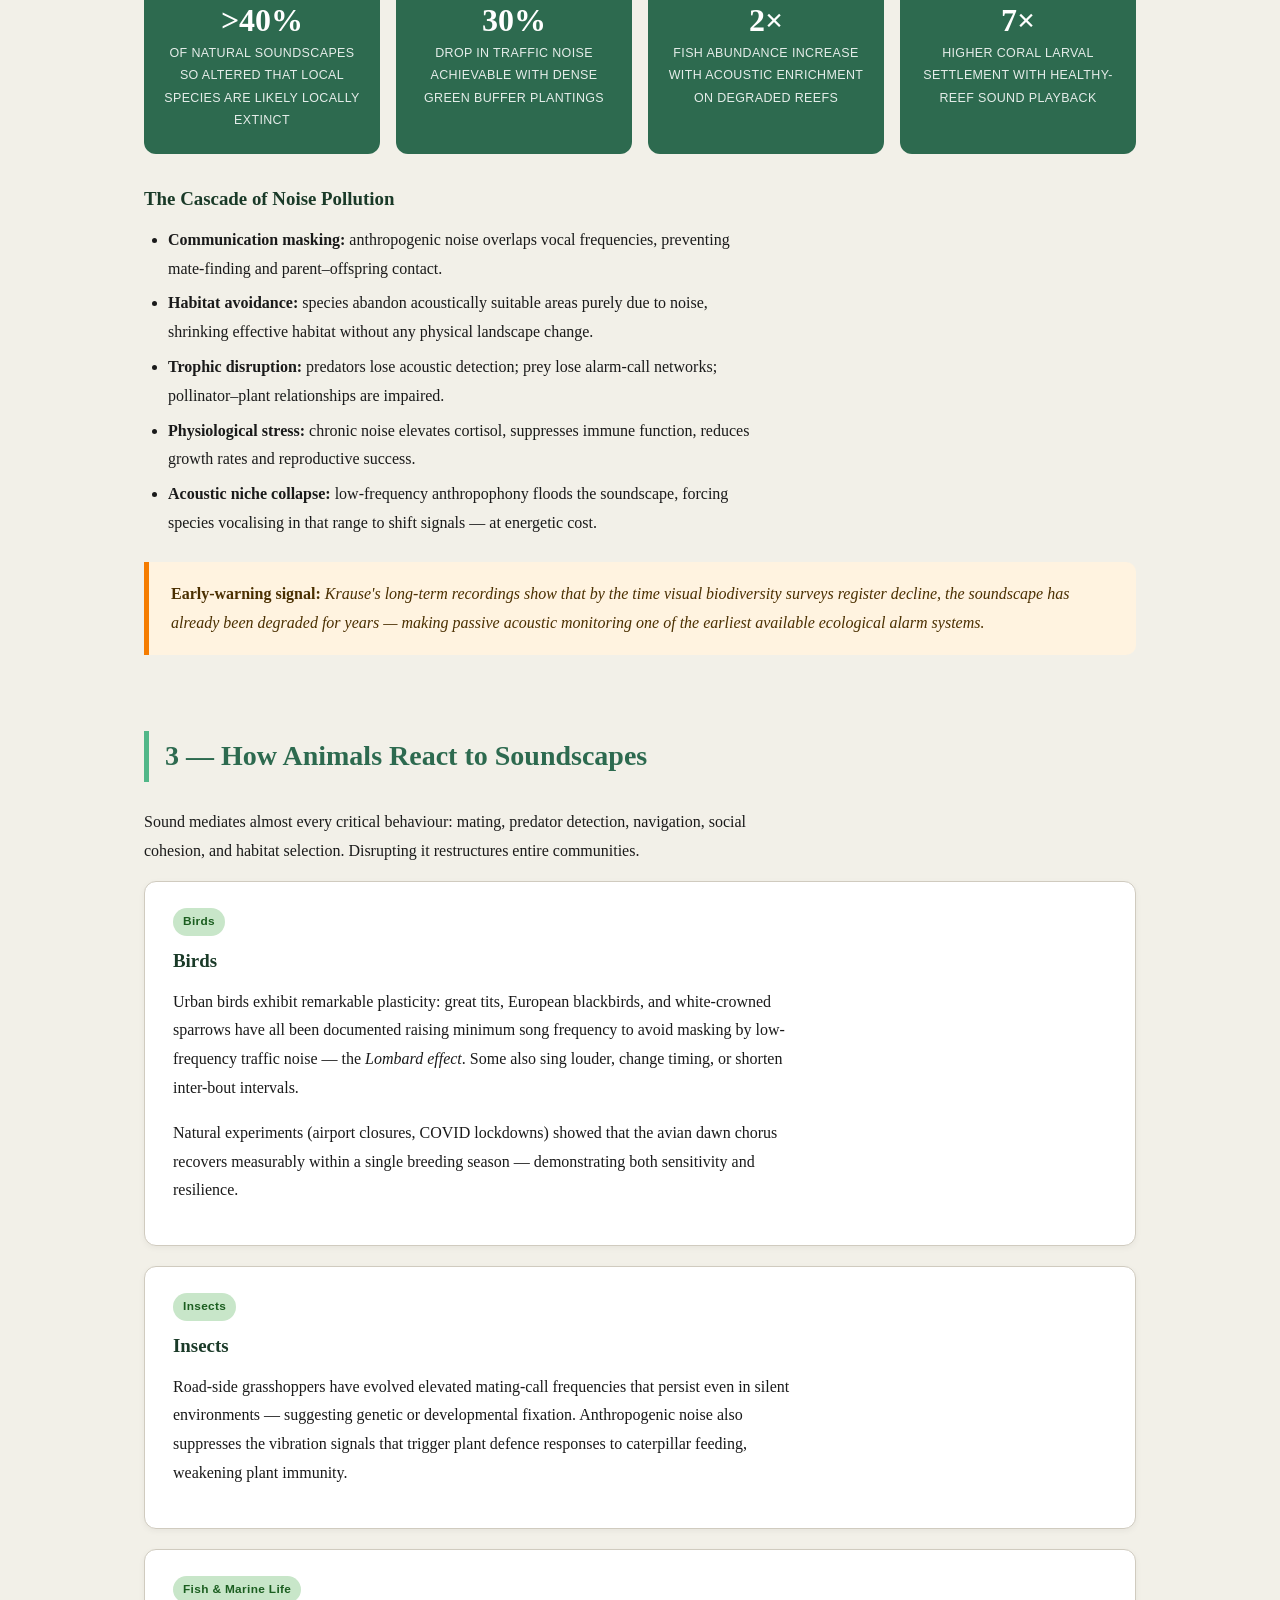
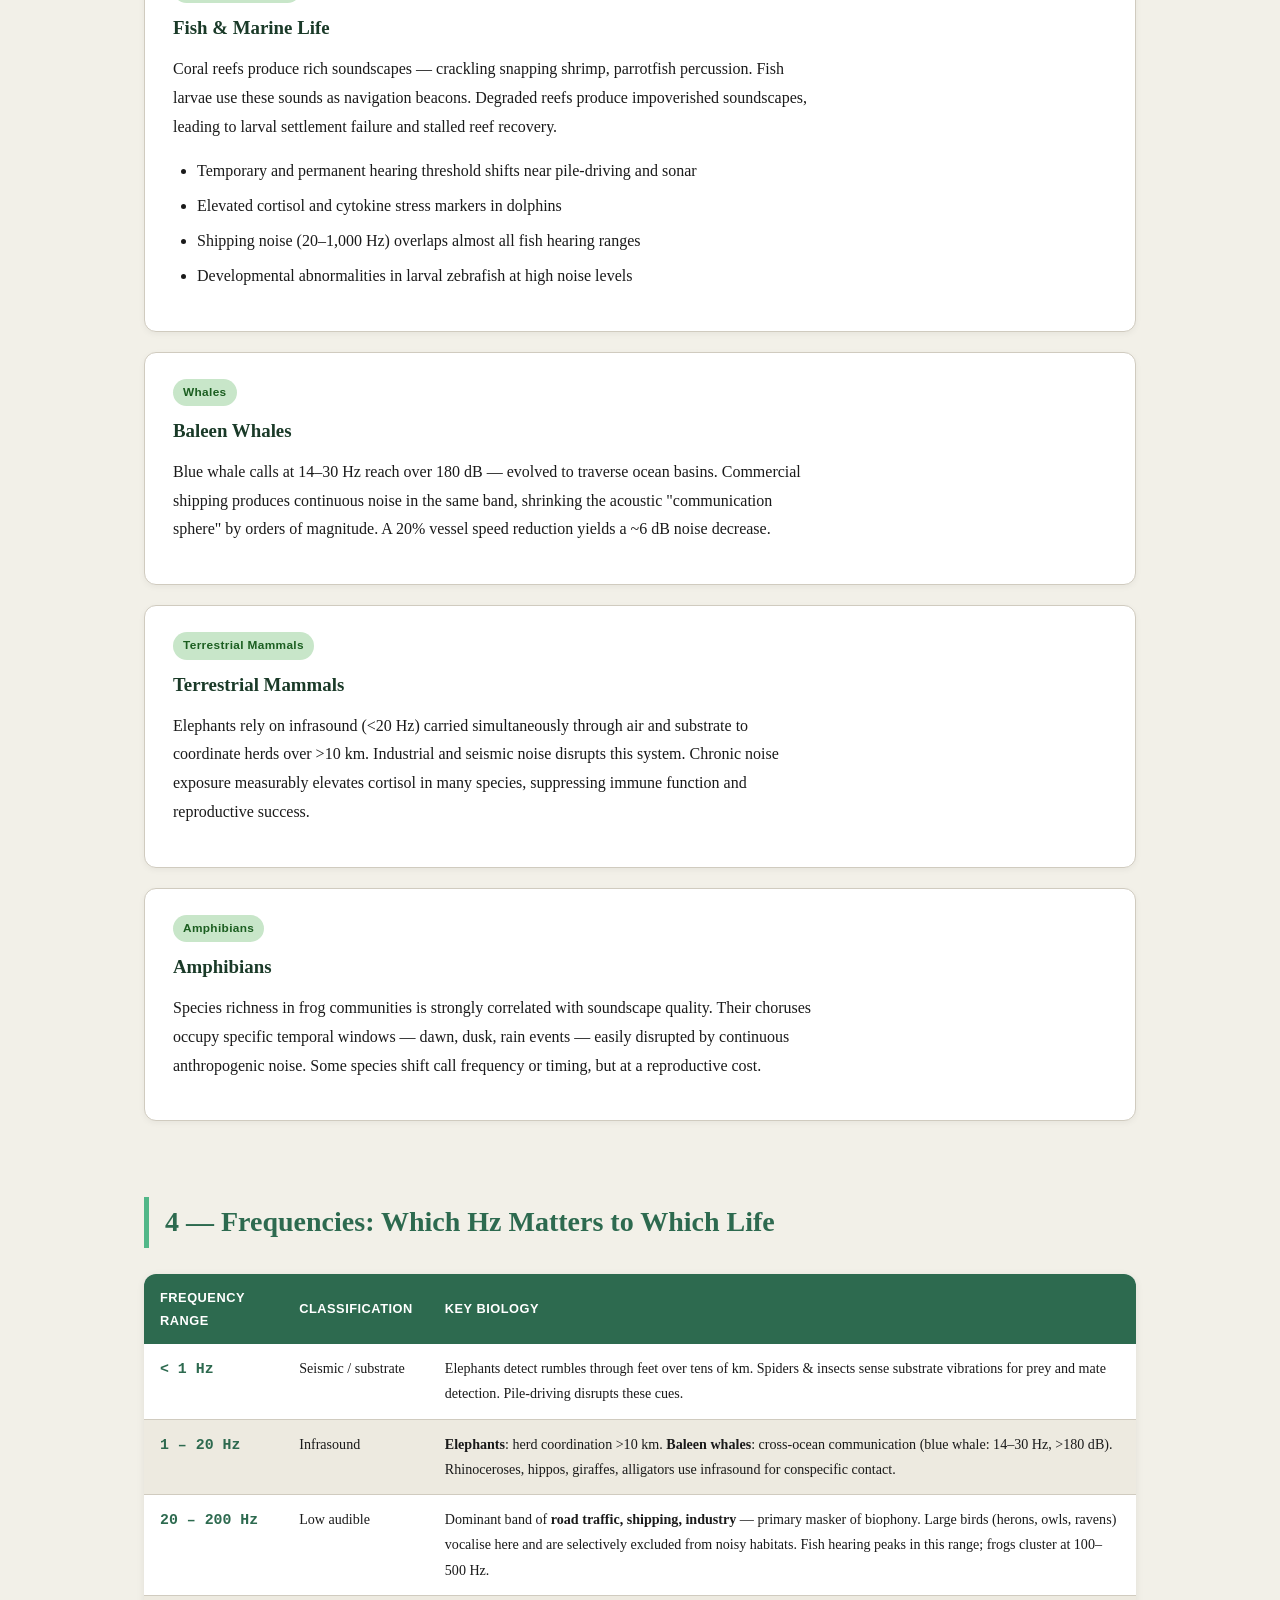
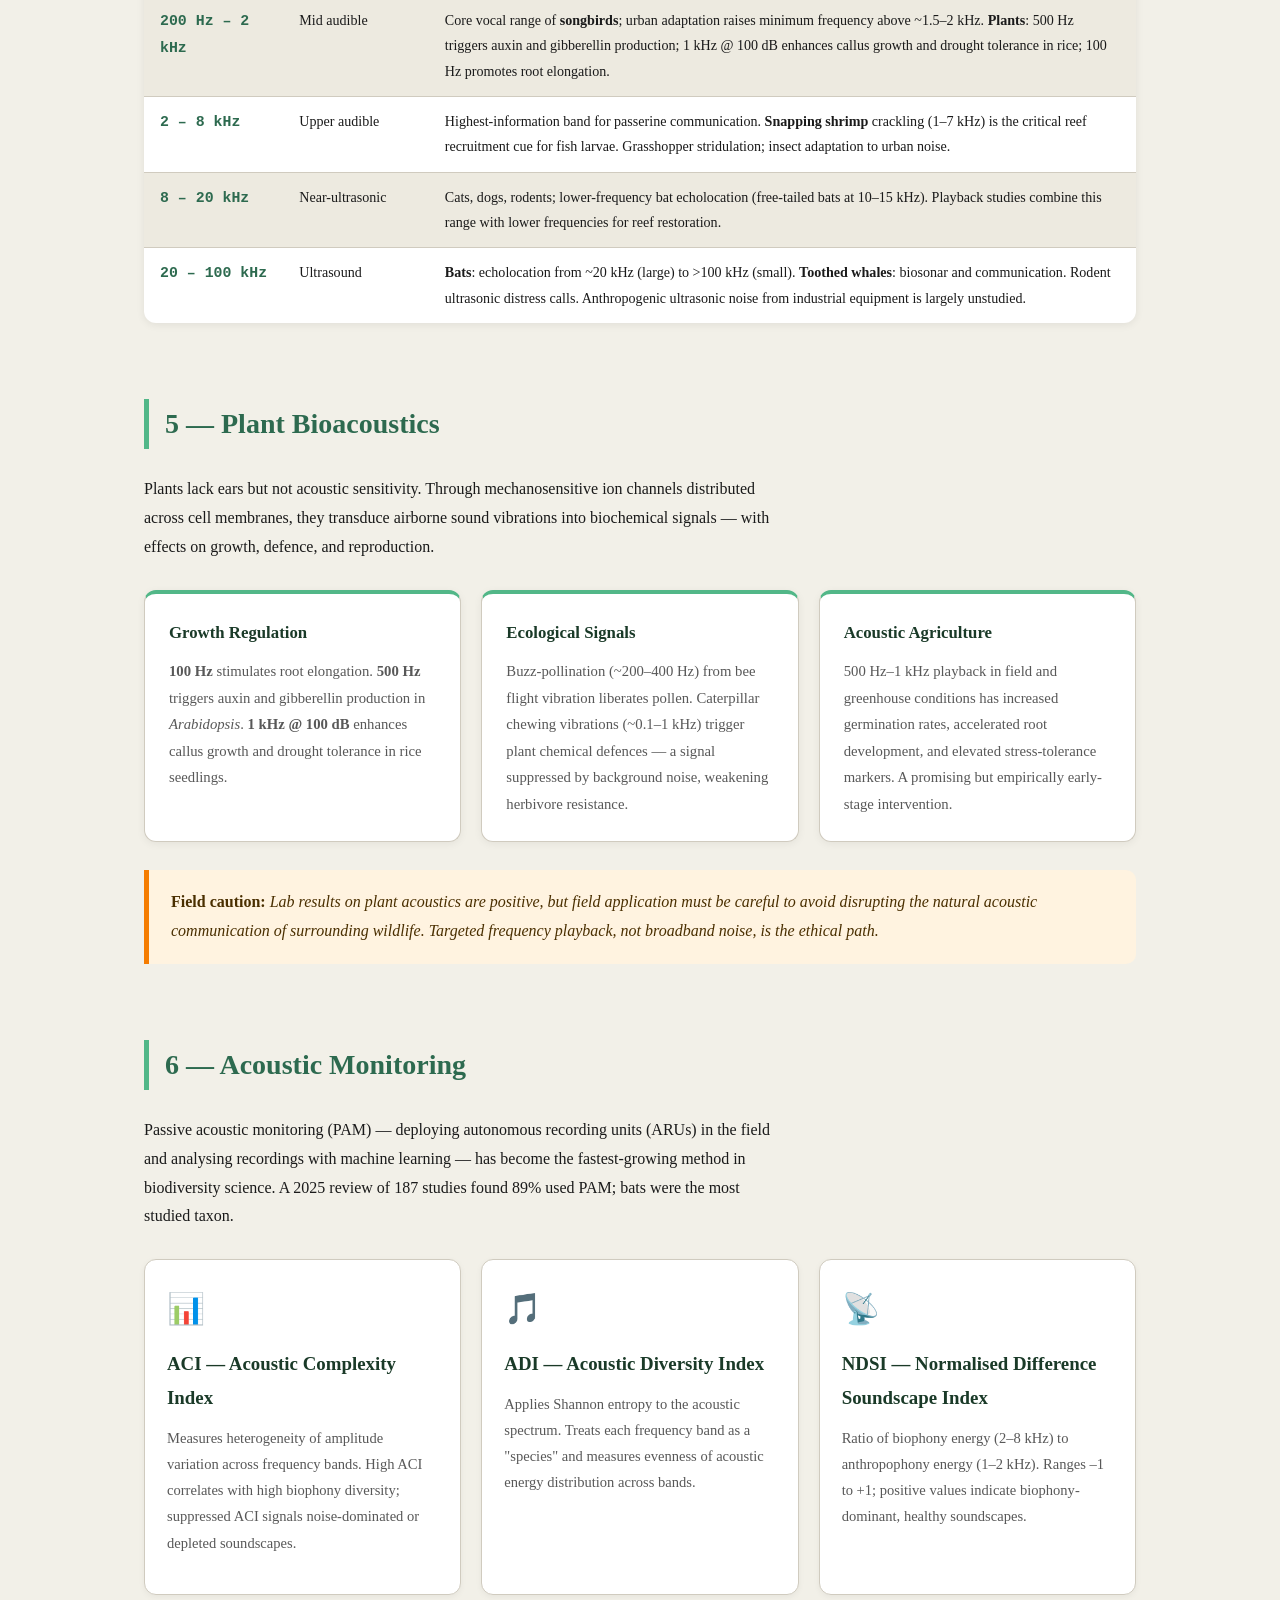
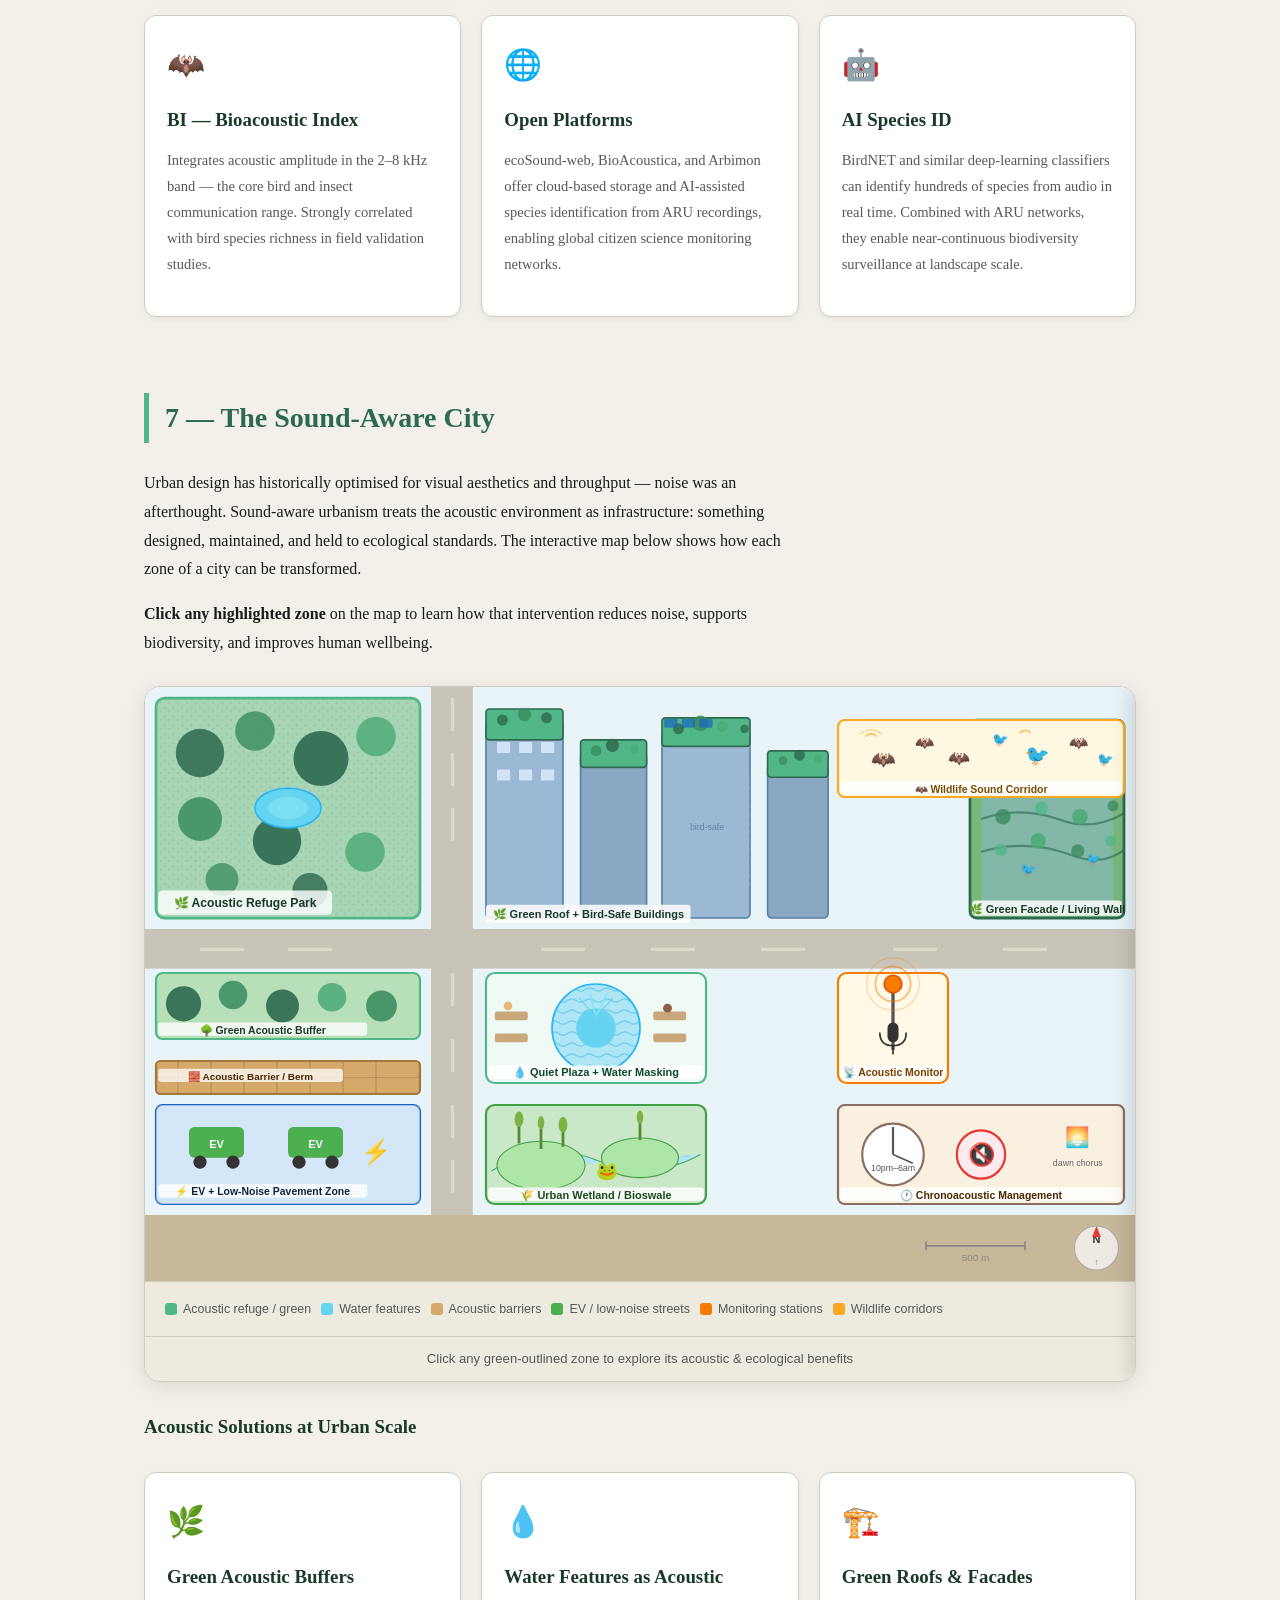
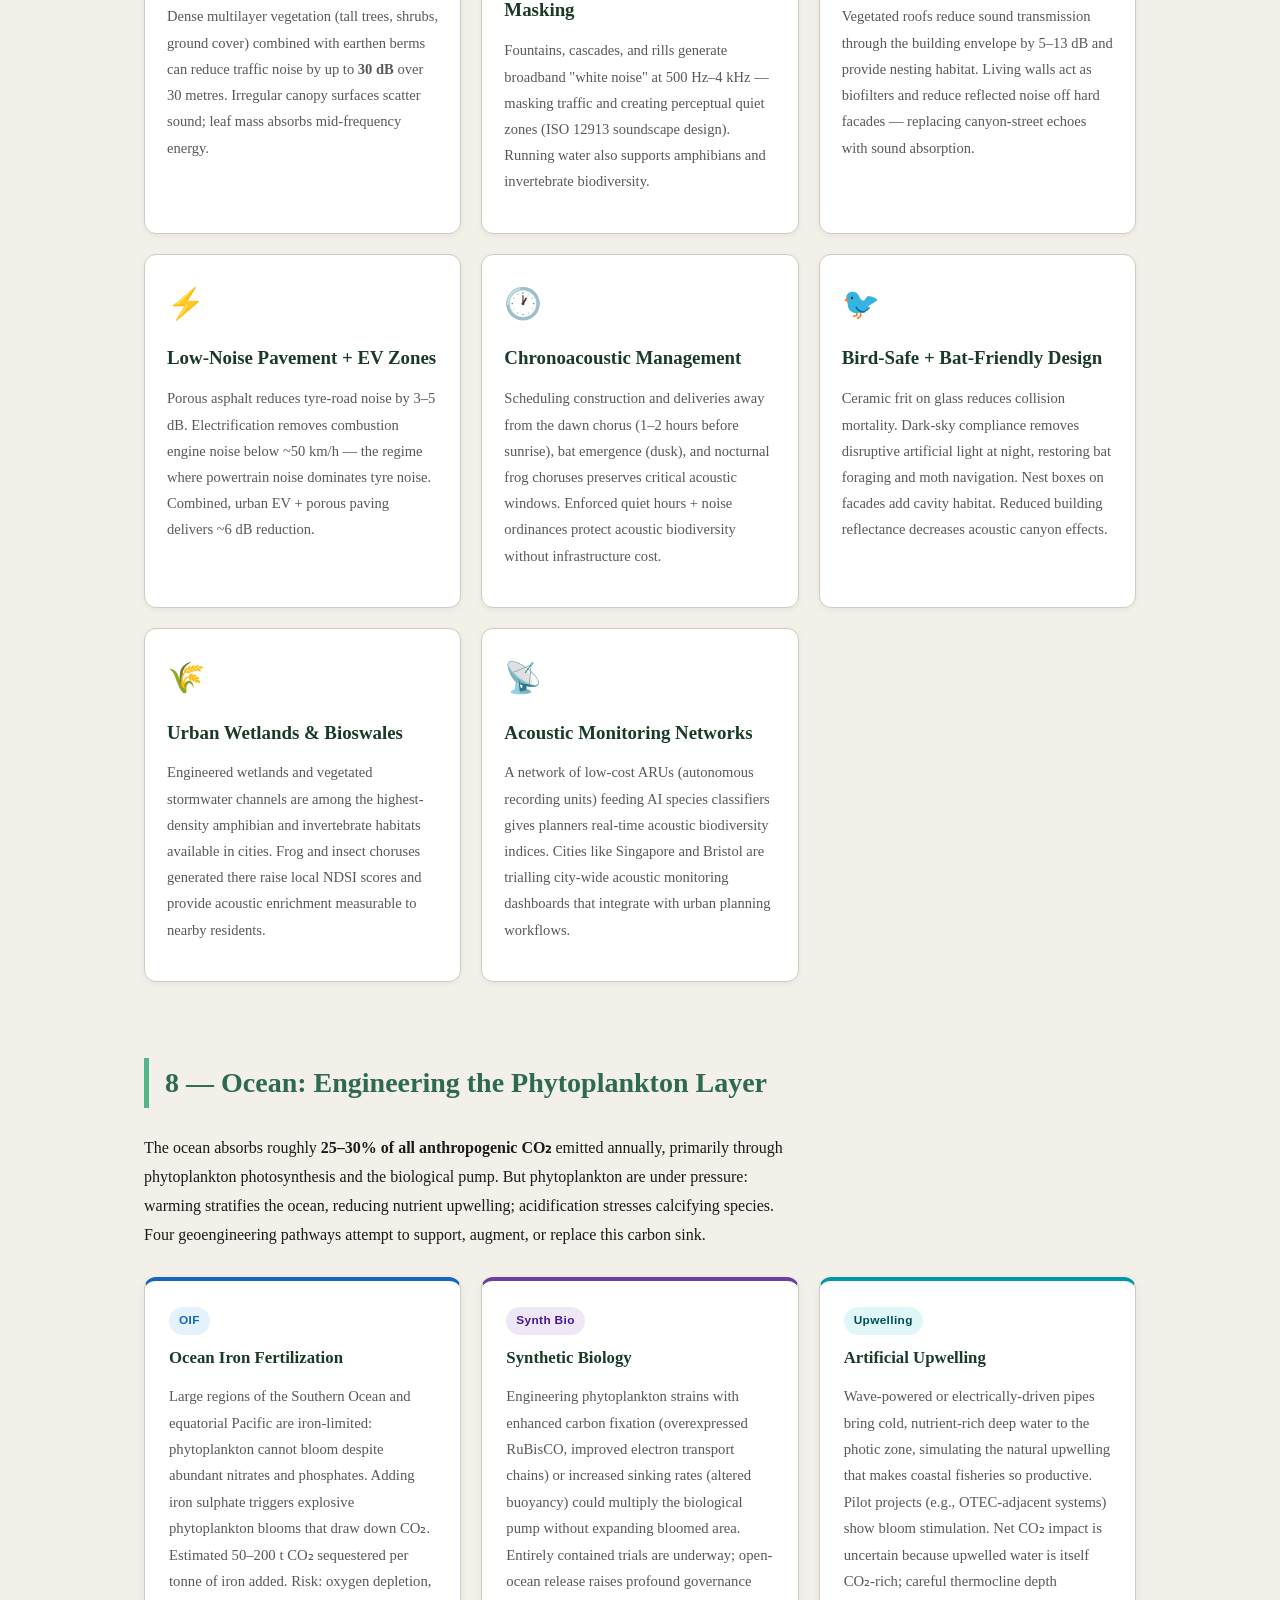
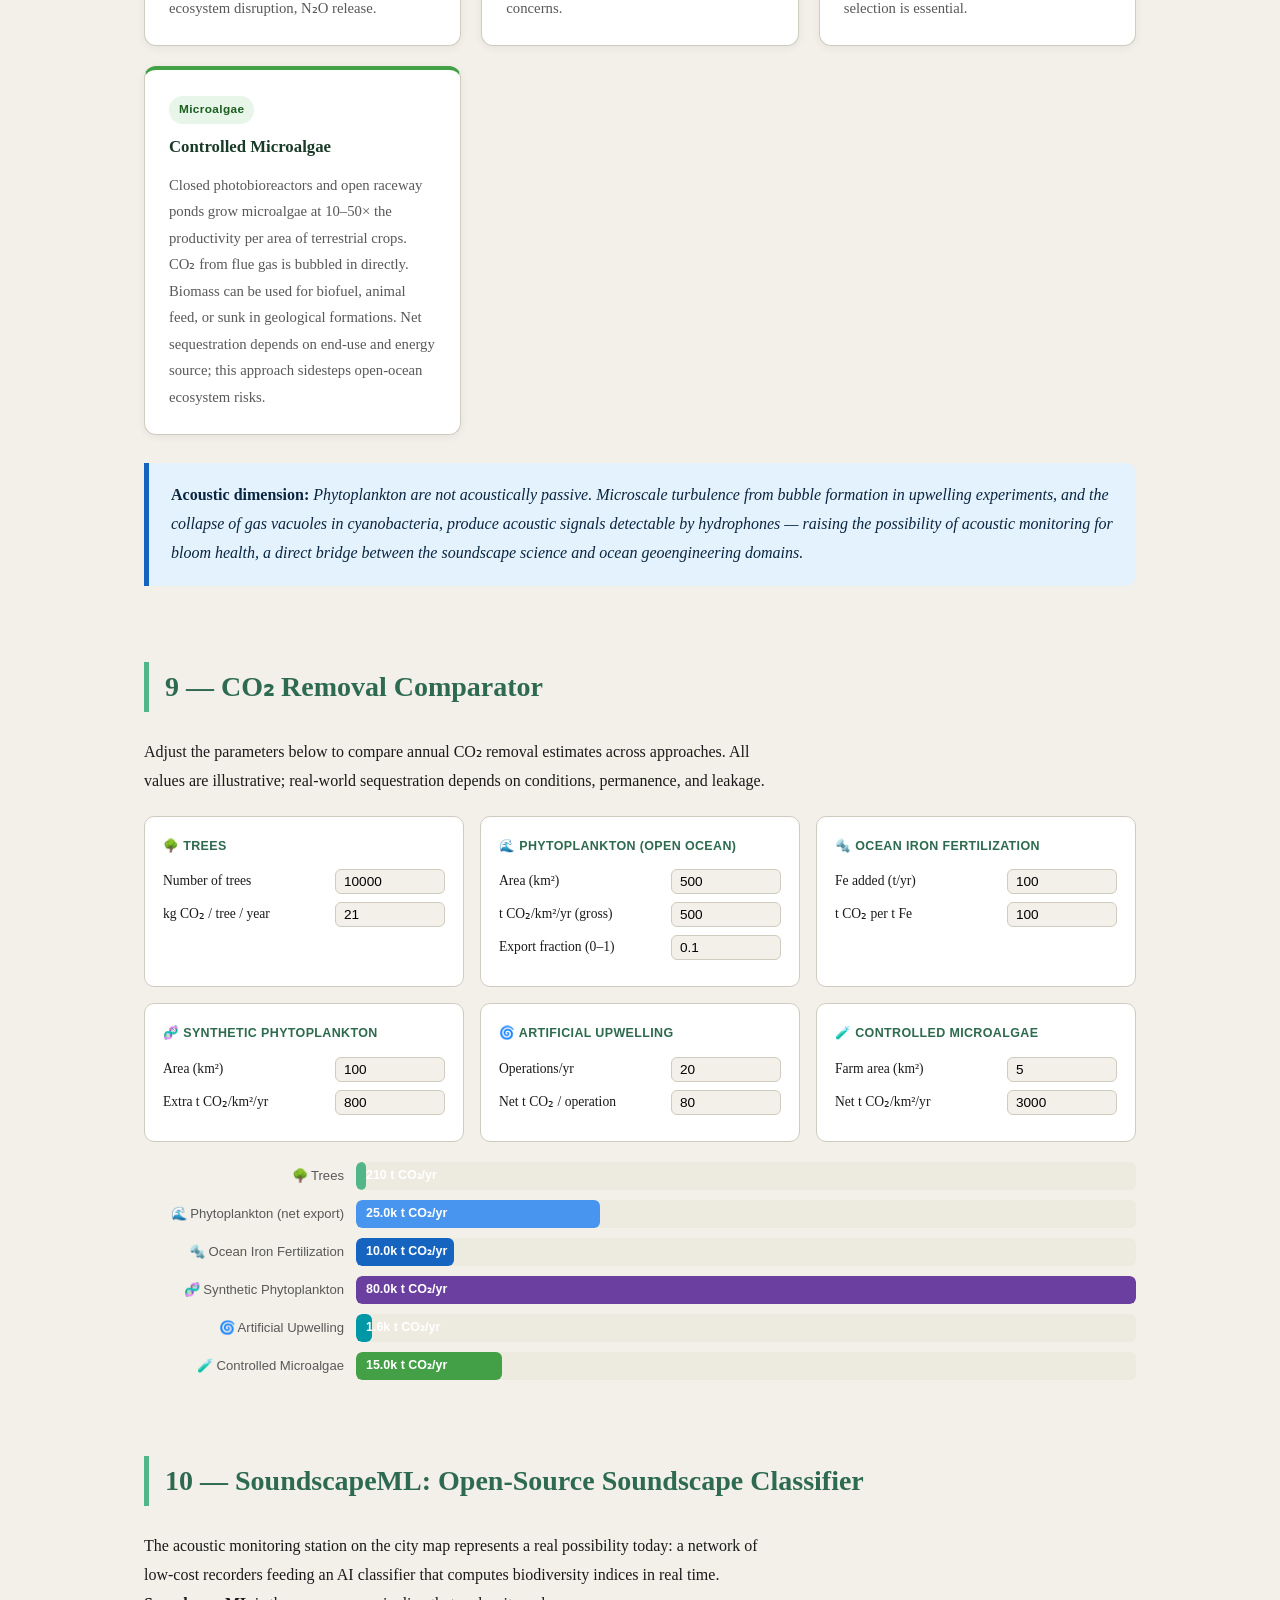
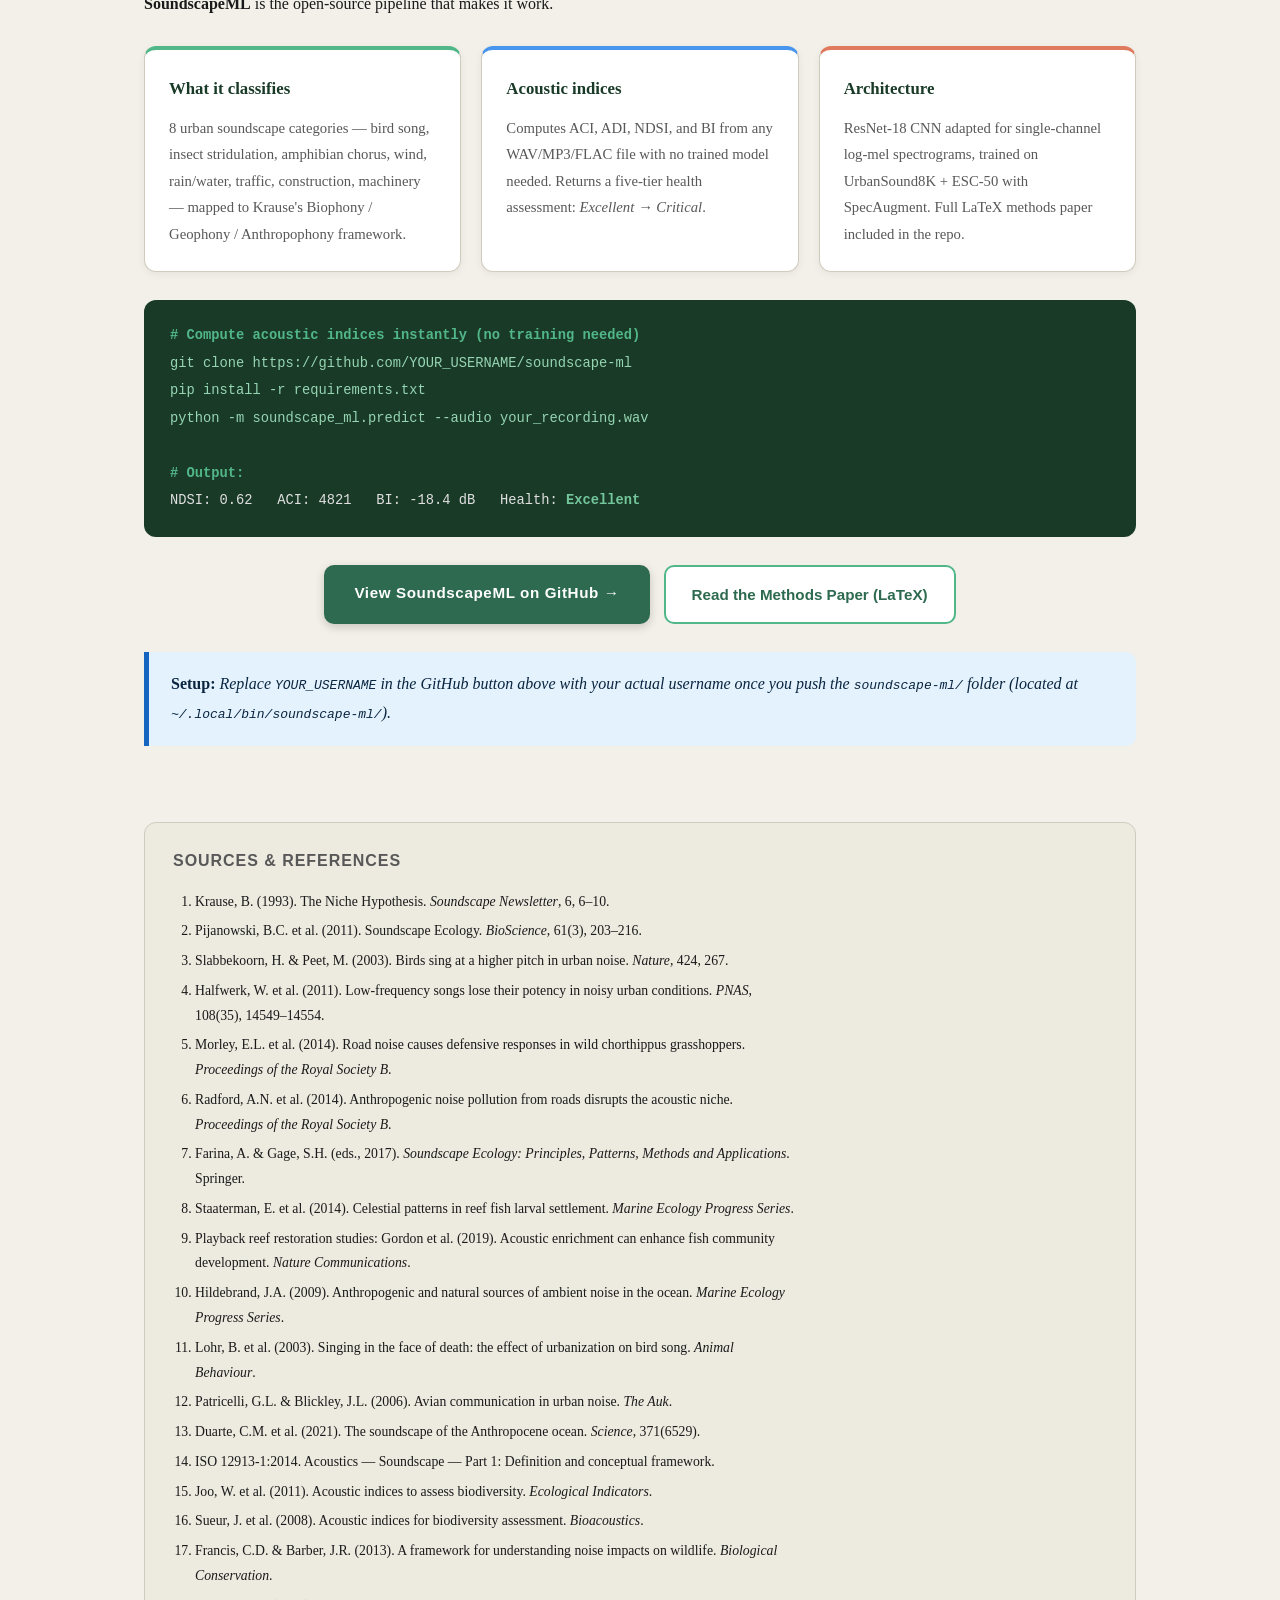
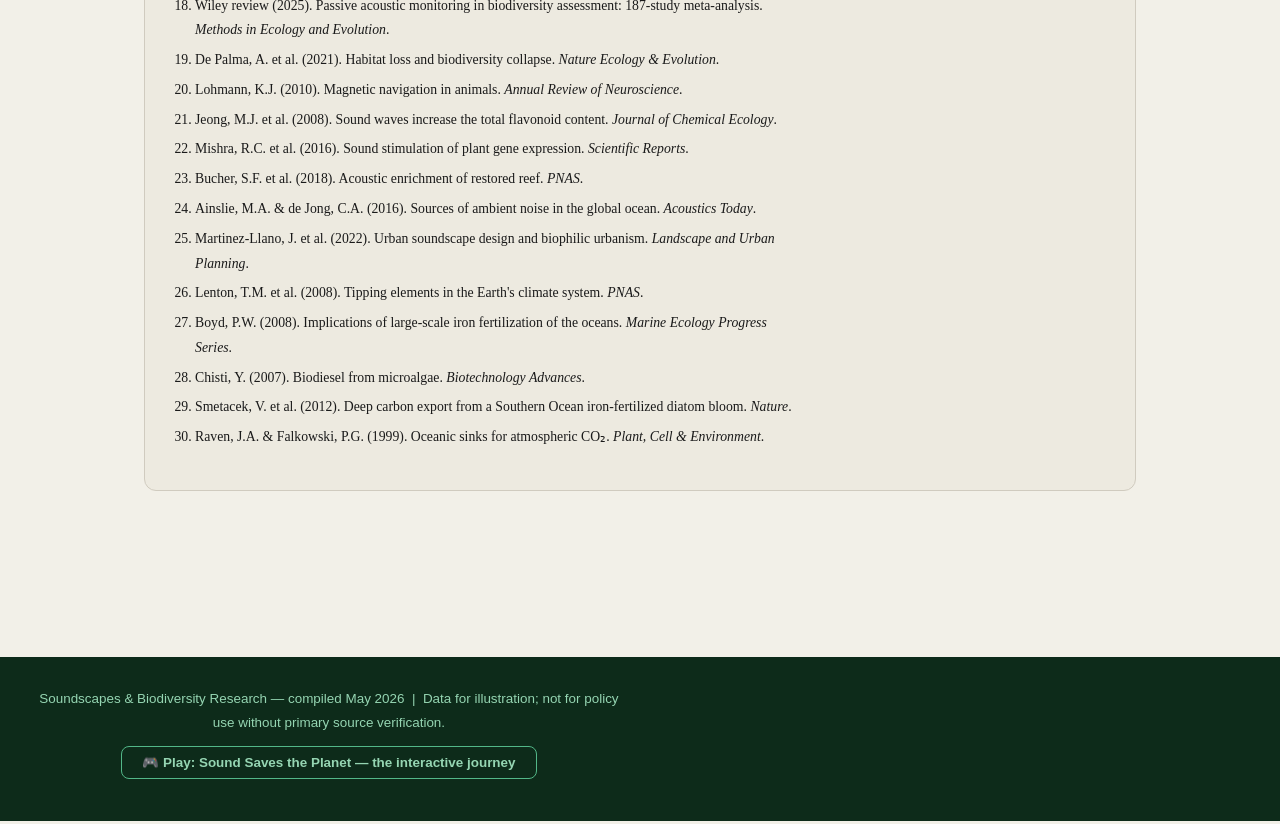
==== commit fba9f8a8: "Add files via upload" ====
--- a/index.html
+++ b/index.html
@@ -54,18 +54,17 @@
 
 /* ── NAV ── */
 nav{
-  background:var(--accent);position:sticky;top:0;z-index:200;
-  display:flex;flex-wrap:wrap;justify-content:center;
-  box-shadow:0 2px 10px rgba(0,0,0,0.25);
+  background:transparent;
+  display:flex;flex-wrap:wrap;justify-content:center;padding:10px 0;
 }
 nav a{
-  color:#d8f3dc;text-decoration:none;padding:13px 16px;
-  font-size:0.78rem;font-family:'Arial',sans-serif;
-  letter-spacing:.05em;text-transform:uppercase;
-  transition:background .2s,color .2s;
+  color:var(--accent);text-decoration:none;padding:8px 12px;
+  font-size:0.95rem;font-family:'Georgia',serif;
+  letter-spacing:0;text-transform:none;
+  transition:color .15s;
 }
-nav a:hover{background:rgba(255,255,255,0.18);color:#fff}
-nav a.active{background:rgba(255,255,255,0.22);color:#fff;font-weight:700}
+nav a:hover{color:var(--accent2);text-decoration:underline}
+nav a.active{font-weight:700;color:var(--accent2)}
 
 /* ── LAYOUT ── */
 main{max-width:1040px;margin:0 auto;padding:56px 24px 90px}
@@ -207,7 +206,7 @@
 </header>
 
 <!-- NAV -->
-<a href="game.html">Play Game</a>
+<nav id="main-nav">
   <a href="#what">Soundscape?</a>
   <a href="#environment">Environment</a>
   <a href="#animals">Animals</a>
@@ -217,6 +216,7 @@
   <a href="#city">Sound-Aware City</a>
   <a href="#ocean">Ocean</a>
   <a href="#co2">CO₂ Comparator</a>
+  <a href="#ml-tool">SoundscapeML</a>
   <a href="#sources">Sources</a>
 </nav>
 
@@ -873,6 +873,49 @@
   </div>
 
   <div id="co2-chart-wrap"></div>
+</section>
+
+<!-- ══════════════════════════════════════════ -->
+<!-- OPEN-SOURCE ML TOOL -->
+<!-- ══════════════════════════════════════════ -->
+<section id="ml-tool">
+  <h2>10 — SoundscapeML: Open-Source Soundscape Classifier</h2>
+  <p>The acoustic monitoring station on the city map represents a real possibility today: a network of low-cost recorders feeding an AI classifier that computes biodiversity indices in real time. <strong>SoundscapeML</strong> is the open-source pipeline that makes it work.</p>
+  <div class="card-grid" style="margin:28px 0">
+    <div class="card bio">
+      <h3>What it classifies</h3>
+      <p>8 urban soundscape categories — bird song, insect stridulation, amphibian chorus, wind, rain/water, traffic, construction, machinery — mapped to Krause's Biophony / Geophony / Anthropophony framework.</p>
+    </div>
+    <div class="card geo">
+      <h3>Acoustic indices</h3>
+      <p>Computes ACI, ADI, NDSI, and BI from any WAV/MP3/FLAC file with no trained model needed. Returns a five-tier health assessment: <em>Excellent → Critical</em>.</p>
+    </div>
+    <div class="card anthro">
+      <h3>Architecture</h3>
+      <p>ResNet-18 CNN adapted for single-channel log-mel spectrograms, trained on UrbanSound8K + ESC-50 with SpecAugment. Full LaTeX methods paper included in the repo.</p>
+    </div>
+  </div>
+  <div style="background:#1a3a28;border-radius:12px;padding:22px 26px;margin:24px 0;font-family:'Courier New',monospace;font-size:.86rem;color:#95d5b2;line-height:2">
+    <span style="color:#52b788;font-weight:700"># Compute acoustic indices instantly (no training needed)</span><br>
+    git clone https://github.com/YOUR_USERNAME/soundscape-ml<br>
+    pip install -r requirements.txt<br>
+    python -m soundscape_ml.predict --audio your_recording.wav<br><br>
+    <span style="color:#52b788;font-weight:700"># Output:</span><br>
+    <span style="color:#e0e0e0">NDSI: 0.62 &nbsp; ACI: 4821 &nbsp; BI: -18.4 dB &nbsp; Health: <span style="color:#74c69d;font-weight:700">Excellent</span></span>
+  </div>
+  <div style="text-align:center;margin:28px 0;display:flex;flex-wrap:wrap;gap:14px;justify-content:center">
+    <a href="https://github.com/YOUR_USERNAME/soundscape-ml" target="_blank" rel="noopener"
+       style="display:inline-block;background:#2d6a4f;color:#fff;text-decoration:none;padding:14px 30px;border-radius:10px;font-family:'Arial',sans-serif;font-weight:700;font-size:.95rem;letter-spacing:.04em;box-shadow:0 3px 10px rgba(0,0,0,0.18)">
+      View SoundscapeML on GitHub →
+    </a>
+    <a href="soundscape-ml/paper/main.tex"
+       style="display:inline-block;background:var(--surface);color:var(--accent);text-decoration:none;padding:14px 26px;border-radius:10px;font-family:'Arial',sans-serif;font-weight:700;font-size:.95rem;border:2px solid var(--accent2)">
+      Read the Methods Paper (LaTeX)
+    </a>
+  </div>
+  <div class="callout blue">
+    <strong>Setup:</strong> Replace <code>YOUR_USERNAME</code> in the GitHub button above with your actual username once you push the <code>soundscape-ml/</code> folder (located at <code>~/.local/bin/soundscape-ml/</code>).
+  </div>
 </section>
 
 <!-- ══════════════════════════════════════════ -->
